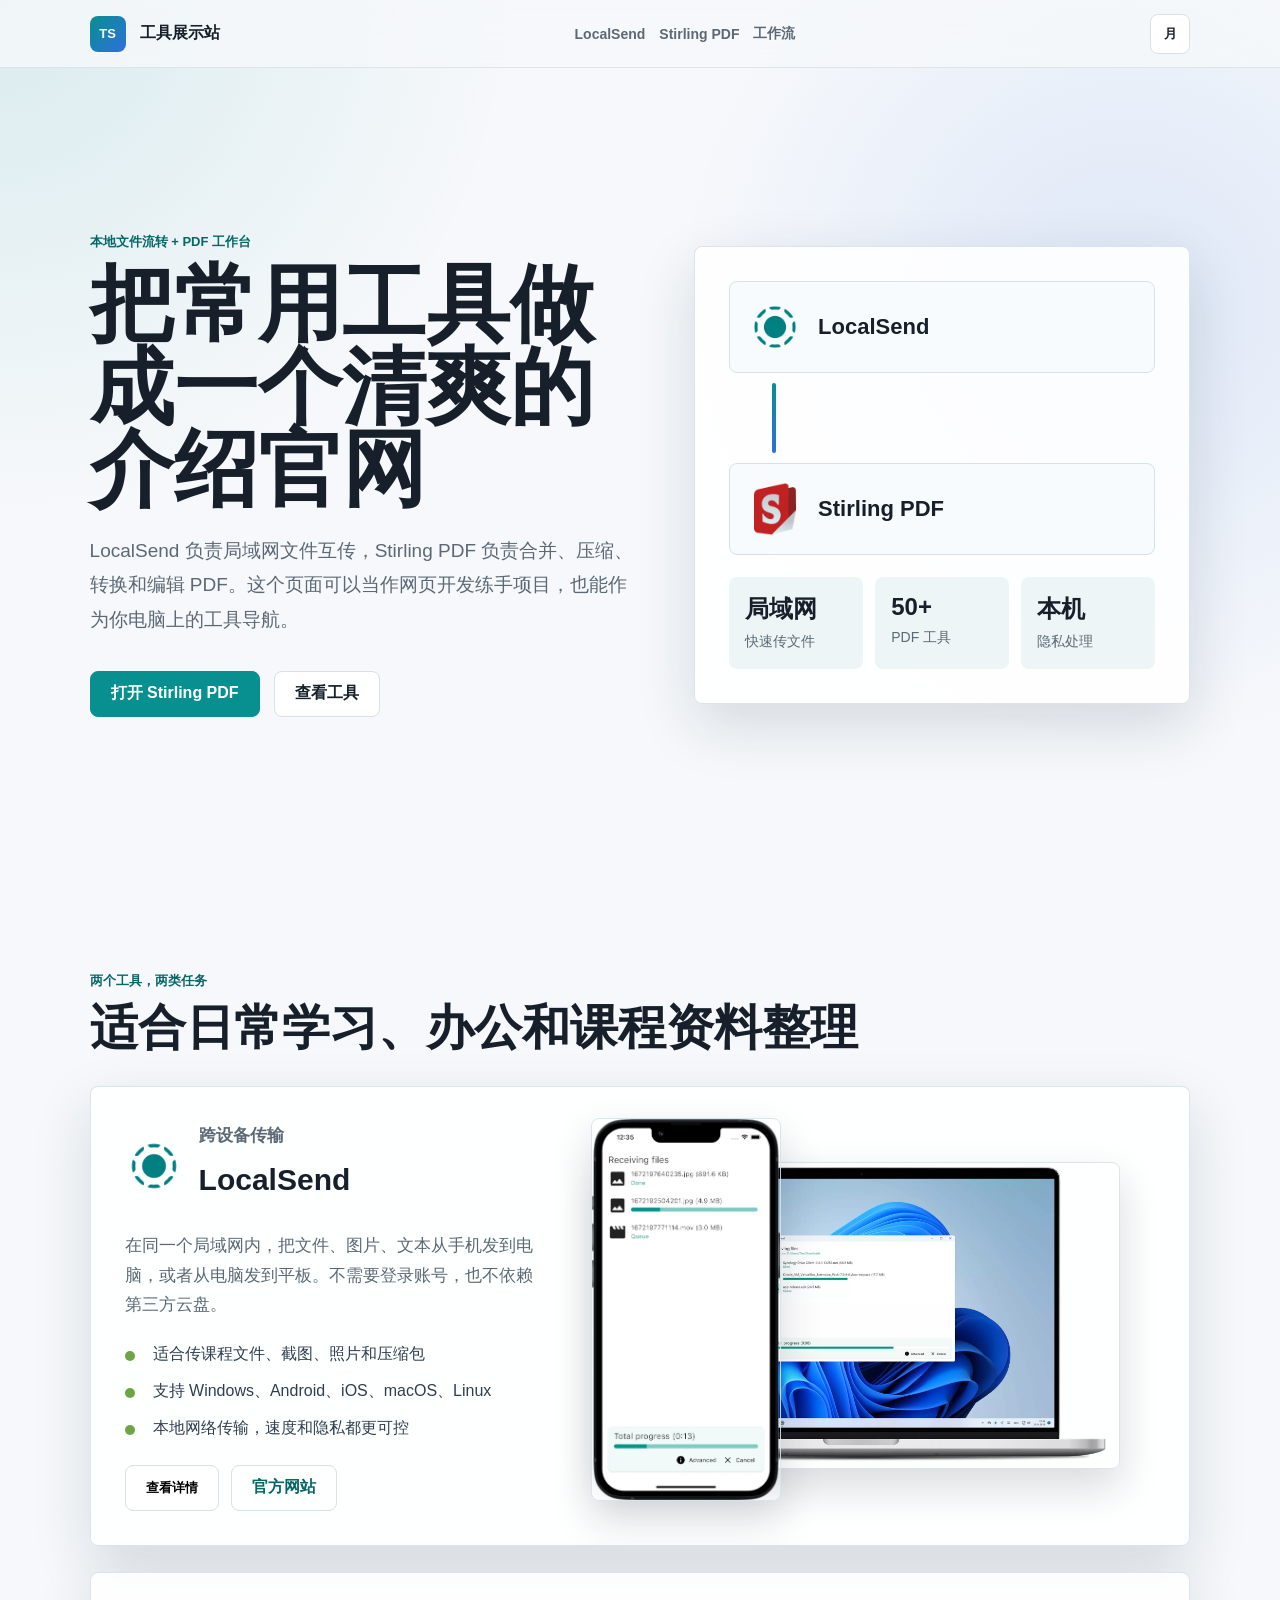
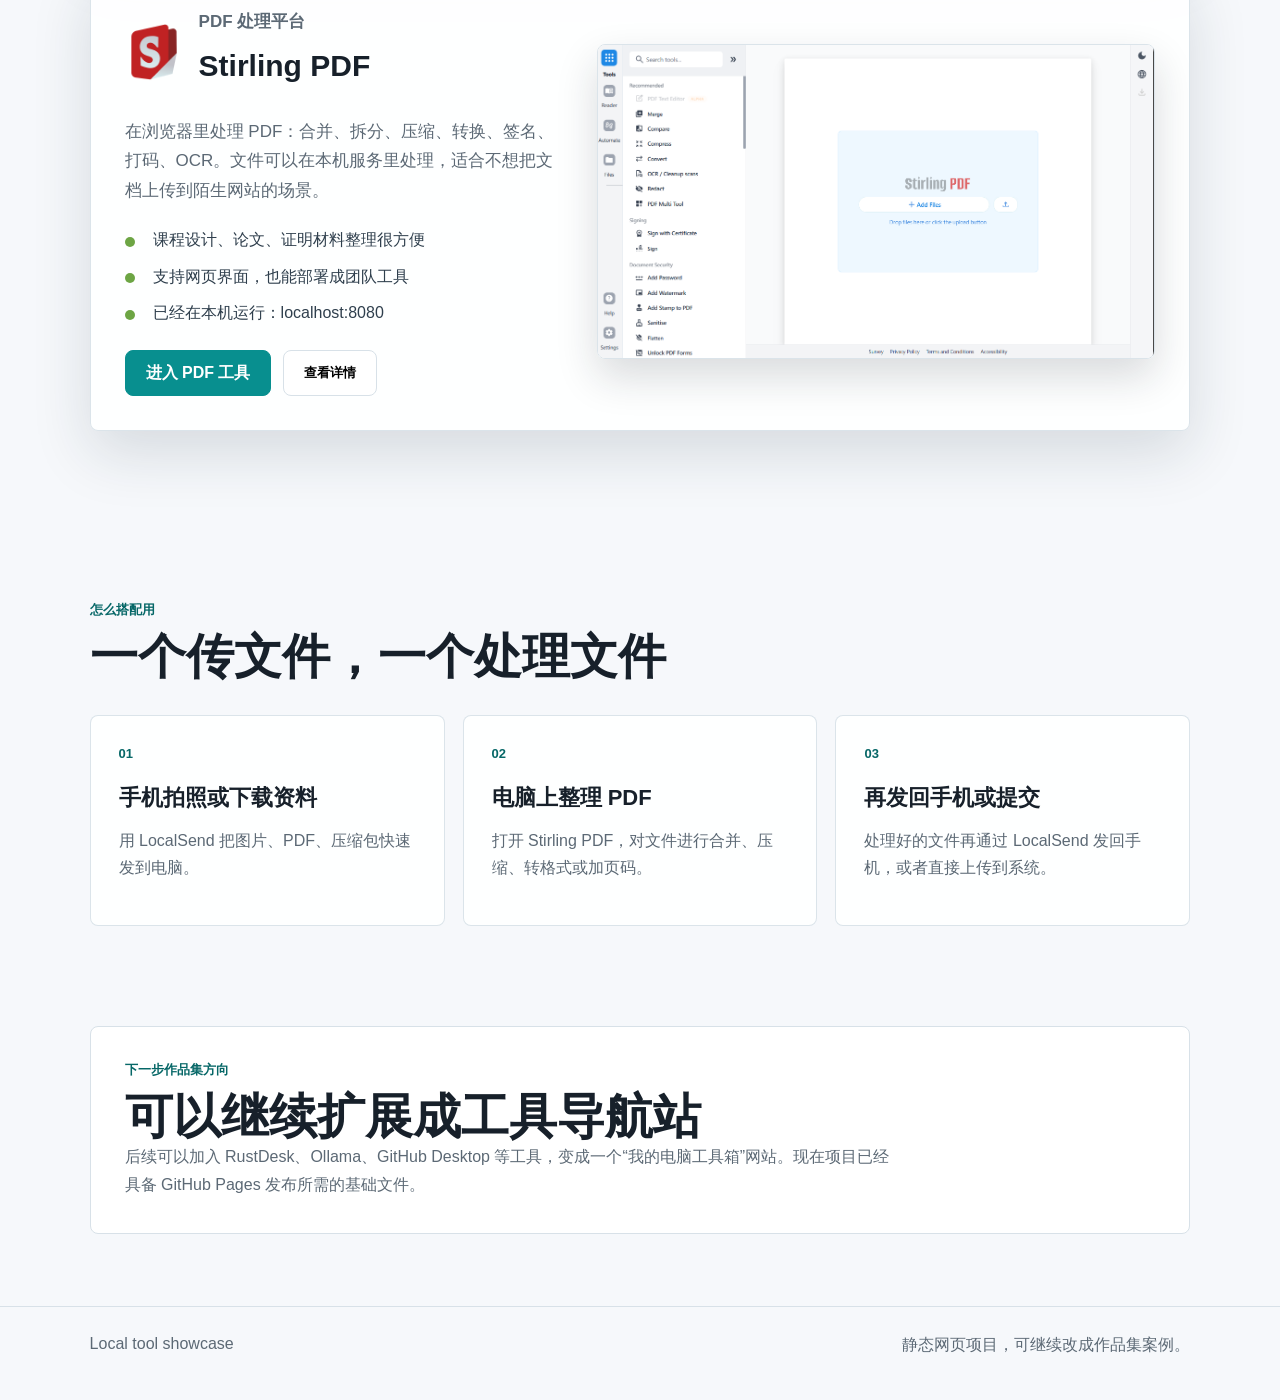
==== index.html @ e96a7c97 "Initial tool showcase website" ====
<!doctype html>
<html lang="zh-CN">
  <head>
    <meta charset="UTF-8" />
    <meta name="viewport" content="width=device-width, initial-scale=1.0" />
    <title>LocalSend & Stirling PDF 工具站</title>
    <link rel="stylesheet" href="./styles.css" />
  </head>
  <body>
    <header class="topbar">
      <a class="brand" href="#top" aria-label="回到首页">
        <span class="brand-mark">TS</span>
        <span>工具展示站</span>
      </a>
      <nav class="nav" aria-label="主导航">
        <a href="#localsend">LocalSend</a>
        <a href="#stirling">Stirling PDF</a>
        <a href="#compare">工作流</a>
      </nav>
      <button class="theme-toggle" type="button" aria-label="切换深色模式" data-theme-toggle>
        <span data-theme-icon>月</span>
      </button>
    </header>

    <main id="top">
      <section class="hero">
        <div class="hero-copy">
          <p class="eyebrow">本地文件流转 + PDF 工作台</p>
          <h1>把常用工具做成一个清爽的介绍官网</h1>
          <p class="lede">
            LocalSend 负责局域网文件互传，Stirling PDF 负责合并、压缩、转换和编辑 PDF。这个页面可以当作网页开发练手项目，也能作为你电脑上的工具导航。
          </p>
          <div class="hero-actions">
            <a class="button primary" href="http://localhost:8080" target="_blank" rel="noreferrer">打开 Stirling PDF</a>
            <a class="button secondary" href="#products">查看工具</a>
          </div>
        </div>
        <div class="hero-panel" aria-label="工具预览">
          <div class="tool-chip">
            <img src="./assets/localsend-logo.png" alt="LocalSend logo" />
            <span>LocalSend</span>
          </div>
          <div class="flow-line"></div>
          <div class="tool-chip">
            <img src="./assets/stirling-logo.png" alt="Stirling PDF logo" />
            <span>Stirling PDF</span>
          </div>
          <div class="metric-grid">
            <div><strong>局域网</strong><span>快速传文件</span></div>
            <div><strong>50+</strong><span>PDF 工具</span></div>
            <div><strong>本机</strong><span>隐私处理</span></div>
          </div>
        </div>
      </section>

      <section class="section" id="products">
        <div class="section-heading">
          <p class="eyebrow">两个工具，两类任务</p>
          <h2>适合日常学习、办公和课程资料整理</h2>
        </div>

        <article class="product product-local" id="localsend">
          <div class="product-copy">
            <div class="product-title">
              <img src="./assets/localsend-logo.png" alt="" />
              <div>
                <p class="eyebrow">跨设备传输</p>
                <h3>LocalSend</h3>
              </div>
            </div>
            <p>
              在同一个局域网内，把文件、图片、文本从手机发到电脑，或者从电脑发到平板。不需要登录账号，也不依赖第三方云盘。
            </p>
            <ul class="feature-list">
              <li>适合传课程文件、截图、照片和压缩包</li>
              <li>支持 Windows、Android、iOS、macOS、Linux</li>
              <li>本地网络传输，速度和隐私都更可控</li>
            </ul>
            <div class="inline-actions">
              <button class="button secondary" type="button" data-modal="localsend">查看详情</button>
              <a class="button ghost" href="https://localsend.org" target="_blank" rel="noreferrer">官方网站</a>
            </div>
          </div>
          <div class="product-media localsend-media">
            <img class="phone-shot" src="./assets/localsend-phone.webp" alt="LocalSend 手机界面截图" />
            <img class="desktop-shot" src="./assets/localsend-pc.webp" alt="LocalSend 电脑界面截图" />
          </div>
        </article>

        <article class="product product-stirling" id="stirling">
          <div class="product-copy">
            <div class="product-title">
              <img src="./assets/stirling-logo.png" alt="" />
              <div>
                <p class="eyebrow">PDF 处理平台</p>
                <h3>Stirling PDF</h3>
              </div>
            </div>
            <p>
              在浏览器里处理 PDF：合并、拆分、压缩、转换、签名、打码、OCR。文件可以在本机服务里处理，适合不想把文档上传到陌生网站的场景。
            </p>
            <ul class="feature-list">
              <li>课程设计、论文、证明材料整理很方便</li>
              <li>支持网页界面，也能部署成团队工具</li>
              <li>已经在本机运行：localhost:8080</li>
            </ul>
            <div class="inline-actions">
              <a class="button primary" href="http://localhost:8080" target="_blank" rel="noreferrer">进入 PDF 工具</a>
              <button class="button secondary" type="button" data-modal="stirling">查看详情</button>
            </div>
          </div>
          <div class="product-media">
            <img class="dashboard-shot" src="./assets/stirling-dashboard.png" alt="Stirling PDF 首页截图" />
          </div>
        </article>
      </section>

      <section class="section compare" id="compare">
        <div class="section-heading">
          <p class="eyebrow">怎么搭配用</p>
          <h2>一个传文件，一个处理文件</h2>
        </div>
        <div class="compare-grid">
          <div class="compare-item">
            <span class="step">01</span>
            <h3>手机拍照或下载资料</h3>
            <p>用 LocalSend 把图片、PDF、压缩包快速发到电脑。</p>
          </div>
          <div class="compare-item">
            <span class="step">02</span>
            <h3>电脑上整理 PDF</h3>
            <p>打开 Stirling PDF，对文件进行合并、压缩、转格式或加页码。</p>
          </div>
          <div class="compare-item">
            <span class="step">03</span>
            <h3>再发回手机或提交</h3>
            <p>处理好的文件再通过 LocalSend 发回手机，或者直接上传到系统。</p>
          </div>
        </div>
      </section>

      <section class="section publish">
        <div class="publish-inner">
          <p class="eyebrow">下一步作品集方向</p>
          <h2>可以继续扩展成工具导航站</h2>
          <p>
            后续可以加入 RustDesk、Ollama、GitHub Desktop 等工具，变成一个“我的电脑工具箱”网站。现在项目已经具备 GitHub Pages 发布所需的基础文件。
          </p>
        </div>
      </section>
    </main>

    <footer class="footer">
      <span>Local tool showcase</span>
      <span>静态网页项目，可继续改成作品集案例。</span>
    </footer>

    <div class="modal" data-modal-root hidden>
      <div class="modal-backdrop" data-modal-close></div>
      <section class="modal-panel" role="dialog" aria-modal="true" aria-labelledby="modal-title">
        <button class="modal-close" type="button" aria-label="关闭弹窗" data-modal-close>×</button>
        <p class="eyebrow" data-modal-kicker>工具详情</p>
        <h2 id="modal-title" data-modal-title></h2>
        <p data-modal-body></p>
        <ul class="modal-list" data-modal-list></ul>
      </section>
    </div>

    <script src="./script.js"></script>
  </body>
</html>
---- styles.css ----
:root {
  color-scheme: light;
  --ink: #17202a;
  --muted: #5c6975;
  --line: #d8e1e8;
  --page: #f6f8fb;
  --paper: #ffffff;
  --teal: #088f8f;
  --teal-dark: #066767;
  --blue: #2f6fdd;
  --green: #6da544;
  --shadow: 0 22px 60px rgba(24, 40, 55, 0.14);
}

:root[data-theme="dark"] {
  color-scheme: dark;
  --ink: #eff6fb;
  --muted: #a7b7c5;
  --line: #263746;
  --page: #101820;
  --paper: #16222c;
  --teal: #25b7b5;
  --teal-dark: #7bdedc;
  --blue: #75a5ff;
  --green: #91c66b;
  --shadow: 0 22px 60px rgba(0, 0, 0, 0.34);
}

* {
  box-sizing: border-box;
}

html {
  scroll-behavior: smooth;
}

body {
  margin: 0;
  font-family:
    Inter, "Segoe UI", "Microsoft YaHei", "PingFang SC", Arial, sans-serif;
  color: var(--ink);
  background:
    radial-gradient(circle at top left, rgba(8, 143, 143, 0.12), transparent 32rem),
    radial-gradient(circle at 88% 10%, rgba(47, 111, 221, 0.12), transparent 28rem),
    var(--page);
}

body.modal-open {
  overflow: hidden;
}

a {
  color: inherit;
  text-decoration: none;
}

.topbar {
  position: sticky;
  top: 0;
  z-index: 10;
  display: flex;
  align-items: center;
  justify-content: space-between;
  min-height: 68px;
  padding: 0 7vw;
  background: rgba(246, 248, 251, 0.82);
  border-bottom: 1px solid rgba(216, 225, 232, 0.8);
  backdrop-filter: blur(18px);
}

:root[data-theme="dark"] .topbar {
  background: rgba(16, 24, 32, 0.84);
}

.brand,
.nav {
  display: flex;
  align-items: center;
  gap: 14px;
}

.brand {
  font-weight: 800;
}

.brand-mark {
  display: grid;
  place-items: center;
  width: 36px;
  height: 36px;
  border-radius: 8px;
  color: white;
  background: linear-gradient(135deg, var(--teal), var(--blue));
  font-size: 13px;
}

.nav a {
  color: var(--muted);
  font-size: 14px;
  font-weight: 650;
}

.nav a:hover {
  color: var(--teal-dark);
}

.theme-toggle {
  display: grid;
  place-items: center;
  width: 40px;
  height: 40px;
  border: 1px solid var(--line);
  border-radius: 8px;
  color: var(--ink);
  background: var(--paper);
  cursor: pointer;
  font-weight: 900;
}

.theme-toggle:hover {
  border-color: var(--teal);
}

.hero {
  display: grid;
  grid-template-columns: minmax(0, 1.05fr) minmax(360px, 0.95fr);
  align-items: center;
  gap: 56px;
  min-height: calc(100vh - 68px);
  padding: 7vh 7vw 9vh;
}

.eyebrow {
  margin: 0 0 12px;
  color: var(--teal-dark);
  font-size: 13px;
  font-weight: 800;
  letter-spacing: 0;
  text-transform: uppercase;
}

h1,
h2,
h3,
p {
  margin-top: 0;
}

h1 {
  max-width: 760px;
  margin-bottom: 24px;
  font-size: clamp(42px, 7vw, 84px);
  line-height: 0.98;
  letter-spacing: 0;
}

h2 {
  margin-bottom: 0;
  font-size: clamp(30px, 4vw, 48px);
  line-height: 1.08;
  letter-spacing: 0;
}

h3 {
  margin-bottom: 14px;
  font-size: 30px;
  letter-spacing: 0;
}

.lede {
  max-width: 680px;
  color: var(--muted);
  font-size: 19px;
  line-height: 1.8;
}

.hero-actions {
  display: flex;
  flex-wrap: wrap;
  gap: 14px;
  margin-top: 34px;
}

.button {
  display: inline-flex;
  align-items: center;
  justify-content: center;
  min-height: 46px;
  padding: 0 20px;
  border-radius: 8px;
  border: 1px solid var(--line);
  font-weight: 800;
}

.button.primary {
  color: white;
  border-color: var(--teal);
  background: var(--teal);
}

.button.primary:hover {
  background: var(--teal-dark);
}

.button.secondary {
  background: var(--paper);
}

.button.ghost {
  color: var(--teal-dark);
  background: transparent;
}

.button:hover,
.theme-toggle:hover {
  transform: translateY(-1px);
}

.button.compact {
  margin-top: 8px;
}

.hero-panel,
.product,
.compare-item {
  border: 1px solid rgba(216, 225, 232, 0.9);
  border-radius: 8px;
  background: rgba(255, 255, 255, 0.88);
  box-shadow: var(--shadow);
}

.hero-panel {
  padding: 34px;
}

.tool-chip {
  display: flex;
  align-items: center;
  gap: 16px;
  padding: 18px;
  border-radius: 8px;
  background: #f8fbfd;
  border: 1px solid var(--line);
  font-size: 22px;
  font-weight: 850;
}

:root[data-theme="dark"] .tool-chip {
  background: #1b2b36;
}

.tool-chip img {
  width: 54px;
  height: 54px;
  object-fit: contain;
}

.flow-line {
  width: 4px;
  height: 70px;
  margin: 10px 0 10px 43px;
  border-radius: 2px;
  background: linear-gradient(var(--teal), var(--blue));
}

.metric-grid {
  display: grid;
  grid-template-columns: repeat(3, 1fr);
  gap: 12px;
  margin-top: 22px;
}

.metric-grid div {
  min-height: 92px;
  padding: 16px;
  border-radius: 8px;
  background: #eef5f6;
}

:root[data-theme="dark"] .metric-grid div {
  background: #1b2d35;
}

.metric-grid strong,
.metric-grid span {
  display: block;
}

.metric-grid strong {
  margin-bottom: 8px;
  font-size: 24px;
}

.metric-grid span {
  color: var(--muted);
  font-size: 14px;
}

.section {
  padding: 72px 7vw;
}

.section-heading {
  max-width: 780px;
  margin-bottom: 32px;
}

.product {
  display: grid;
  grid-template-columns: minmax(0, 0.82fr) minmax(420px, 1.18fr);
  gap: 34px;
  align-items: center;
  margin-bottom: 26px;
  padding: 34px;
  overflow: hidden;
}

.product-stirling {
  grid-template-columns: minmax(0, 0.88fr) minmax(420px, 1.12fr);
}

.product-title {
  display: flex;
  align-items: center;
  gap: 16px;
  margin-bottom: 20px;
}

.product-title img {
  width: 58px;
  height: 58px;
  object-fit: contain;
}

.product-copy p {
  color: var(--muted);
  font-size: 17px;
  line-height: 1.75;
}

.feature-list {
  display: grid;
  gap: 12px;
  padding: 0;
  margin: 22px 0 24px;
  list-style: none;
}

.feature-list li {
  position: relative;
  padding-left: 28px;
  color: #2f3f4d;
  line-height: 1.55;
}

:root[data-theme="dark"] .feature-list li {
  color: #d8e6ef;
}

.inline-actions {
  display: flex;
  flex-wrap: wrap;
  gap: 12px;
  margin-top: 24px;
}

.feature-list li::before {
  position: absolute;
  left: 0;
  top: 0.55em;
  width: 10px;
  height: 10px;
  border-radius: 50%;
  background: var(--green);
  content: "";
}

.product-media {
  position: relative;
  min-height: 330px;
  display: grid;
  place-items: center;
}

.localsend-media {
  min-height: 390px;
}

.phone-shot,
.desktop-shot,
.dashboard-shot {
  border-radius: 8px;
  border: 1px solid rgba(216, 225, 232, 0.9);
  box-shadow: 0 18px 42px rgba(22, 34, 45, 0.16);
}

.phone-shot {
  position: absolute;
  left: 4%;
  bottom: 10px;
  width: min(34%, 190px);
  z-index: 2;
}

.desktop-shot {
  width: min(88%, 620px);
}

.dashboard-shot {
  width: min(100%, 680px);
}

.compare-grid {
  display: grid;
  grid-template-columns: repeat(3, 1fr);
  gap: 18px;
}

.compare-item {
  padding: 28px;
  box-shadow: none;
}

.step {
  display: inline-flex;
  margin-bottom: 22px;
  color: var(--teal-dark);
  font-size: 13px;
  font-weight: 900;
}

.compare-item h3 {
  font-size: 22px;
}

.compare-item p {
  color: var(--muted);
  line-height: 1.7;
}

.footer {
  display: flex;
  justify-content: space-between;
  gap: 20px;
  padding: 28px 7vw 44px;
  color: var(--muted);
  border-top: 1px solid var(--line);
}

.publish {
  padding-top: 28px;
}

.publish-inner {
  padding: 34px;
  border: 1px solid var(--line);
  border-radius: 8px;
  background: var(--paper);
}

.publish-inner p:last-child {
  max-width: 780px;
  margin-bottom: 0;
  color: var(--muted);
  line-height: 1.75;
}

.modal[hidden] {
  display: none;
}

.modal {
  position: fixed;
  inset: 0;
  z-index: 50;
  display: grid;
  place-items: center;
  padding: 22px;
}

.modal-backdrop {
  position: absolute;
  inset: 0;
  background: rgba(5, 12, 18, 0.62);
  backdrop-filter: blur(8px);
}

.modal-panel {
  position: relative;
  z-index: 1;
  width: min(620px, 100%);
  padding: 34px;
  border: 1px solid var(--line);
  border-radius: 8px;
  background: var(--paper);
  box-shadow: var(--shadow);
}

.modal-close {
  position: absolute;
  top: 16px;
  right: 16px;
  display: grid;
  place-items: center;
  width: 36px;
  height: 36px;
  border: 1px solid var(--line);
  border-radius: 8px;
  color: var(--ink);
  background: transparent;
  cursor: pointer;
  font-size: 24px;
  line-height: 1;
}

.modal-panel p {
  color: var(--muted);
  line-height: 1.75;
}

.modal-list {
  display: grid;
  gap: 10px;
  margin: 20px 0 0;
  padding-left: 20px;
}

@media (max-width: 920px) {
  .hero,
  .product,
  .product-stirling,
  .compare-grid {
    grid-template-columns: 1fr;
  }

  .hero {
    min-height: auto;
    padding-top: 56px;
  }

  .nav {
    display: none;
  }

  .product {
    padding: 24px;
  }

  .product-media,
  .localsend-media {
    min-height: 260px;
  }

  .phone-shot {
    width: 128px;
  }
}

@media (max-width: 560px) {
  .topbar,
  .hero,
  .section,
  .footer {
    padding-left: 20px;
    padding-right: 20px;
  }

  .hero-actions,
  .footer {
    flex-direction: column;
  }

  .metric-grid {
    grid-template-columns: 1fr;
  }

  .desktop-shot {
    width: 100%;
  }
}
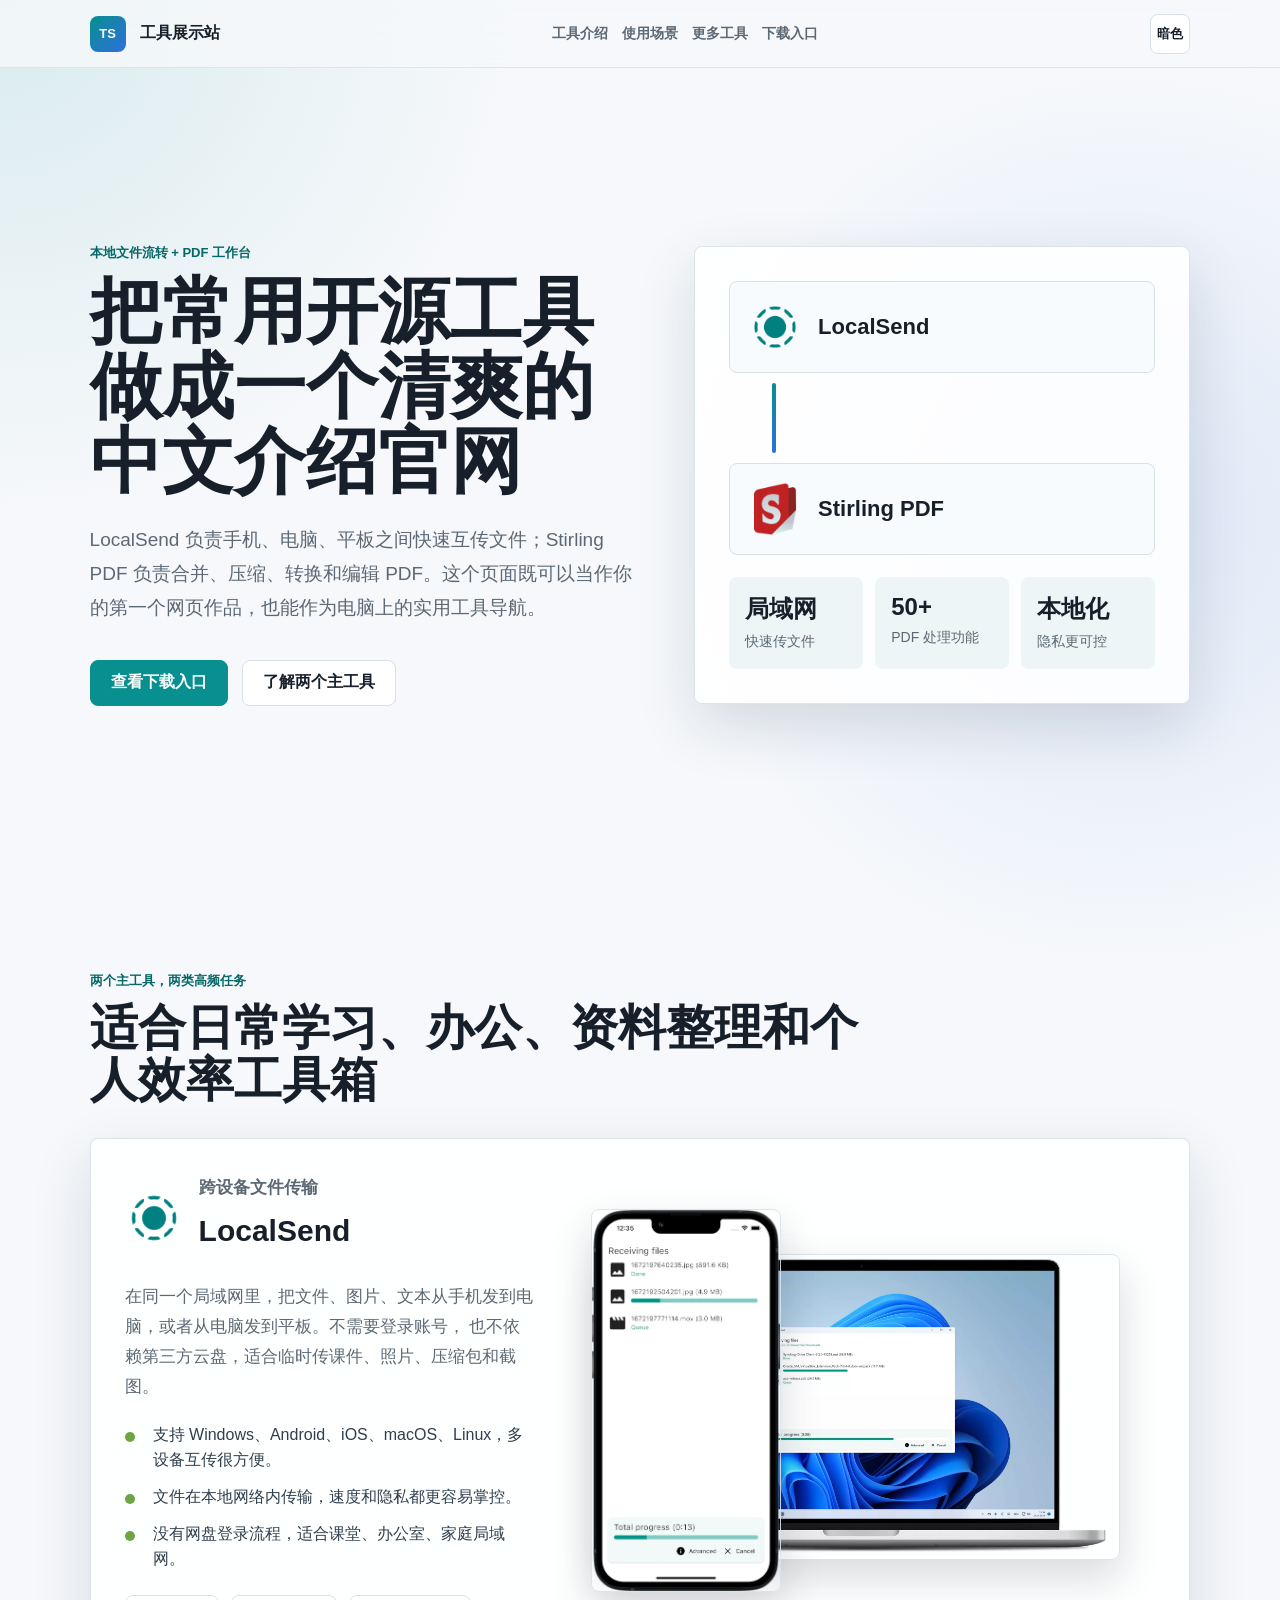
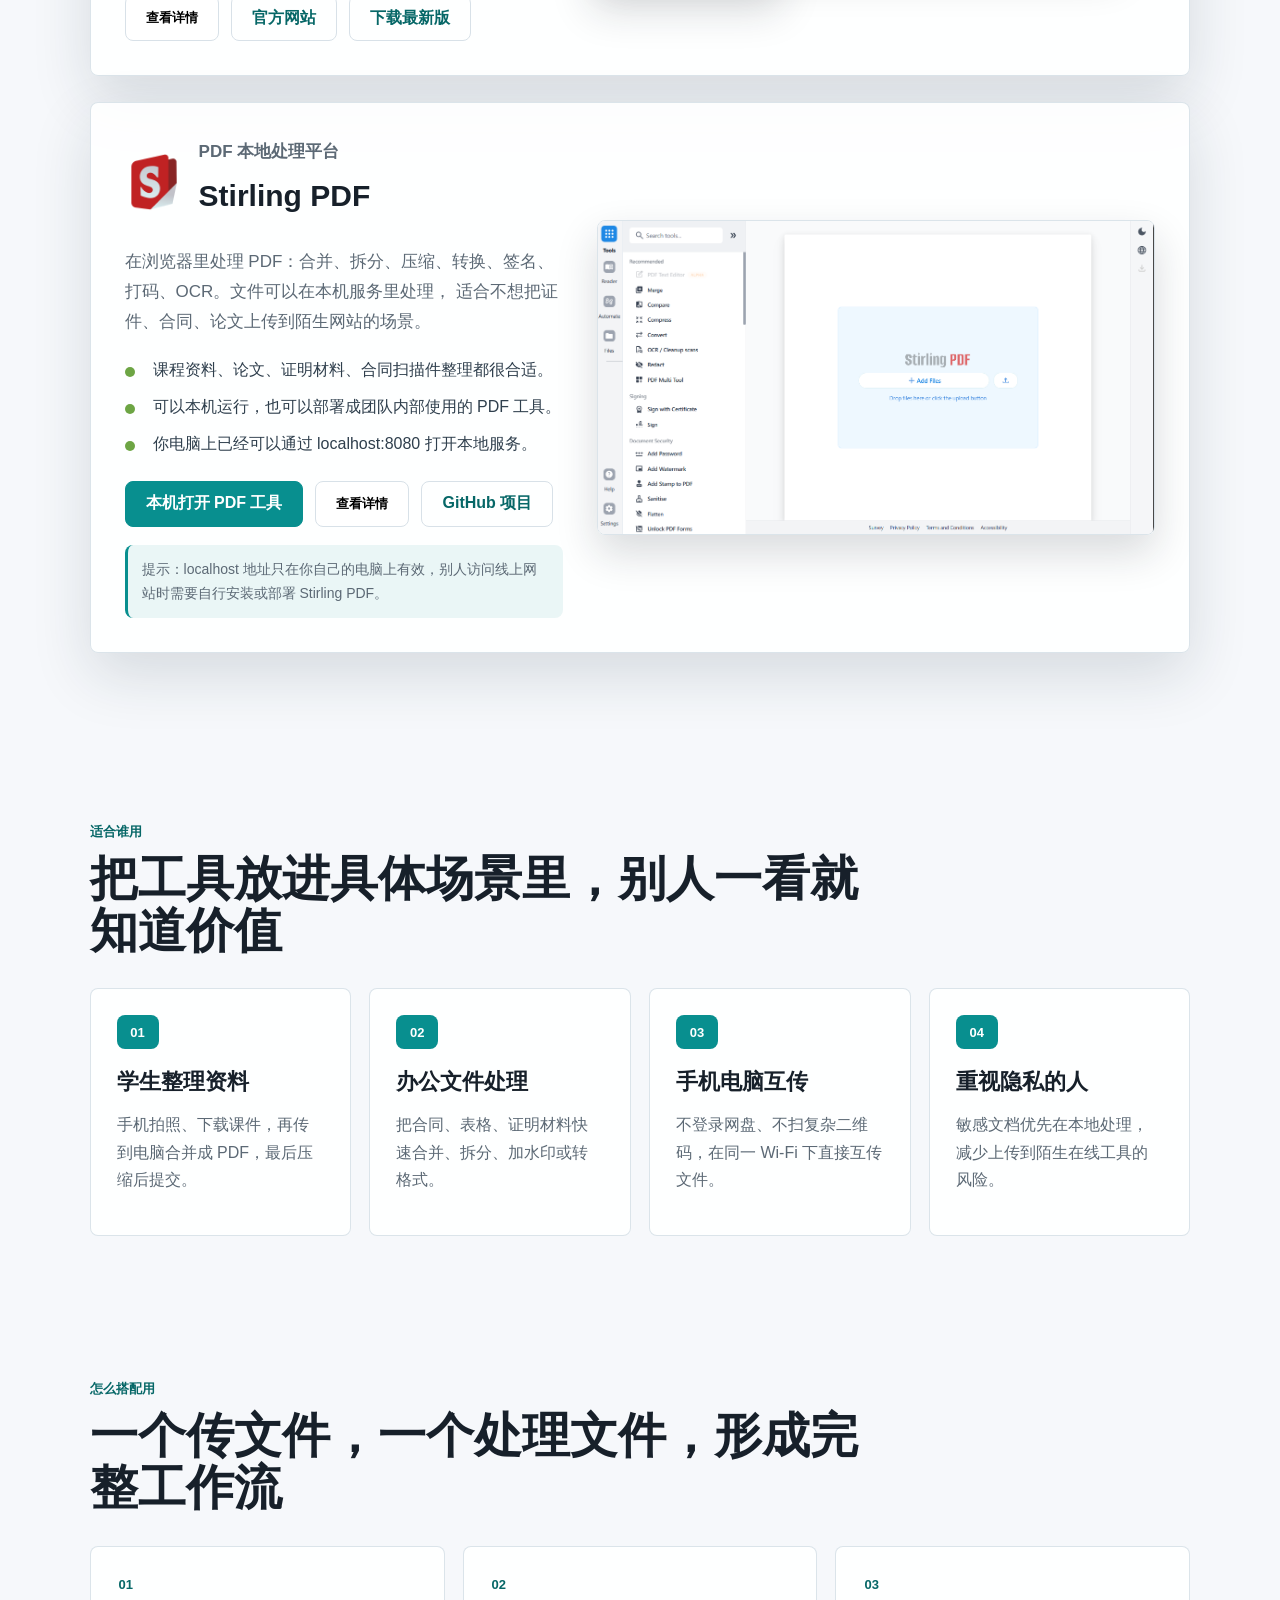
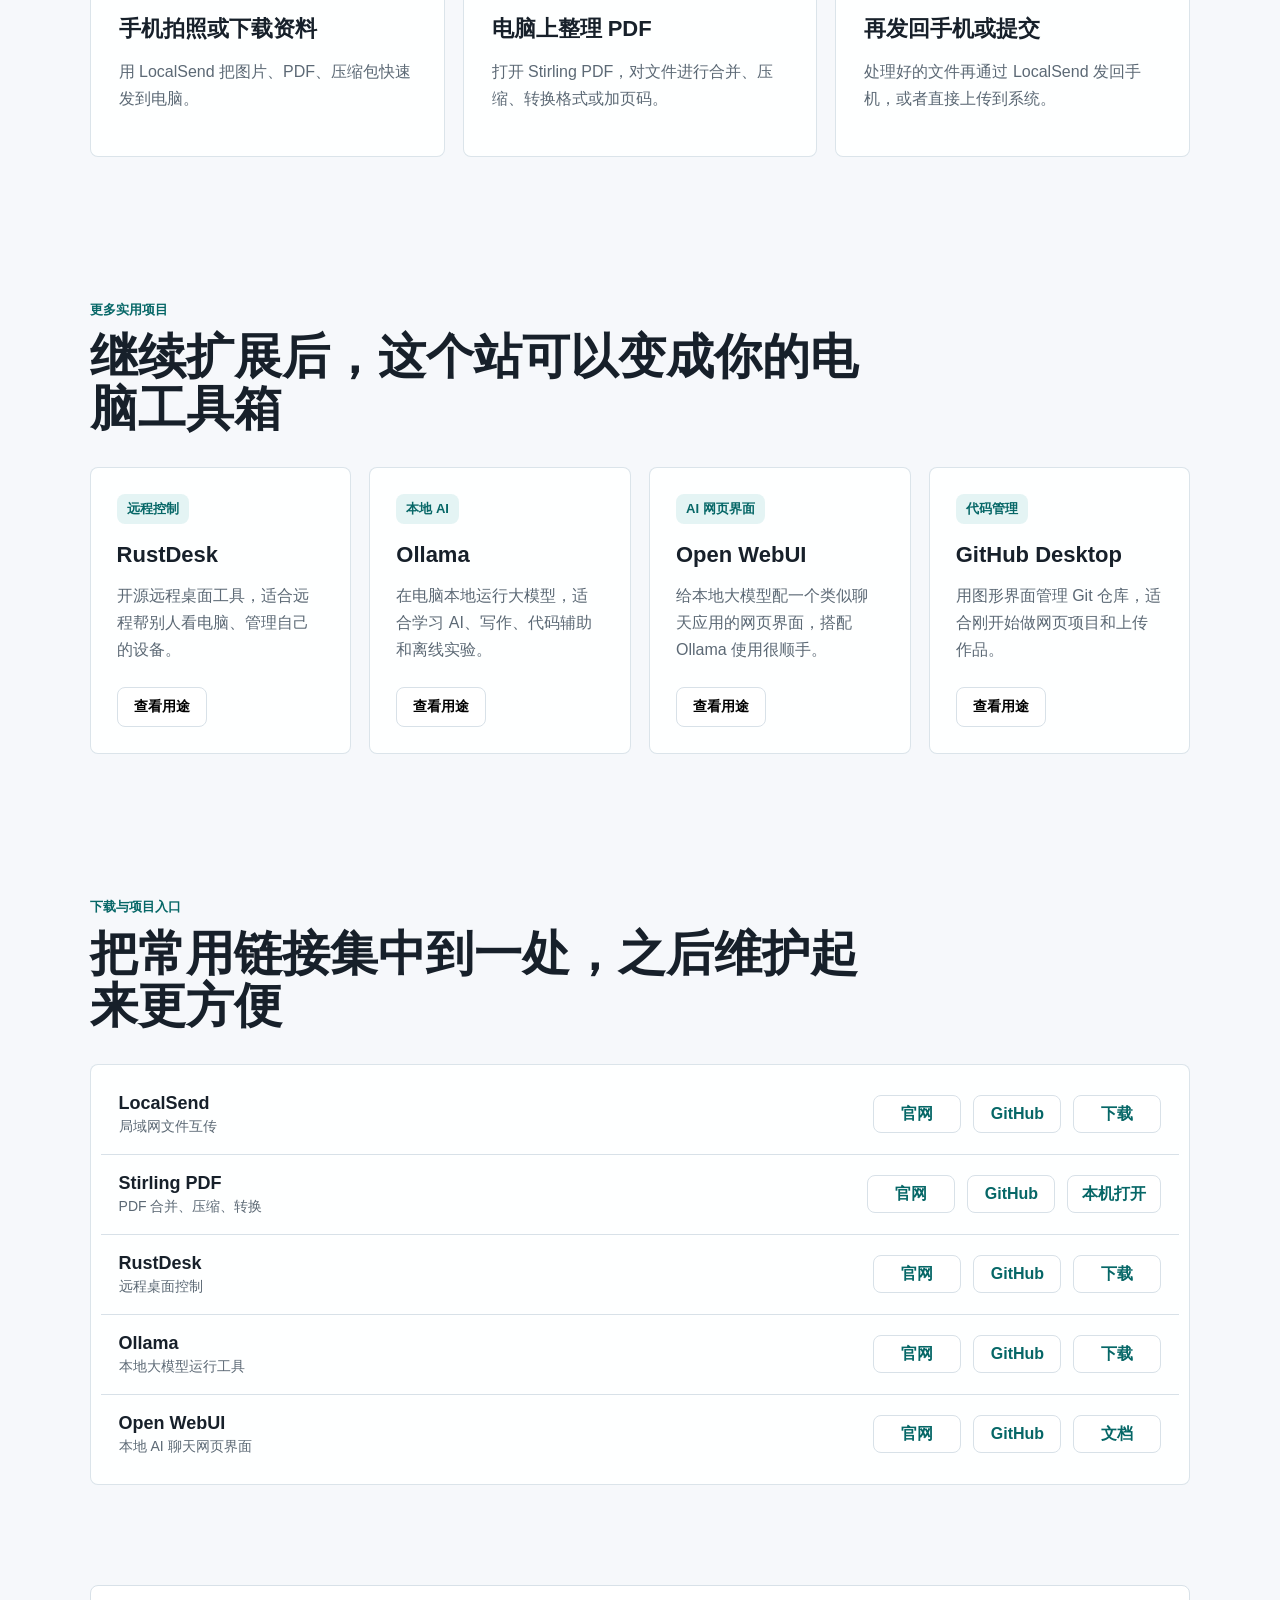
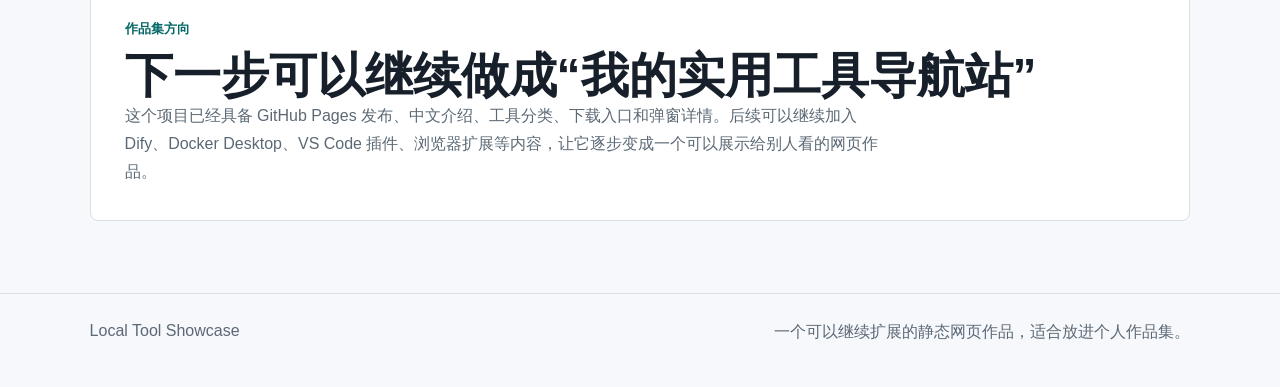
==== commit 41341299: "Improve tool showcase content" ====
--- a/index.html
+++ b/index.html
@@ -3,7 +3,11 @@
   <head>
     <meta charset="UTF-8" />
     <meta name="viewport" content="width=device-width, initial-scale=1.0" />
-    <title>LocalSend & Stirling PDF 工具站</title>
+    <meta
+      name="description"
+      content="一个介绍 LocalSend、Stirling PDF、RustDesk、Ollama 等实用开源工具的中文展示网站。"
+    />
+    <title>LocalSend & Stirling PDF 工具展示站</title>
     <link rel="stylesheet" href="./styles.css" />
   </head>
   <body>
@@ -13,12 +17,13 @@
         <span>工具展示站</span>
       </a>
       <nav class="nav" aria-label="主导航">
-        <a href="#localsend">LocalSend</a>
-        <a href="#stirling">Stirling PDF</a>
-        <a href="#compare">工作流</a>
+        <a href="#products">工具介绍</a>
+        <a href="#scenarios">使用场景</a>
+        <a href="#more-tools">更多工具</a>
+        <a href="#downloads">下载入口</a>
       </nav>
       <button class="theme-toggle" type="button" aria-label="切换深色模式" data-theme-toggle>
-        <span data-theme-icon>月</span>
+        <span data-theme-icon>暗色</span>
       </button>
     </header>
 
@@ -26,15 +31,17 @@
       <section class="hero">
         <div class="hero-copy">
           <p class="eyebrow">本地文件流转 + PDF 工作台</p>
-          <h1>把常用工具做成一个清爽的介绍官网</h1>
+          <h1>把常用开源工具做成一个清爽的中文介绍官网</h1>
           <p class="lede">
-            LocalSend 负责局域网文件互传，Stirling PDF 负责合并、压缩、转换和编辑 PDF。这个页面可以当作网页开发练手项目，也能作为你电脑上的工具导航。
+            LocalSend 负责手机、电脑、平板之间快速互传文件；Stirling PDF 负责合并、压缩、转换和编辑
+            PDF。这个页面既可以当作你的第一个网页作品，也能作为电脑上的实用工具导航。
           </p>
           <div class="hero-actions">
-            <a class="button primary" href="http://localhost:8080" target="_blank" rel="noreferrer">打开 Stirling PDF</a>
-            <a class="button secondary" href="#products">查看工具</a>
-          </div>
-        </div>
+            <a class="button primary" href="#downloads">查看下载入口</a>
+            <a class="button secondary" href="#products">了解两个主工具</a>
+          </div>
+        </div>
+
         <div class="hero-panel" aria-label="工具预览">
           <div class="tool-chip">
             <img src="./assets/localsend-logo.png" alt="LocalSend logo" />
@@ -47,16 +54,16 @@
           </div>
           <div class="metric-grid">
             <div><strong>局域网</strong><span>快速传文件</span></div>
-            <div><strong>50+</strong><span>PDF 工具</span></div>
-            <div><strong>本机</strong><span>隐私处理</span></div>
+            <div><strong>50+</strong><span>PDF 处理功能</span></div>
+            <div><strong>本地化</strong><span>隐私更可控</span></div>
           </div>
         </div>
       </section>
 
       <section class="section" id="products">
         <div class="section-heading">
-          <p class="eyebrow">两个工具，两类任务</p>
-          <h2>适合日常学习、办公和课程资料整理</h2>
+          <p class="eyebrow">两个主工具，两类高频任务</p>
+          <h2>适合日常学习、办公、资料整理和个人效率工具箱</h2>
         </div>
 
         <article class="product product-local" id="localsend">
@@ -64,21 +71,23 @@
             <div class="product-title">
               <img src="./assets/localsend-logo.png" alt="" />
               <div>
-                <p class="eyebrow">跨设备传输</p>
+                <p class="eyebrow">跨设备文件传输</p>
                 <h3>LocalSend</h3>
               </div>
             </div>
             <p>
-              在同一个局域网内，把文件、图片、文本从手机发到电脑，或者从电脑发到平板。不需要登录账号，也不依赖第三方云盘。
+              在同一个局域网里，把文件、图片、文本从手机发到电脑，或者从电脑发到平板。不需要登录账号，
+              也不依赖第三方云盘，适合临时传课件、照片、压缩包和截图。
             </p>
             <ul class="feature-list">
-              <li>适合传课程文件、截图、照片和压缩包</li>
-              <li>支持 Windows、Android、iOS、macOS、Linux</li>
-              <li>本地网络传输，速度和隐私都更可控</li>
+              <li>支持 Windows、Android、iOS、macOS、Linux，多设备互传很方便。</li>
+              <li>文件在本地网络内传输，速度和隐私都更容易掌控。</li>
+              <li>没有网盘登录流程，适合课堂、办公室、家庭局域网。</li>
             </ul>
             <div class="inline-actions">
               <button class="button secondary" type="button" data-modal="localsend">查看详情</button>
               <a class="button ghost" href="https://localsend.org" target="_blank" rel="noreferrer">官方网站</a>
+              <a class="button ghost" href="https://github.com/localsend/localsend/releases/latest" target="_blank" rel="noreferrer">下载最新版</a>
             </div>
           </div>
           <div class="product-media localsend-media">
@@ -92,22 +101,25 @@
             <div class="product-title">
               <img src="./assets/stirling-logo.png" alt="" />
               <div>
-                <p class="eyebrow">PDF 处理平台</p>
+                <p class="eyebrow">PDF 本地处理平台</p>
                 <h3>Stirling PDF</h3>
               </div>
             </div>
             <p>
-              在浏览器里处理 PDF：合并、拆分、压缩、转换、签名、打码、OCR。文件可以在本机服务里处理，适合不想把文档上传到陌生网站的场景。
+              在浏览器里处理 PDF：合并、拆分、压缩、转换、签名、打码、OCR。文件可以在本机服务里处理，
+              适合不想把证件、合同、论文上传到陌生网站的场景。
             </p>
             <ul class="feature-list">
-              <li>课程设计、论文、证明材料整理很方便</li>
-              <li>支持网页界面，也能部署成团队工具</li>
-              <li>已经在本机运行：localhost:8080</li>
+              <li>课程资料、论文、证明材料、合同扫描件整理都很合适。</li>
+              <li>可以本机运行，也可以部署成团队内部使用的 PDF 工具。</li>
+              <li>你电脑上已经可以通过 localhost:8080 打开本地服务。</li>
             </ul>
             <div class="inline-actions">
-              <a class="button primary" href="http://localhost:8080" target="_blank" rel="noreferrer">进入 PDF 工具</a>
+              <a class="button primary" href="http://localhost:8080" target="_blank" rel="noreferrer">本机打开 PDF 工具</a>
               <button class="button secondary" type="button" data-modal="stirling">查看详情</button>
-            </div>
+              <a class="button ghost" href="https://github.com/Stirling-Tools/Stirling-PDF" target="_blank" rel="noreferrer">GitHub 项目</a>
+            </div>
+            <p class="local-note">提示：localhost 地址只在你自己的电脑上有效，别人访问线上网站时需要自行安装或部署 Stirling PDF。</p>
           </div>
           <div class="product-media">
             <img class="dashboard-shot" src="./assets/stirling-dashboard.png" alt="Stirling PDF 首页截图" />
@@ -115,10 +127,39 @@
         </article>
       </section>
 
+      <section class="section scenarios" id="scenarios">
+        <div class="section-heading">
+          <p class="eyebrow">适合谁用</p>
+          <h2>把工具放进具体场景里，别人一看就知道价值</h2>
+        </div>
+        <div class="scenario-grid">
+          <article class="scenario-card">
+            <span class="scenario-icon">01</span>
+            <h3>学生整理资料</h3>
+            <p>手机拍照、下载课件，再传到电脑合并成 PDF，最后压缩后提交。</p>
+          </article>
+          <article class="scenario-card">
+            <span class="scenario-icon">02</span>
+            <h3>办公文件处理</h3>
+            <p>把合同、表格、证明材料快速合并、拆分、加水印或转格式。</p>
+          </article>
+          <article class="scenario-card">
+            <span class="scenario-icon">03</span>
+            <h3>手机电脑互传</h3>
+            <p>不登录网盘、不扫复杂二维码，在同一 Wi-Fi 下直接互传文件。</p>
+          </article>
+          <article class="scenario-card">
+            <span class="scenario-icon">04</span>
+            <h3>重视隐私的人</h3>
+            <p>敏感文档优先在本地处理，减少上传到陌生在线工具的风险。</p>
+          </article>
+        </div>
+      </section>
+
       <section class="section compare" id="compare">
         <div class="section-heading">
           <p class="eyebrow">怎么搭配用</p>
-          <h2>一个传文件，一个处理文件</h2>
+          <h2>一个传文件，一个处理文件，形成完整工作流</h2>
         </div>
         <div class="compare-grid">
           <div class="compare-item">
@@ -129,7 +170,7 @@
           <div class="compare-item">
             <span class="step">02</span>
             <h3>电脑上整理 PDF</h3>
-            <p>打开 Stirling PDF，对文件进行合并、压缩、转格式或加页码。</p>
+            <p>打开 Stirling PDF，对文件进行合并、压缩、转换格式或加页码。</p>
           </div>
           <div class="compare-item">
             <span class="step">03</span>
@@ -139,20 +180,108 @@
         </div>
       </section>
 
+      <section class="section more-tools" id="more-tools">
+        <div class="section-heading">
+          <p class="eyebrow">更多实用项目</p>
+          <h2>继续扩展后，这个站可以变成你的电脑工具箱</h2>
+        </div>
+        <div class="tools-grid">
+          <article class="tool-card">
+            <span class="tool-badge">远程控制</span>
+            <h3>RustDesk</h3>
+            <p>开源远程桌面工具，适合远程帮别人看电脑、管理自己的设备。</p>
+            <button class="button secondary compact" type="button" data-modal="rustdesk">查看用途</button>
+          </article>
+          <article class="tool-card">
+            <span class="tool-badge">本地 AI</span>
+            <h3>Ollama</h3>
+            <p>在电脑本地运行大模型，适合学习 AI、写作、代码辅助和离线实验。</p>
+            <button class="button secondary compact" type="button" data-modal="ollama">查看用途</button>
+          </article>
+          <article class="tool-card">
+            <span class="tool-badge">AI 网页界面</span>
+            <h3>Open WebUI</h3>
+            <p>给本地大模型配一个类似聊天应用的网页界面，搭配 Ollama 使用很顺手。</p>
+            <button class="button secondary compact" type="button" data-modal="openwebui">查看用途</button>
+          </article>
+          <article class="tool-card">
+            <span class="tool-badge">代码管理</span>
+            <h3>GitHub Desktop</h3>
+            <p>用图形界面管理 Git 仓库，适合刚开始做网页项目和上传作品。</p>
+            <button class="button secondary compact" type="button" data-modal="githubDesktop">查看用途</button>
+          </article>
+        </div>
+      </section>
+
+      <section class="section downloads" id="downloads">
+        <div class="section-heading">
+          <p class="eyebrow">下载与项目入口</p>
+          <h2>把常用链接集中到一处，之后维护起来更方便</h2>
+        </div>
+        <div class="download-panel">
+          <div class="download-row">
+            <div>
+              <strong>LocalSend</strong>
+              <span>局域网文件互传</span>
+            </div>
+            <a href="https://localsend.org" target="_blank" rel="noreferrer">官网</a>
+            <a href="https://github.com/localsend/localsend" target="_blank" rel="noreferrer">GitHub</a>
+            <a href="https://github.com/localsend/localsend/releases/latest" target="_blank" rel="noreferrer">下载</a>
+          </div>
+          <div class="download-row">
+            <div>
+              <strong>Stirling PDF</strong>
+              <span>PDF 合并、压缩、转换</span>
+            </div>
+            <a href="https://www.stirlingpdf.com" target="_blank" rel="noreferrer">官网</a>
+            <a href="https://github.com/Stirling-Tools/Stirling-PDF" target="_blank" rel="noreferrer">GitHub</a>
+            <a href="http://localhost:8080" target="_blank" rel="noreferrer">本机打开</a>
+          </div>
+          <div class="download-row">
+            <div>
+              <strong>RustDesk</strong>
+              <span>远程桌面控制</span>
+            </div>
+            <a href="https://rustdesk.com" target="_blank" rel="noreferrer">官网</a>
+            <a href="https://github.com/rustdesk/rustdesk" target="_blank" rel="noreferrer">GitHub</a>
+            <a href="https://github.com/rustdesk/rustdesk/releases/latest" target="_blank" rel="noreferrer">下载</a>
+          </div>
+          <div class="download-row">
+            <div>
+              <strong>Ollama</strong>
+              <span>本地大模型运行工具</span>
+            </div>
+            <a href="https://ollama.com" target="_blank" rel="noreferrer">官网</a>
+            <a href="https://github.com/ollama/ollama" target="_blank" rel="noreferrer">GitHub</a>
+            <a href="https://ollama.com/download" target="_blank" rel="noreferrer">下载</a>
+          </div>
+          <div class="download-row">
+            <div>
+              <strong>Open WebUI</strong>
+              <span>本地 AI 聊天网页界面</span>
+            </div>
+            <a href="https://openwebui.com" target="_blank" rel="noreferrer">官网</a>
+            <a href="https://github.com/open-webui/open-webui" target="_blank" rel="noreferrer">GitHub</a>
+            <a href="https://docs.openwebui.com" target="_blank" rel="noreferrer">文档</a>
+          </div>
+        </div>
+      </section>
+
       <section class="section publish">
         <div class="publish-inner">
-          <p class="eyebrow">下一步作品集方向</p>
-          <h2>可以继续扩展成工具导航站</h2>
+          <p class="eyebrow">作品集方向</p>
+          <h2>下一步可以继续做成“我的实用工具导航站”</h2>
           <p>
-            后续可以加入 RustDesk、Ollama、GitHub Desktop 等工具，变成一个“我的电脑工具箱”网站。现在项目已经具备 GitHub Pages 发布所需的基础文件。
+            这个项目已经具备 GitHub Pages 发布、中文介绍、工具分类、下载入口和弹窗详情。后续可以继续加入
+            Dify、Docker Desktop、VS Code 插件、浏览器扩展等内容，让它逐步变成一个可以展示给别人看的网页作品。
           </p>
         </div>
       </section>
     </main>
 
     <footer class="footer">
-      <span>Local tool showcase</span>
-      <span>静态网页项目，可继续改成作品集案例。</span>
+      <span>Local Tool Showcase</span>
+      <span>一个可以继续扩展的静态网页作品，适合放进个人作品集。</span>
     </footer>
 
     <div class="modal" data-modal-root hidden>
--- a/styles.css
+++ b/styles.css
@@ -43,6 +43,7 @@
     radial-gradient(circle at top left, rgba(8, 143, 143, 0.12), transparent 32rem),
     radial-gradient(circle at 88% 10%, rgba(47, 111, 221, 0.12), transparent 28rem),
     var(--page);
+  overflow-x: hidden;
 }
 
 body.modal-open {
@@ -128,6 +129,16 @@
   gap: 56px;
   min-height: calc(100vh - 68px);
   padding: 7vh 7vw 9vh;
+}
+
+.hero-copy,
+.hero-panel,
+.product-copy,
+.product-media,
+.scenario-card,
+.tool-card,
+.download-panel {
+  min-width: 0;
 }
 
 .eyebrow {
@@ -149,8 +160,8 @@
 h1 {
   max-width: 760px;
   margin-bottom: 24px;
-  font-size: clamp(42px, 7vw, 84px);
-  line-height: 0.98;
+  font-size: clamp(40px, 6vw, 72px);
+  line-height: 1.04;
   letter-spacing: 0;
 }
 
@@ -218,11 +229,17 @@
 
 .button.compact {
   margin-top: 8px;
+  min-height: 40px;
+  padding: 0 16px;
+  font-size: 14px;
 }
 
 .hero-panel,
 .product,
-.compare-item {
+.compare-item,
+.scenario-card,
+.tool-card,
+.download-panel {
   border: 1px solid rgba(216, 225, 232, 0.9);
   border-radius: 8px;
   background: rgba(255, 255, 255, 0.88);
@@ -336,6 +353,15 @@
   color: var(--muted);
   font-size: 17px;
   line-height: 1.75;
+}
+
+.local-note {
+  margin: 18px 0 0;
+  padding: 12px 14px;
+  border-left: 3px solid var(--teal);
+  border-radius: 8px;
+  background: rgba(8, 143, 143, 0.08);
+  font-size: 14px !important;
 }
 
 .feature-list {
@@ -416,6 +442,112 @@
   gap: 18px;
 }
 
+.scenario-grid,
+.tools-grid {
+  display: grid;
+  gap: 18px;
+}
+
+.scenario-grid,
+.tools-grid {
+  grid-template-columns: repeat(4, 1fr);
+}
+
+.scenario-card,
+.tool-card {
+  padding: 26px;
+  box-shadow: none;
+}
+
+.scenario-icon,
+.tool-badge {
+  display: inline-flex;
+  align-items: center;
+  justify-content: center;
+  margin-bottom: 18px;
+  border-radius: 8px;
+  font-size: 13px;
+  font-weight: 900;
+}
+
+.scenario-icon {
+  width: 42px;
+  height: 34px;
+  color: white;
+  background: var(--teal);
+}
+
+.tool-badge {
+  min-height: 30px;
+  padding: 0 10px;
+  color: var(--teal-dark);
+  background: rgba(8, 143, 143, 0.1);
+}
+
+.scenario-card h3,
+.tool-card h3 {
+  font-size: 22px;
+}
+
+.scenario-card p,
+.tool-card p {
+  color: var(--muted);
+  line-height: 1.7;
+}
+
+.download-panel {
+  display: grid;
+  overflow: hidden;
+  padding: 10px;
+  box-shadow: none;
+}
+
+.download-row {
+  display: grid;
+  grid-template-columns: minmax(220px, 1fr) repeat(3, minmax(88px, auto));
+  gap: 12px;
+  align-items: center;
+  padding: 18px;
+  border-bottom: 1px solid var(--line);
+}
+
+.download-row:last-child {
+  border-bottom: 0;
+}
+
+.download-row strong,
+.download-row span {
+  display: block;
+}
+
+.download-row strong {
+  margin-bottom: 4px;
+  font-size: 18px;
+}
+
+.download-row span {
+  color: var(--muted);
+  font-size: 14px;
+}
+
+.download-row a {
+  display: inline-flex;
+  align-items: center;
+  justify-content: center;
+  min-height: 38px;
+  padding: 0 14px;
+  border: 1px solid var(--line);
+  border-radius: 8px;
+  color: var(--teal-dark);
+  background: var(--paper);
+  font-weight: 800;
+}
+
+.download-row a:hover {
+  border-color: var(--teal);
+  transform: translateY(-1px);
+}
+
 .compare-item {
   padding: 28px;
   box-shadow: none;
@@ -529,7 +661,9 @@
   .hero,
   .product,
   .product-stirling,
-  .compare-grid {
+  .compare-grid,
+  .scenario-grid,
+  .tools-grid {
     grid-template-columns: 1fr;
   }
 
@@ -553,6 +687,14 @@
 
   .phone-shot {
     width: 128px;
+  }
+
+  .download-row {
+    grid-template-columns: 1fr;
+  }
+
+  .download-row a {
+    justify-content: flex-start;
   }
 }
 
@@ -570,6 +712,40 @@
     flex-direction: column;
   }
 
+  h1 {
+    font-size: 34px;
+    line-height: 1.12;
+    overflow-wrap: anywhere;
+    word-break: break-word;
+  }
+
+  h2 {
+    font-size: 30px;
+  }
+
+  .lede {
+    font-size: 17px;
+  }
+
+  .button {
+    width: 100%;
+  }
+
+  .hero-panel {
+    padding: 18px;
+  }
+
+  .tool-chip {
+    gap: 12px;
+    padding: 14px;
+    font-size: 20px;
+  }
+
+  .tool-chip img {
+    width: 46px;
+    height: 46px;
+  }
+
   .metric-grid {
     grid-template-columns: 1fr;
   }
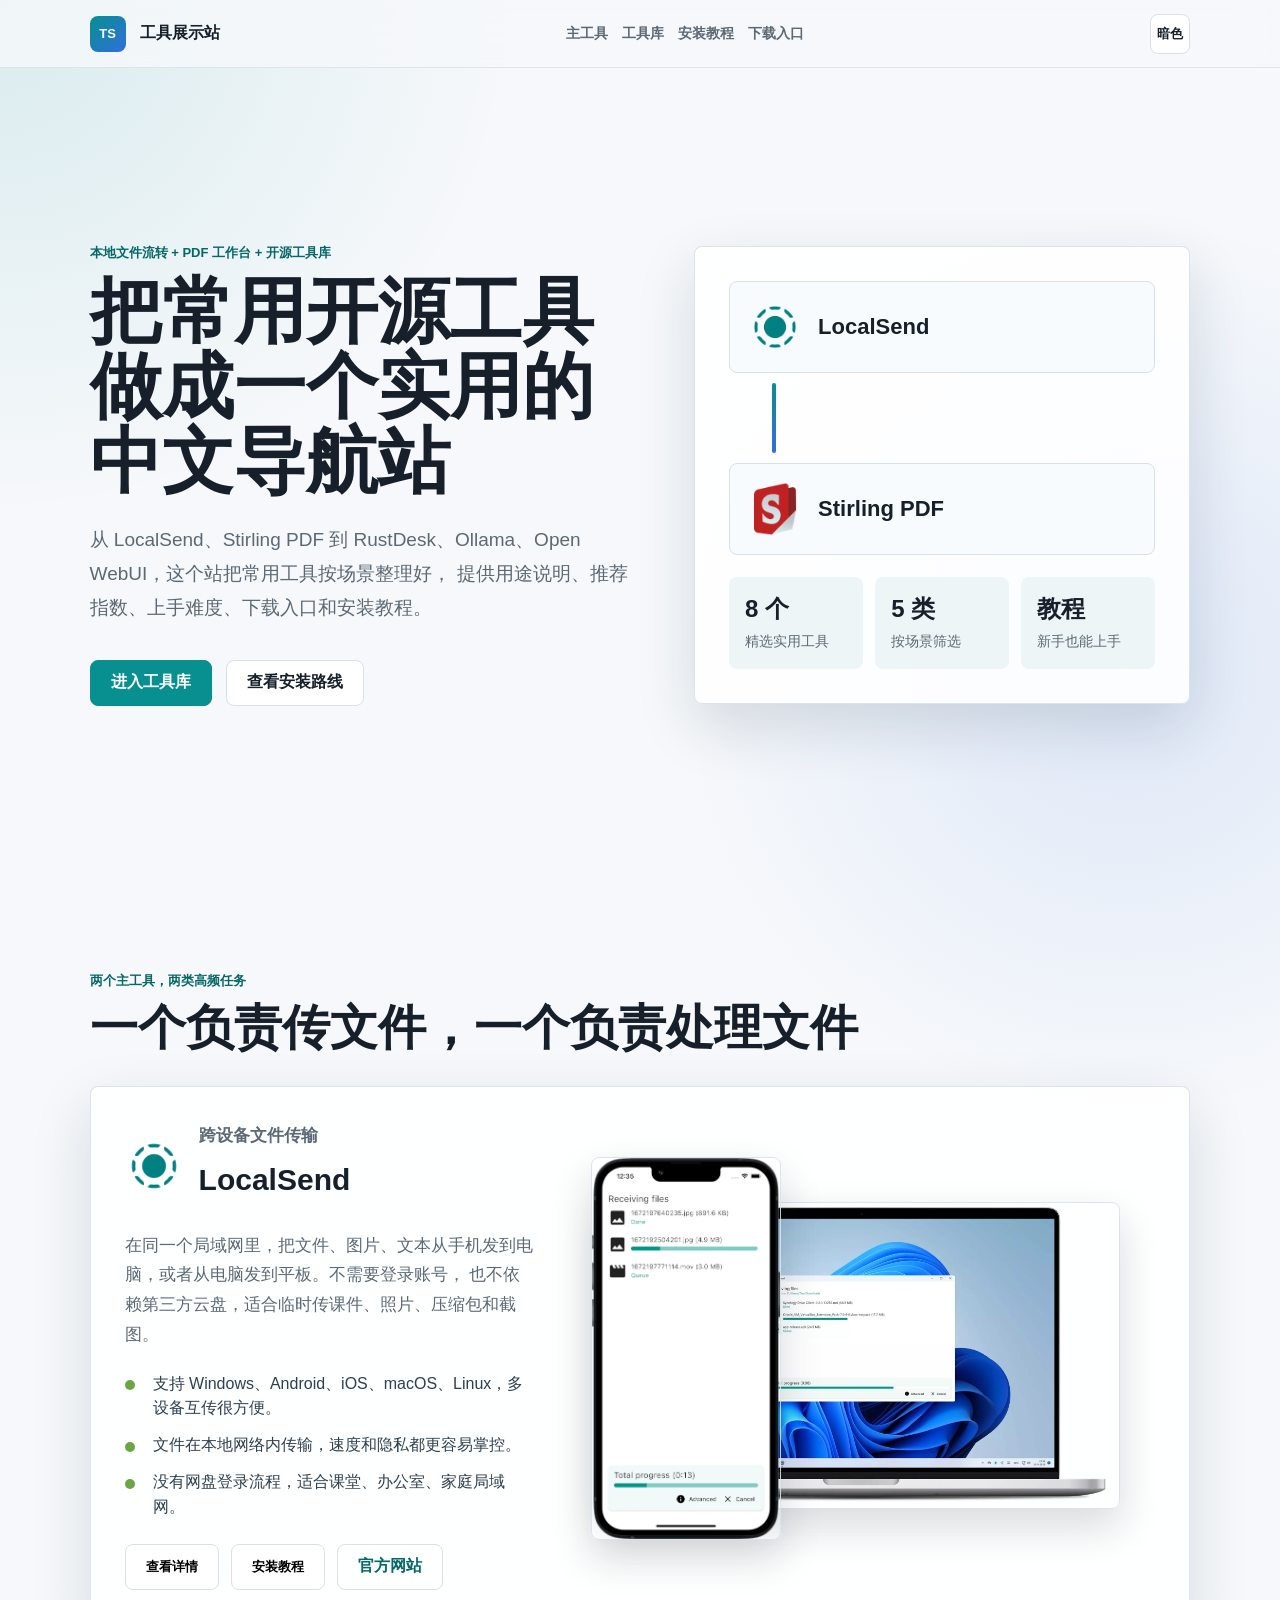
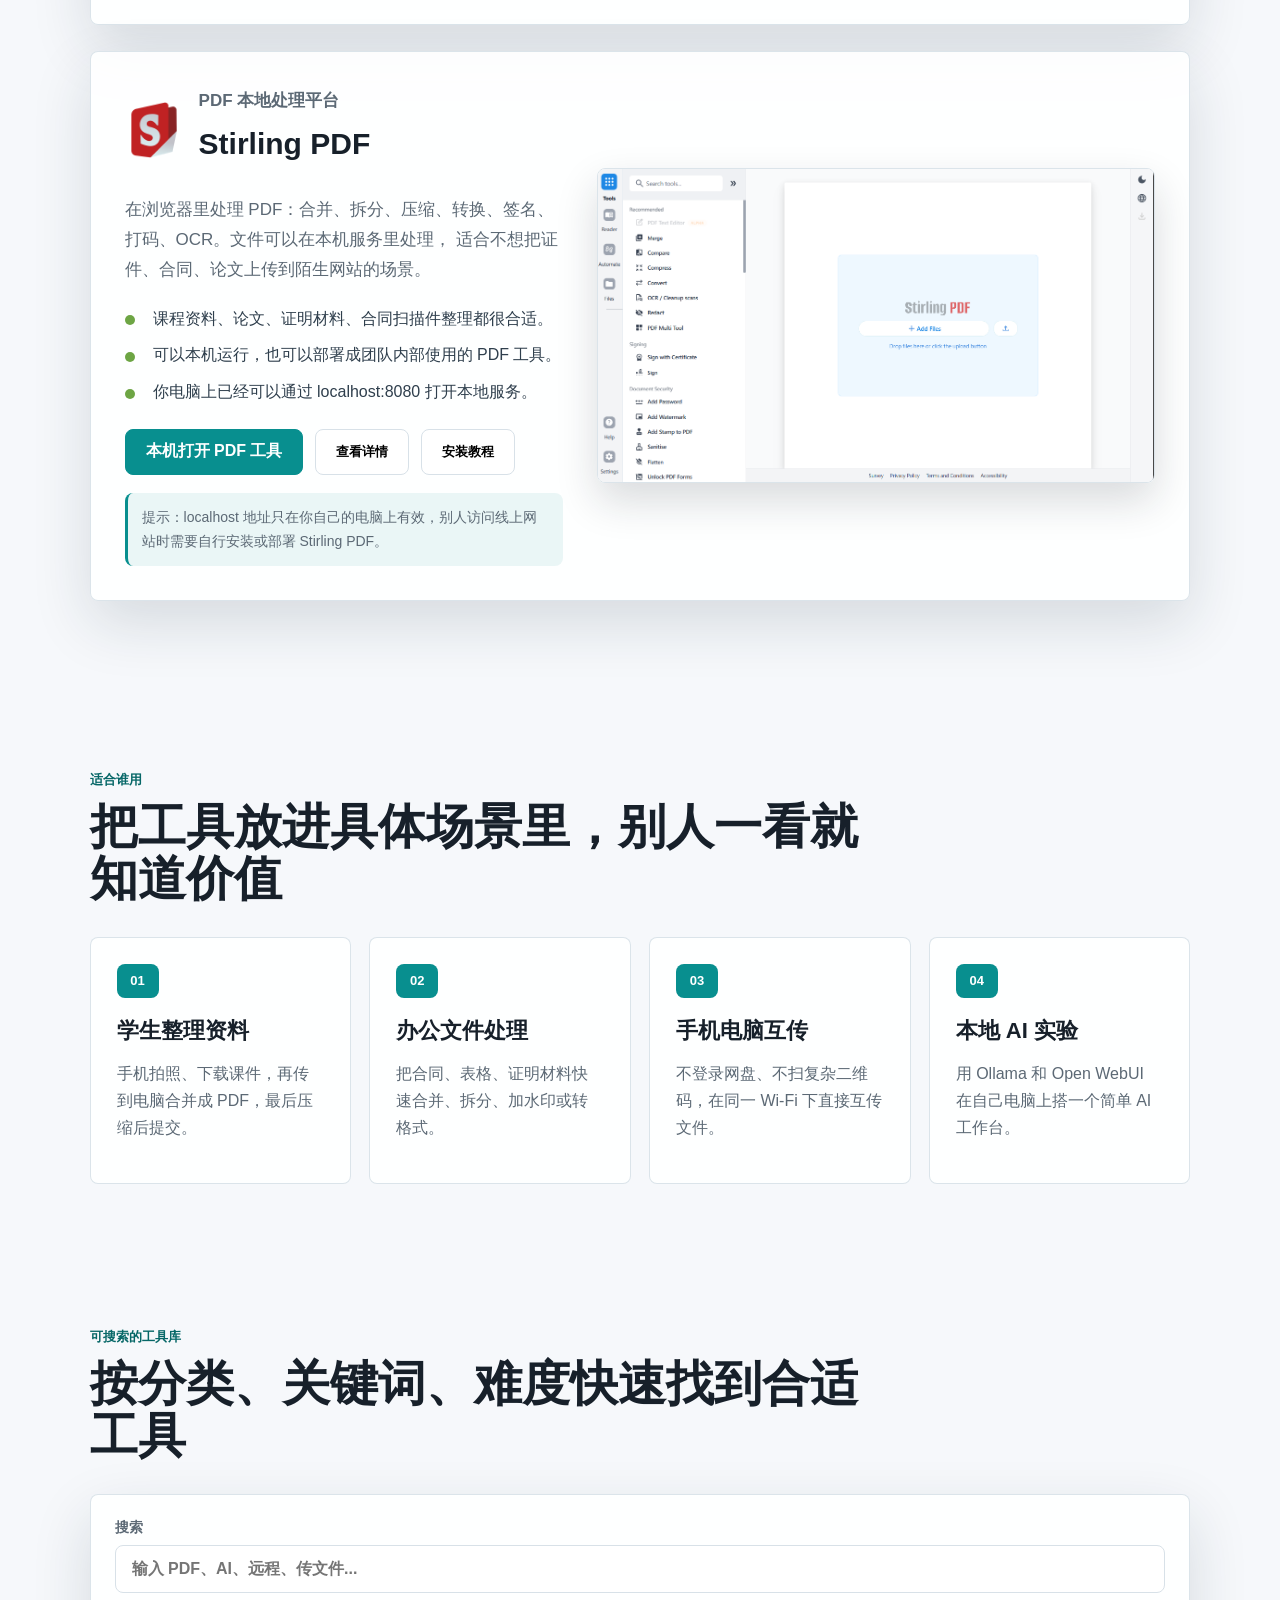
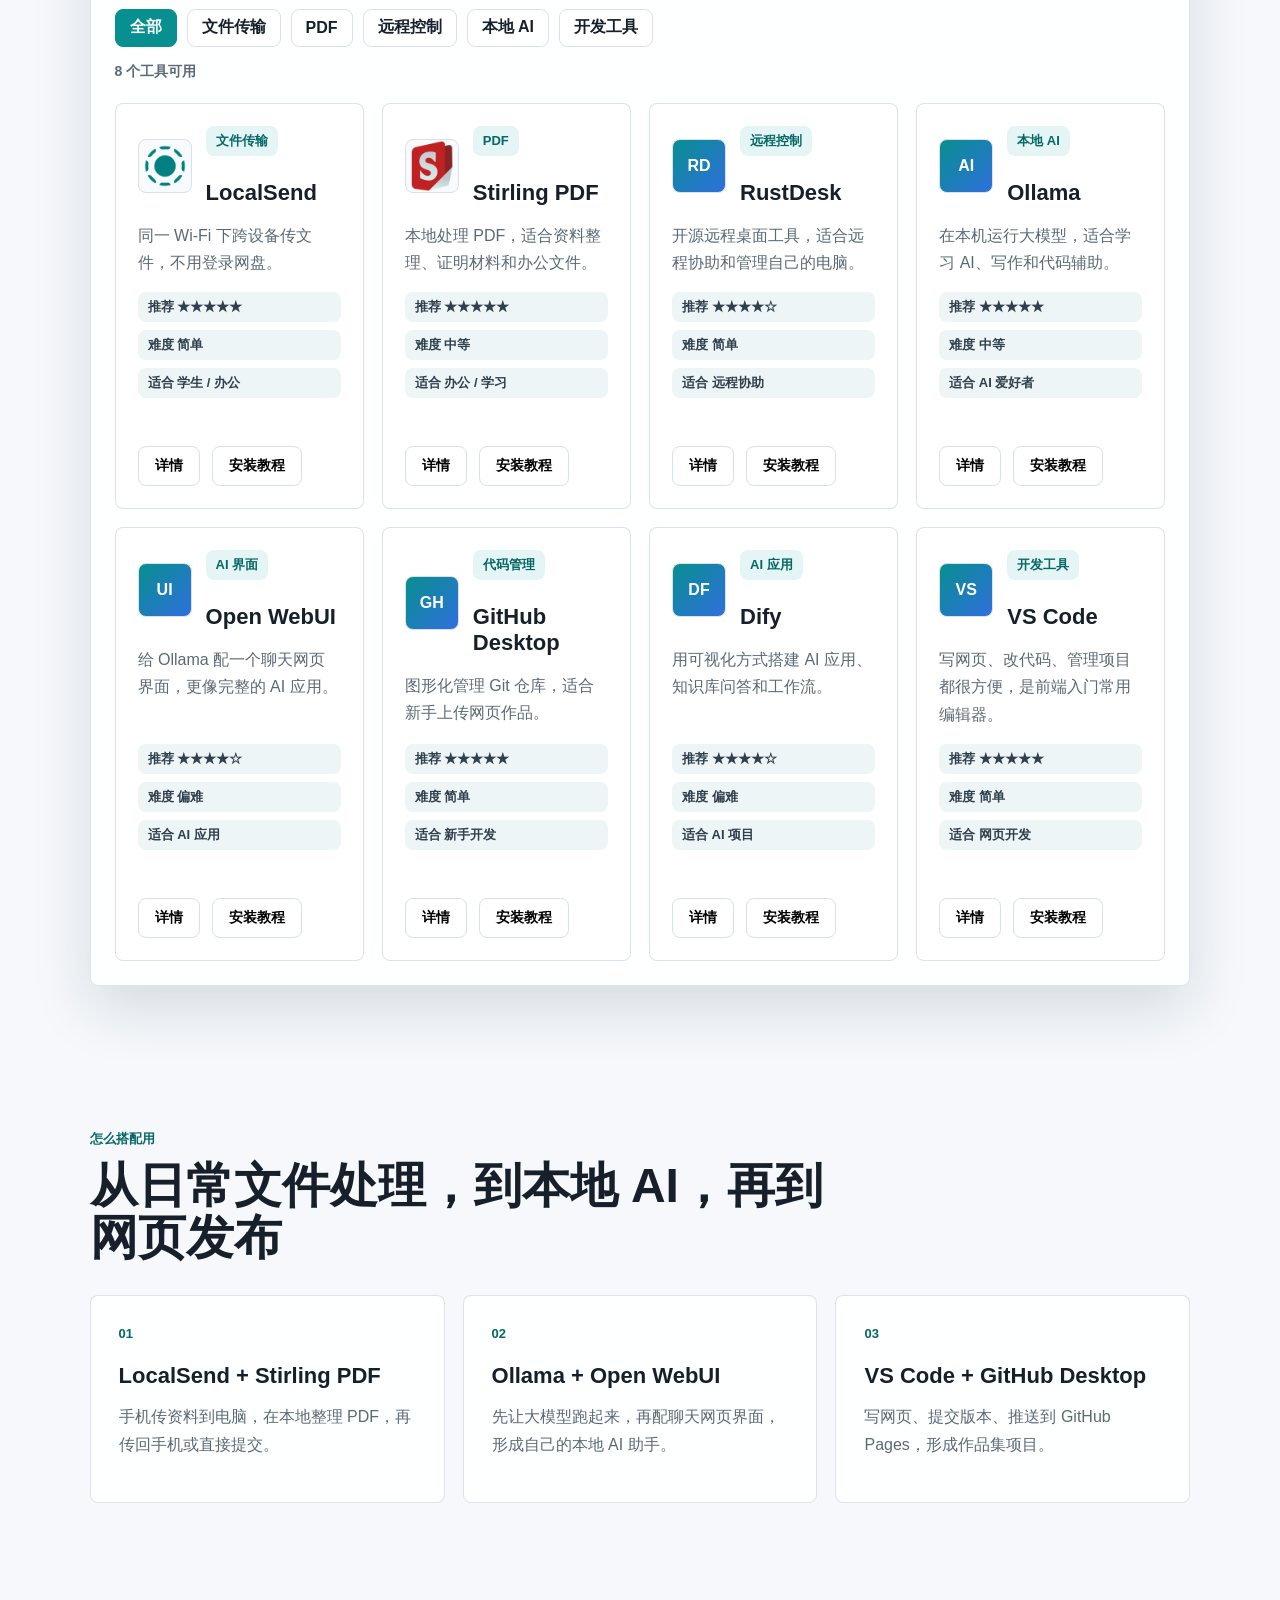
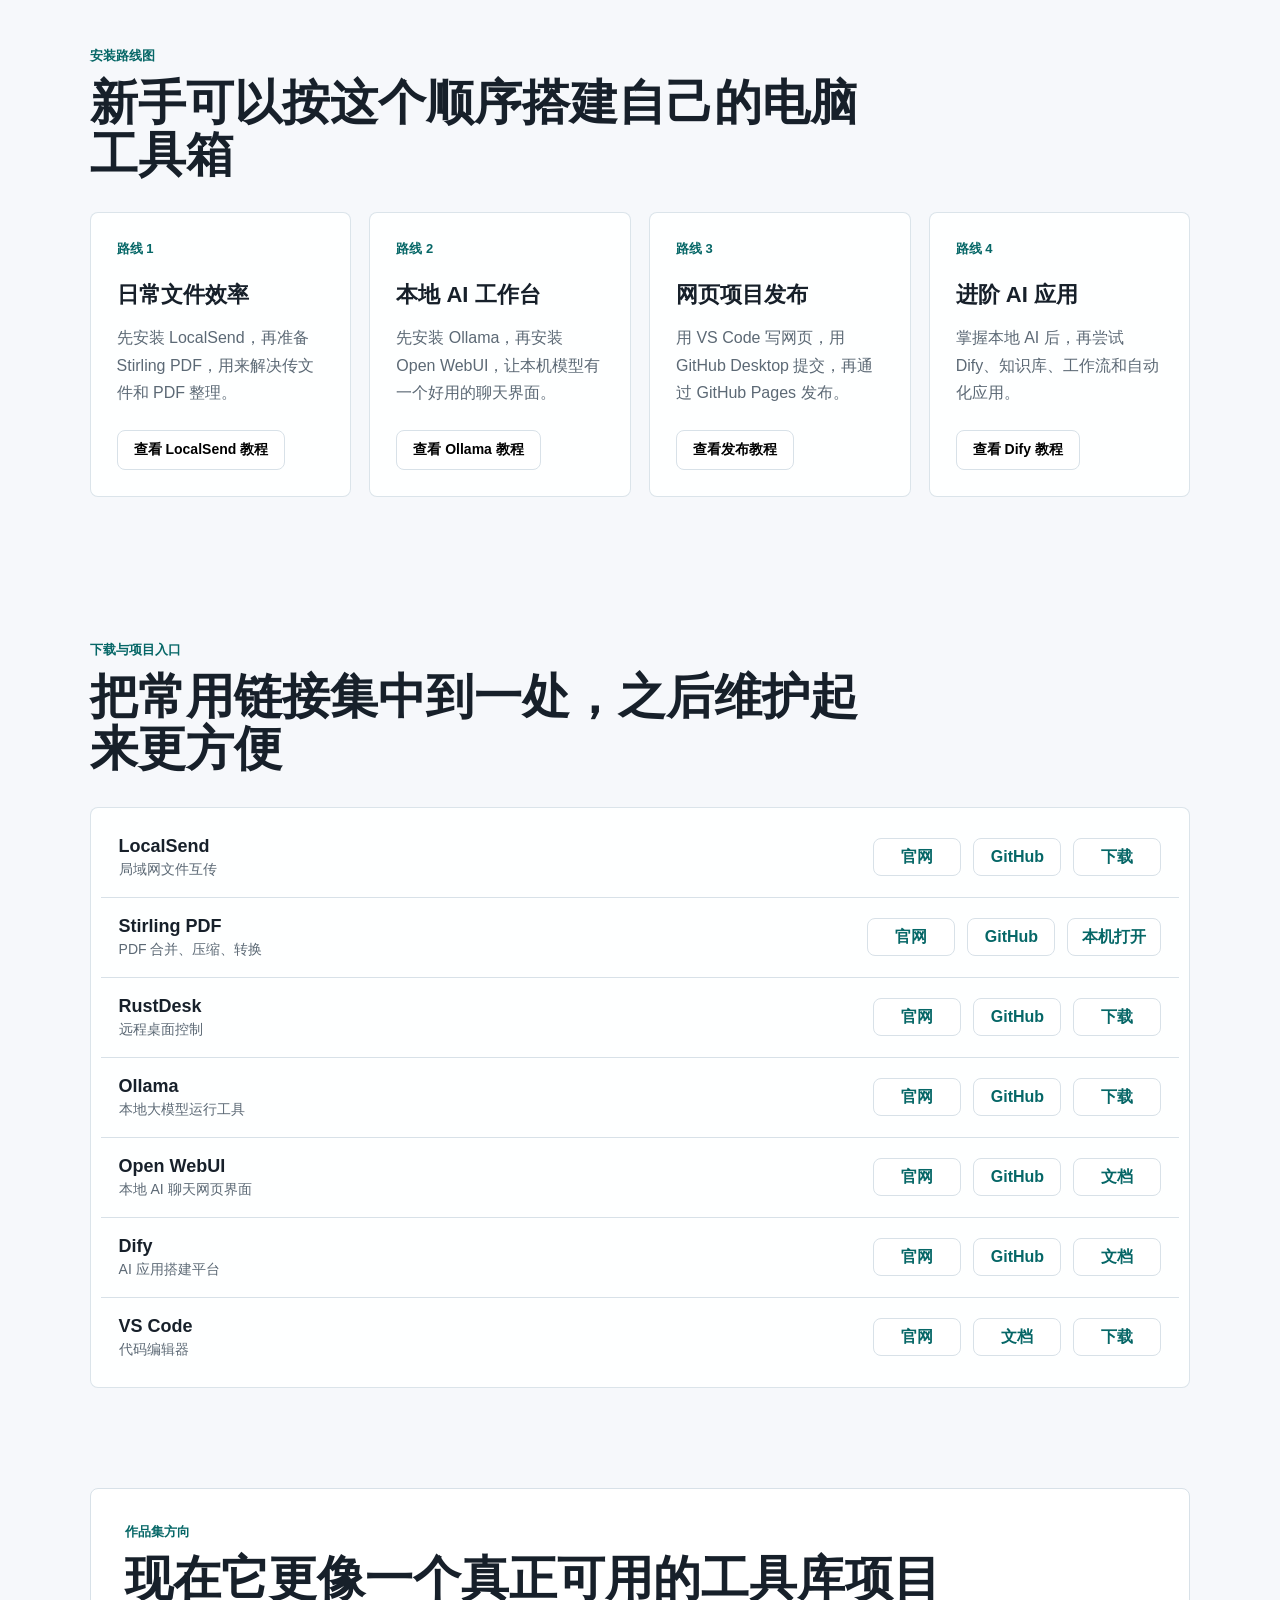
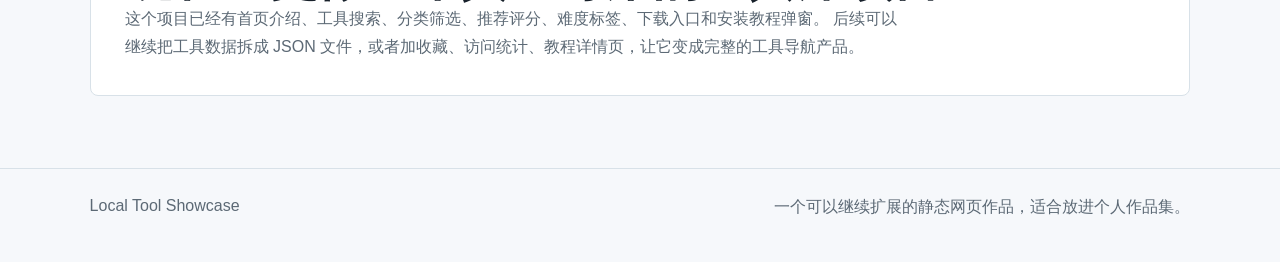
==== commit ef103d9d: "Add searchable tool library" ====
--- a/index.html
+++ b/index.html
@@ -5,7 +5,7 @@
     <meta name="viewport" content="width=device-width, initial-scale=1.0" />
     <meta
       name="description"
-      content="一个介绍 LocalSend、Stirling PDF、RustDesk、Ollama 等实用开源工具的中文展示网站。"
+      content="一个介绍 LocalSend、Stirling PDF、RustDesk、Ollama、Open WebUI 等实用开源工具的中文工具导航站。"
     />
     <title>LocalSend & Stirling PDF 工具展示站</title>
     <link rel="stylesheet" href="./styles.css" />
@@ -17,9 +17,9 @@
         <span>工具展示站</span>
       </a>
       <nav class="nav" aria-label="主导航">
-        <a href="#products">工具介绍</a>
-        <a href="#scenarios">使用场景</a>
-        <a href="#more-tools">更多工具</a>
+        <a href="#products">主工具</a>
+        <a href="#tool-library">工具库</a>
+        <a href="#guide">安装教程</a>
         <a href="#downloads">下载入口</a>
       </nav>
       <button class="theme-toggle" type="button" aria-label="切换深色模式" data-theme-toggle>
@@ -30,15 +30,15 @@
     <main id="top">
       <section class="hero">
         <div class="hero-copy">
-          <p class="eyebrow">本地文件流转 + PDF 工作台</p>
-          <h1>把常用开源工具做成一个清爽的中文介绍官网</h1>
+          <p class="eyebrow">本地文件流转 + PDF 工作台 + 开源工具库</p>
+          <h1>把常用开源工具做成一个实用的中文导航站</h1>
           <p class="lede">
-            LocalSend 负责手机、电脑、平板之间快速互传文件；Stirling PDF 负责合并、压缩、转换和编辑
-            PDF。这个页面既可以当作你的第一个网页作品，也能作为电脑上的实用工具导航。
+            从 LocalSend、Stirling PDF 到 RustDesk、Ollama、Open WebUI，这个站把常用工具按场景整理好，
+            提供用途说明、推荐指数、上手难度、下载入口和安装教程。
           </p>
           <div class="hero-actions">
-            <a class="button primary" href="#downloads">查看下载入口</a>
-            <a class="button secondary" href="#products">了解两个主工具</a>
+            <a class="button primary" href="#tool-library">进入工具库</a>
+            <a class="button secondary" href="#guide">查看安装路线</a>
           </div>
         </div>
 
@@ -53,9 +53,9 @@
             <span>Stirling PDF</span>
           </div>
           <div class="metric-grid">
-            <div><strong>局域网</strong><span>快速传文件</span></div>
-            <div><strong>50+</strong><span>PDF 处理功能</span></div>
-            <div><strong>本地化</strong><span>隐私更可控</span></div>
+            <div><strong>8 个</strong><span>精选实用工具</span></div>
+            <div><strong>5 类</strong><span>按场景筛选</span></div>
+            <div><strong>教程</strong><span>新手也能上手</span></div>
           </div>
         </div>
       </section>
@@ -63,7 +63,7 @@
       <section class="section" id="products">
         <div class="section-heading">
           <p class="eyebrow">两个主工具，两类高频任务</p>
-          <h2>适合日常学习、办公、资料整理和个人效率工具箱</h2>
+          <h2>一个负责传文件，一个负责处理文件</h2>
         </div>
 
         <article class="product product-local" id="localsend">
@@ -86,8 +86,8 @@
             </ul>
             <div class="inline-actions">
               <button class="button secondary" type="button" data-modal="localsend">查看详情</button>
+              <button class="button secondary" type="button" data-modal="localsendGuide">安装教程</button>
               <a class="button ghost" href="https://localsend.org" target="_blank" rel="noreferrer">官方网站</a>
-              <a class="button ghost" href="https://github.com/localsend/localsend/releases/latest" target="_blank" rel="noreferrer">下载最新版</a>
             </div>
           </div>
           <div class="product-media localsend-media">
@@ -117,7 +117,7 @@
             <div class="inline-actions">
               <a class="button primary" href="http://localhost:8080" target="_blank" rel="noreferrer">本机打开 PDF 工具</a>
               <button class="button secondary" type="button" data-modal="stirling">查看详情</button>
-              <a class="button ghost" href="https://github.com/Stirling-Tools/Stirling-PDF" target="_blank" rel="noreferrer">GitHub 项目</a>
+              <button class="button secondary" type="button" data-modal="stirlingGuide">安装教程</button>
             </div>
             <p class="local-note">提示：localhost 地址只在你自己的电脑上有效，别人访问线上网站时需要自行安装或部署 Stirling PDF。</p>
           </div>
@@ -150,65 +150,254 @@
           </article>
           <article class="scenario-card">
             <span class="scenario-icon">04</span>
-            <h3>重视隐私的人</h3>
-            <p>敏感文档优先在本地处理，减少上传到陌生在线工具的风险。</p>
-          </article>
+            <h3>本地 AI 实验</h3>
+            <p>用 Ollama 和 Open WebUI 在自己电脑上搭一个简单 AI 工作台。</p>
+          </article>
+        </div>
+      </section>
+
+      <section class="section tool-library" id="tool-library">
+        <div class="section-heading">
+          <p class="eyebrow">可搜索的工具库</p>
+          <h2>按分类、关键词、难度快速找到合适工具</h2>
+        </div>
+
+        <div class="library-shell">
+          <div class="library-controls">
+            <label class="search-box" for="tool-search">
+              <span>搜索</span>
+              <input id="tool-search" type="search" placeholder="输入 PDF、AI、远程、传文件..." data-tool-search />
+            </label>
+            <div class="filter-row" aria-label="工具分类筛选">
+              <button class="filter-chip is-active" type="button" data-filter="all" aria-pressed="true">全部</button>
+              <button class="filter-chip" type="button" data-filter="transfer" aria-pressed="false">文件传输</button>
+              <button class="filter-chip" type="button" data-filter="pdf" aria-pressed="false">PDF</button>
+              <button class="filter-chip" type="button" data-filter="remote" aria-pressed="false">远程控制</button>
+              <button class="filter-chip" type="button" data-filter="ai" aria-pressed="false">本地 AI</button>
+              <button class="filter-chip" type="button" data-filter="dev" aria-pressed="false">开发工具</button>
+            </div>
+            <p class="library-meta"><span data-tool-count>8</span> 个工具可用</p>
+          </div>
+
+          <div class="library-grid">
+            <article class="library-card" data-tool-card data-category="transfer" data-name="LocalSend" data-tags="文件传输 手机电脑互传 局域网 安卓 苹果 Windows">
+              <div class="library-card-top">
+                <img class="tool-logo" src="./assets/localsend-logo.png" alt="" />
+                <div>
+                  <span class="tool-badge">文件传输</span>
+                  <h3>LocalSend</h3>
+                </div>
+              </div>
+              <p>同一 Wi-Fi 下跨设备传文件，不用登录网盘。</p>
+              <div class="tool-meta">
+                <span>推荐 ★★★★★</span>
+                <span>难度 简单</span>
+                <span>适合 学生 / 办公</span>
+              </div>
+              <div class="inline-actions">
+                <button class="button secondary compact" type="button" data-modal="localsend">详情</button>
+                <button class="button secondary compact" type="button" data-modal="localsendGuide">安装教程</button>
+              </div>
+            </article>
+
+            <article class="library-card" data-tool-card data-category="pdf" data-name="Stirling PDF" data-tags="PDF 合并 压缩 转换 OCR 本地处理">
+              <div class="library-card-top">
+                <img class="tool-logo" src="./assets/stirling-logo.png" alt="" />
+                <div>
+                  <span class="tool-badge">PDF</span>
+                  <h3>Stirling PDF</h3>
+                </div>
+              </div>
+              <p>本地处理 PDF，适合资料整理、证明材料和办公文件。</p>
+              <div class="tool-meta">
+                <span>推荐 ★★★★★</span>
+                <span>难度 中等</span>
+                <span>适合 办公 / 学习</span>
+              </div>
+              <div class="inline-actions">
+                <button class="button secondary compact" type="button" data-modal="stirling">详情</button>
+                <button class="button secondary compact" type="button" data-modal="stirlingGuide">安装教程</button>
+              </div>
+            </article>
+
+            <article class="library-card" data-tool-card data-category="remote" data-name="RustDesk" data-tags="远程控制 远程桌面 帮别人看电脑">
+              <div class="library-card-top">
+                <span class="tool-logo text-logo">RD</span>
+                <div>
+                  <span class="tool-badge">远程控制</span>
+                  <h3>RustDesk</h3>
+                </div>
+              </div>
+              <p>开源远程桌面工具，适合远程协助和管理自己的电脑。</p>
+              <div class="tool-meta">
+                <span>推荐 ★★★★☆</span>
+                <span>难度 简单</span>
+                <span>适合 远程协助</span>
+              </div>
+              <div class="inline-actions">
+                <button class="button secondary compact" type="button" data-modal="rustdesk">详情</button>
+                <button class="button secondary compact" type="button" data-modal="rustdeskGuide">安装教程</button>
+              </div>
+            </article>
+
+            <article class="library-card" data-tool-card data-category="ai" data-name="Ollama" data-tags="本地AI 大模型 Llama Qwen 离线">
+              <div class="library-card-top">
+                <span class="tool-logo text-logo">AI</span>
+                <div>
+                  <span class="tool-badge">本地 AI</span>
+                  <h3>Ollama</h3>
+                </div>
+              </div>
+              <p>在本机运行大模型，适合学习 AI、写作和代码辅助。</p>
+              <div class="tool-meta">
+                <span>推荐 ★★★★★</span>
+                <span>难度 中等</span>
+                <span>适合 AI 爱好者</span>
+              </div>
+              <div class="inline-actions">
+                <button class="button secondary compact" type="button" data-modal="ollama">详情</button>
+                <button class="button secondary compact" type="button" data-modal="ollamaGuide">安装教程</button>
+              </div>
+            </article>
+
+            <article class="library-card" data-tool-card data-category="ai" data-name="Open WebUI" data-tags="AI 聊天网页界面 Ollama 本地模型">
+              <div class="library-card-top">
+                <span class="tool-logo text-logo">UI</span>
+                <div>
+                  <span class="tool-badge">AI 界面</span>
+                  <h3>Open WebUI</h3>
+                </div>
+              </div>
+              <p>给 Ollama 配一个聊天网页界面，更像完整的 AI 应用。</p>
+              <div class="tool-meta">
+                <span>推荐 ★★★★☆</span>
+                <span>难度 偏难</span>
+                <span>适合 AI 应用</span>
+              </div>
+              <div class="inline-actions">
+                <button class="button secondary compact" type="button" data-modal="openwebui">详情</button>
+                <button class="button secondary compact" type="button" data-modal="openwebuiGuide">安装教程</button>
+              </div>
+            </article>
+
+            <article class="library-card" data-tool-card data-category="dev" data-name="GitHub Desktop" data-tags="Git GitHub 代码管理 上传网页 发布">
+              <div class="library-card-top">
+                <span class="tool-logo text-logo">GH</span>
+                <div>
+                  <span class="tool-badge">代码管理</span>
+                  <h3>GitHub Desktop</h3>
+                </div>
+              </div>
+              <p>图形化管理 Git 仓库，适合新手上传网页作品。</p>
+              <div class="tool-meta">
+                <span>推荐 ★★★★★</span>
+                <span>难度 简单</span>
+                <span>适合 新手开发</span>
+              </div>
+              <div class="inline-actions">
+                <button class="button secondary compact" type="button" data-modal="githubDesktop">详情</button>
+                <button class="button secondary compact" type="button" data-modal="githubDesktopGuide">安装教程</button>
+              </div>
+            </article>
+
+            <article class="library-card" data-tool-card data-category="ai" data-name="Dify" data-tags="AI 应用 工作流 知识库 聊天机器人">
+              <div class="library-card-top">
+                <span class="tool-logo text-logo">DF</span>
+                <div>
+                  <span class="tool-badge">AI 应用</span>
+                  <h3>Dify</h3>
+                </div>
+              </div>
+              <p>用可视化方式搭建 AI 应用、知识库问答和工作流。</p>
+              <div class="tool-meta">
+                <span>推荐 ★★★★☆</span>
+                <span>难度 偏难</span>
+                <span>适合 AI 项目</span>
+              </div>
+              <div class="inline-actions">
+                <button class="button secondary compact" type="button" data-modal="dify">详情</button>
+                <button class="button secondary compact" type="button" data-modal="difyGuide">安装教程</button>
+              </div>
+            </article>
+
+            <article class="library-card" data-tool-card data-category="dev" data-name="VS Code" data-tags="编辑器 前端开发 网页开发 插件">
+              <div class="library-card-top">
+                <span class="tool-logo text-logo">VS</span>
+                <div>
+                  <span class="tool-badge">开发工具</span>
+                  <h3>VS Code</h3>
+                </div>
+              </div>
+              <p>写网页、改代码、管理项目都很方便，是前端入门常用编辑器。</p>
+              <div class="tool-meta">
+                <span>推荐 ★★★★★</span>
+                <span>难度 简单</span>
+                <span>适合 网页开发</span>
+              </div>
+              <div class="inline-actions">
+                <button class="button secondary compact" type="button" data-modal="vscode">详情</button>
+                <button class="button secondary compact" type="button" data-modal="vscodeGuide">安装教程</button>
+              </div>
+            </article>
+          </div>
+
+          <p class="empty-state" data-empty-state hidden>没有找到匹配的工具，换个关键词试试。</p>
         </div>
       </section>
 
       <section class="section compare" id="compare">
         <div class="section-heading">
           <p class="eyebrow">怎么搭配用</p>
-          <h2>一个传文件，一个处理文件，形成完整工作流</h2>
+          <h2>从日常文件处理，到本地 AI，再到网页发布</h2>
         </div>
         <div class="compare-grid">
           <div class="compare-item">
             <span class="step">01</span>
-            <h3>手机拍照或下载资料</h3>
-            <p>用 LocalSend 把图片、PDF、压缩包快速发到电脑。</p>
+            <h3>LocalSend + Stirling PDF</h3>
+            <p>手机传资料到电脑，在本地整理 PDF，再传回手机或直接提交。</p>
           </div>
           <div class="compare-item">
             <span class="step">02</span>
-            <h3>电脑上整理 PDF</h3>
-            <p>打开 Stirling PDF，对文件进行合并、压缩、转换格式或加页码。</p>
+            <h3>Ollama + Open WebUI</h3>
+            <p>先让大模型跑起来，再配聊天网页界面，形成自己的本地 AI 助手。</p>
           </div>
           <div class="compare-item">
             <span class="step">03</span>
-            <h3>再发回手机或提交</h3>
-            <p>处理好的文件再通过 LocalSend 发回手机，或者直接上传到系统。</p>
-          </div>
-        </div>
-      </section>
-
-      <section class="section more-tools" id="more-tools">
+            <h3>VS Code + GitHub Desktop</h3>
+            <p>写网页、提交版本、推送到 GitHub Pages，形成作品集项目。</p>
+          </div>
+        </div>
+      </section>
+
+      <section class="section install-guide" id="guide">
         <div class="section-heading">
-          <p class="eyebrow">更多实用项目</p>
-          <h2>继续扩展后，这个站可以变成你的电脑工具箱</h2>
-        </div>
-        <div class="tools-grid">
-          <article class="tool-card">
-            <span class="tool-badge">远程控制</span>
-            <h3>RustDesk</h3>
-            <p>开源远程桌面工具，适合远程帮别人看电脑、管理自己的设备。</p>
-            <button class="button secondary compact" type="button" data-modal="rustdesk">查看用途</button>
-          </article>
-          <article class="tool-card">
-            <span class="tool-badge">本地 AI</span>
-            <h3>Ollama</h3>
-            <p>在电脑本地运行大模型，适合学习 AI、写作、代码辅助和离线实验。</p>
-            <button class="button secondary compact" type="button" data-modal="ollama">查看用途</button>
-          </article>
-          <article class="tool-card">
-            <span class="tool-badge">AI 网页界面</span>
-            <h3>Open WebUI</h3>
-            <p>给本地大模型配一个类似聊天应用的网页界面，搭配 Ollama 使用很顺手。</p>
-            <button class="button secondary compact" type="button" data-modal="openwebui">查看用途</button>
-          </article>
-          <article class="tool-card">
-            <span class="tool-badge">代码管理</span>
-            <h3>GitHub Desktop</h3>
-            <p>用图形界面管理 Git 仓库，适合刚开始做网页项目和上传作品。</p>
-            <button class="button secondary compact" type="button" data-modal="githubDesktop">查看用途</button>
+          <p class="eyebrow">安装路线图</p>
+          <h2>新手可以按这个顺序搭建自己的电脑工具箱</h2>
+        </div>
+        <div class="guide-track">
+          <article class="guide-card">
+            <span class="step">路线 1</span>
+            <h3>日常文件效率</h3>
+            <p>先安装 LocalSend，再准备 Stirling PDF，用来解决传文件和 PDF 整理。</p>
+            <button class="button secondary compact" type="button" data-modal="localsendGuide">查看 LocalSend 教程</button>
+          </article>
+          <article class="guide-card">
+            <span class="step">路线 2</span>
+            <h3>本地 AI 工作台</h3>
+            <p>先安装 Ollama，再安装 Open WebUI，让本机模型有一个好用的聊天界面。</p>
+            <button class="button secondary compact" type="button" data-modal="ollamaGuide">查看 Ollama 教程</button>
+          </article>
+          <article class="guide-card">
+            <span class="step">路线 3</span>
+            <h3>网页项目发布</h3>
+            <p>用 VS Code 写网页，用 GitHub Desktop 提交，再通过 GitHub Pages 发布。</p>
+            <button class="button secondary compact" type="button" data-modal="githubDesktopGuide">查看发布教程</button>
+          </article>
+          <article class="guide-card">
+            <span class="step">路线 4</span>
+            <h3>进阶 AI 应用</h3>
+            <p>掌握本地 AI 后，再尝试 Dify、知识库、工作流和自动化应用。</p>
+            <button class="button secondary compact" type="button" data-modal="difyGuide">查看 Dify 教程</button>
           </article>
         </div>
       </section>
@@ -264,16 +453,34 @@
             <a href="https://github.com/open-webui/open-webui" target="_blank" rel="noreferrer">GitHub</a>
             <a href="https://docs.openwebui.com" target="_blank" rel="noreferrer">文档</a>
           </div>
+          <div class="download-row">
+            <div>
+              <strong>Dify</strong>
+              <span>AI 应用搭建平台</span>
+            </div>
+            <a href="https://dify.ai" target="_blank" rel="noreferrer">官网</a>
+            <a href="https://github.com/langgenius/dify" target="_blank" rel="noreferrer">GitHub</a>
+            <a href="https://docs.dify.ai" target="_blank" rel="noreferrer">文档</a>
+          </div>
+          <div class="download-row">
+            <div>
+              <strong>VS Code</strong>
+              <span>代码编辑器</span>
+            </div>
+            <a href="https://code.visualstudio.com" target="_blank" rel="noreferrer">官网</a>
+            <a href="https://code.visualstudio.com/docs" target="_blank" rel="noreferrer">文档</a>
+            <a href="https://code.visualstudio.com/Download" target="_blank" rel="noreferrer">下载</a>
+          </div>
         </div>
       </section>
 
       <section class="section publish">
         <div class="publish-inner">
           <p class="eyebrow">作品集方向</p>
-          <h2>下一步可以继续做成“我的实用工具导航站”</h2>
+          <h2>现在它更像一个真正可用的工具库项目</h2>
           <p>
-            这个项目已经具备 GitHub Pages 发布、中文介绍、工具分类、下载入口和弹窗详情。后续可以继续加入
-            Dify、Docker Desktop、VS Code 插件、浏览器扩展等内容，让它逐步变成一个可以展示给别人看的网页作品。
+            这个项目已经有首页介绍、工具搜索、分类筛选、推荐评分、难度标签、下载入口和安装教程弹窗。
+            后续可以继续把工具数据拆成 JSON 文件，或者加收藏、访问统计、教程详情页，让它变成完整的工具导航产品。
           </p>
         </div>
       </section>
--- a/styles.css
+++ b/styles.css
@@ -137,7 +137,10 @@
 .product-media,
 .scenario-card,
 .tool-card,
-.download-panel {
+.download-panel,
+.library-shell,
+.library-card,
+.guide-card {
   min-width: 0;
 }
 
@@ -239,7 +242,10 @@
 .compare-item,
 .scenario-card,
 .tool-card,
-.download-panel {
+.download-panel,
+.library-shell,
+.library-card,
+.guide-card {
   border: 1px solid rgba(216, 225, 232, 0.9);
   border-radius: 8px;
   background: rgba(255, 255, 255, 0.88);
@@ -548,6 +554,180 @@
   transform: translateY(-1px);
 }
 
+.library-shell {
+  padding: 24px;
+}
+
+.library-controls {
+  display: grid;
+  gap: 16px;
+  margin-bottom: 22px;
+}
+
+.search-box {
+  display: grid;
+  gap: 8px;
+}
+
+.search-box span,
+.library-meta {
+  color: var(--muted);
+  font-size: 14px;
+  font-weight: 800;
+}
+
+.search-box input {
+  width: 100%;
+  min-height: 48px;
+  padding: 0 16px;
+  border: 1px solid var(--line);
+  border-radius: 8px;
+  color: var(--ink);
+  background: var(--paper);
+  font: inherit;
+  font-weight: 650;
+}
+
+.search-box input:focus {
+  outline: 3px solid rgba(8, 143, 143, 0.16);
+  border-color: var(--teal);
+}
+
+.filter-row {
+  display: flex;
+  flex-wrap: wrap;
+  gap: 10px;
+}
+
+.filter-chip {
+  min-height: 38px;
+  padding: 0 14px;
+  border: 1px solid var(--line);
+  border-radius: 8px;
+  color: var(--ink);
+  background: var(--paper);
+  cursor: pointer;
+  font: inherit;
+  font-weight: 800;
+}
+
+.filter-chip.is-active {
+  color: white;
+  border-color: var(--teal);
+  background: var(--teal);
+}
+
+.library-meta {
+  margin: 0;
+}
+
+.library-grid {
+  display: grid;
+  grid-template-columns: repeat(4, 1fr);
+  gap: 18px;
+}
+
+.library-card {
+  display: flex;
+  flex-direction: column;
+  gap: 16px;
+  padding: 22px;
+  box-shadow: none;
+}
+
+.library-card[hidden] {
+  display: none;
+}
+
+.library-card-top {
+  display: flex;
+  align-items: center;
+  gap: 14px;
+}
+
+.tool-logo {
+  display: grid;
+  place-items: center;
+  width: 54px;
+  height: 54px;
+  flex: 0 0 auto;
+  border: 1px solid var(--line);
+  border-radius: 8px;
+  object-fit: contain;
+  background: #f8fbfd;
+}
+
+.text-logo {
+  color: white;
+  background: linear-gradient(135deg, var(--teal), var(--blue));
+  font-weight: 900;
+}
+
+.library-card h3 {
+  margin: 6px 0 0;
+  font-size: 22px;
+}
+
+.library-card p {
+  margin: 0;
+  color: var(--muted);
+  line-height: 1.7;
+}
+
+.tool-meta {
+  display: grid;
+  gap: 8px;
+  margin-top: auto;
+}
+
+.tool-meta span {
+  display: inline-flex;
+  min-height: 30px;
+  align-items: center;
+  padding: 0 10px;
+  border-radius: 8px;
+  color: #2f3f4d;
+  background: #eef5f6;
+  font-size: 13px;
+  font-weight: 800;
+}
+
+:root[data-theme="dark"] .tool-meta span,
+:root[data-theme="dark"] .tool-logo {
+  color: #d8e6ef;
+  background: #1b2d35;
+}
+
+.empty-state {
+  margin: 22px 0 0;
+  padding: 18px;
+  border: 1px dashed var(--line);
+  border-radius: 8px;
+  color: var(--muted);
+  text-align: center;
+  font-weight: 800;
+}
+
+.guide-track {
+  display: grid;
+  grid-template-columns: repeat(4, 1fr);
+  gap: 18px;
+}
+
+.guide-card {
+  padding: 26px;
+  box-shadow: none;
+}
+
+.guide-card h3 {
+  font-size: 22px;
+}
+
+.guide-card p {
+  color: var(--muted);
+  line-height: 1.7;
+}
+
 .compare-item {
   padding: 28px;
   box-shadow: none;
@@ -663,7 +843,9 @@
   .product-stirling,
   .compare-grid,
   .scenario-grid,
-  .tools-grid {
+  .tools-grid,
+  .library-grid,
+  .guide-track {
     grid-template-columns: 1fr;
   }
 
@@ -695,6 +877,10 @@
 
   .download-row a {
     justify-content: flex-start;
+  }
+
+  .library-shell {
+    padding: 18px;
   }
 }
 
@@ -731,6 +917,10 @@
     width: 100%;
   }
 
+  .filter-chip {
+    flex: 1 1 auto;
+  }
+
   .hero-panel {
     padding: 18px;
   }
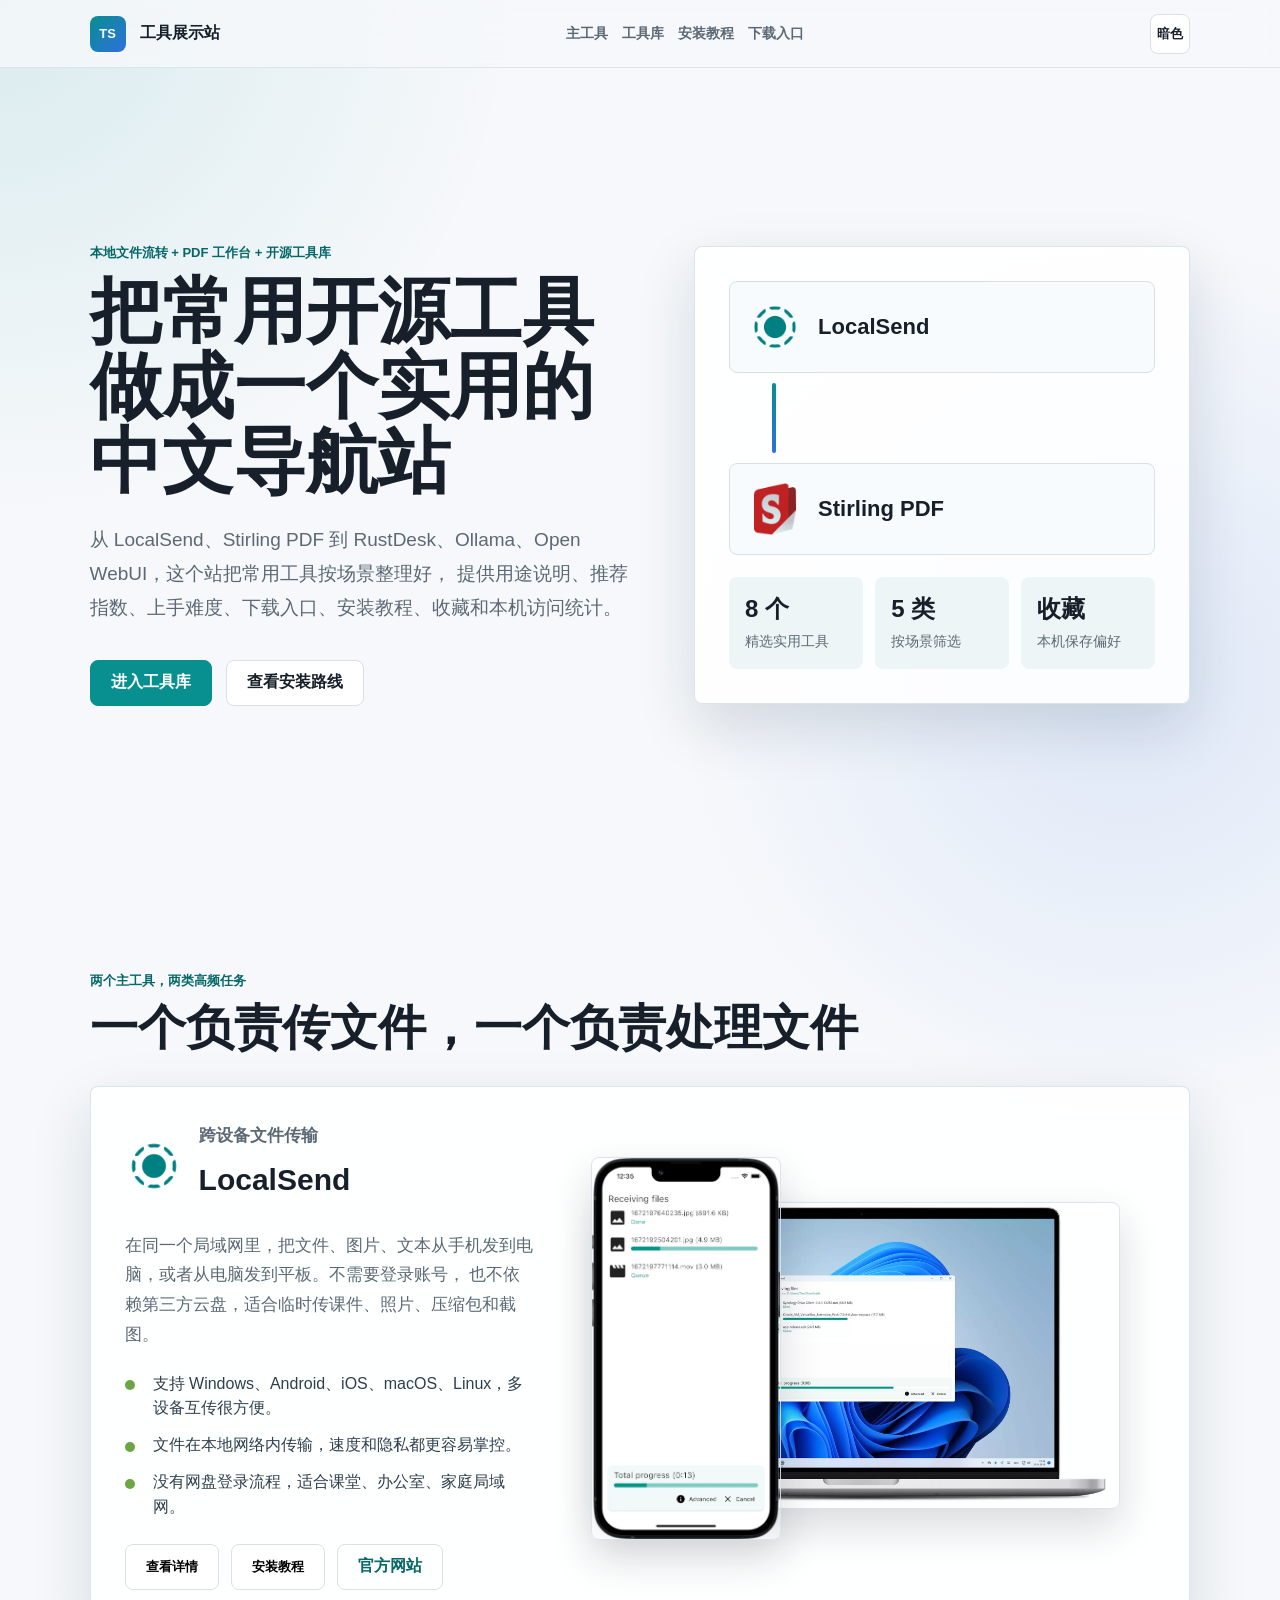
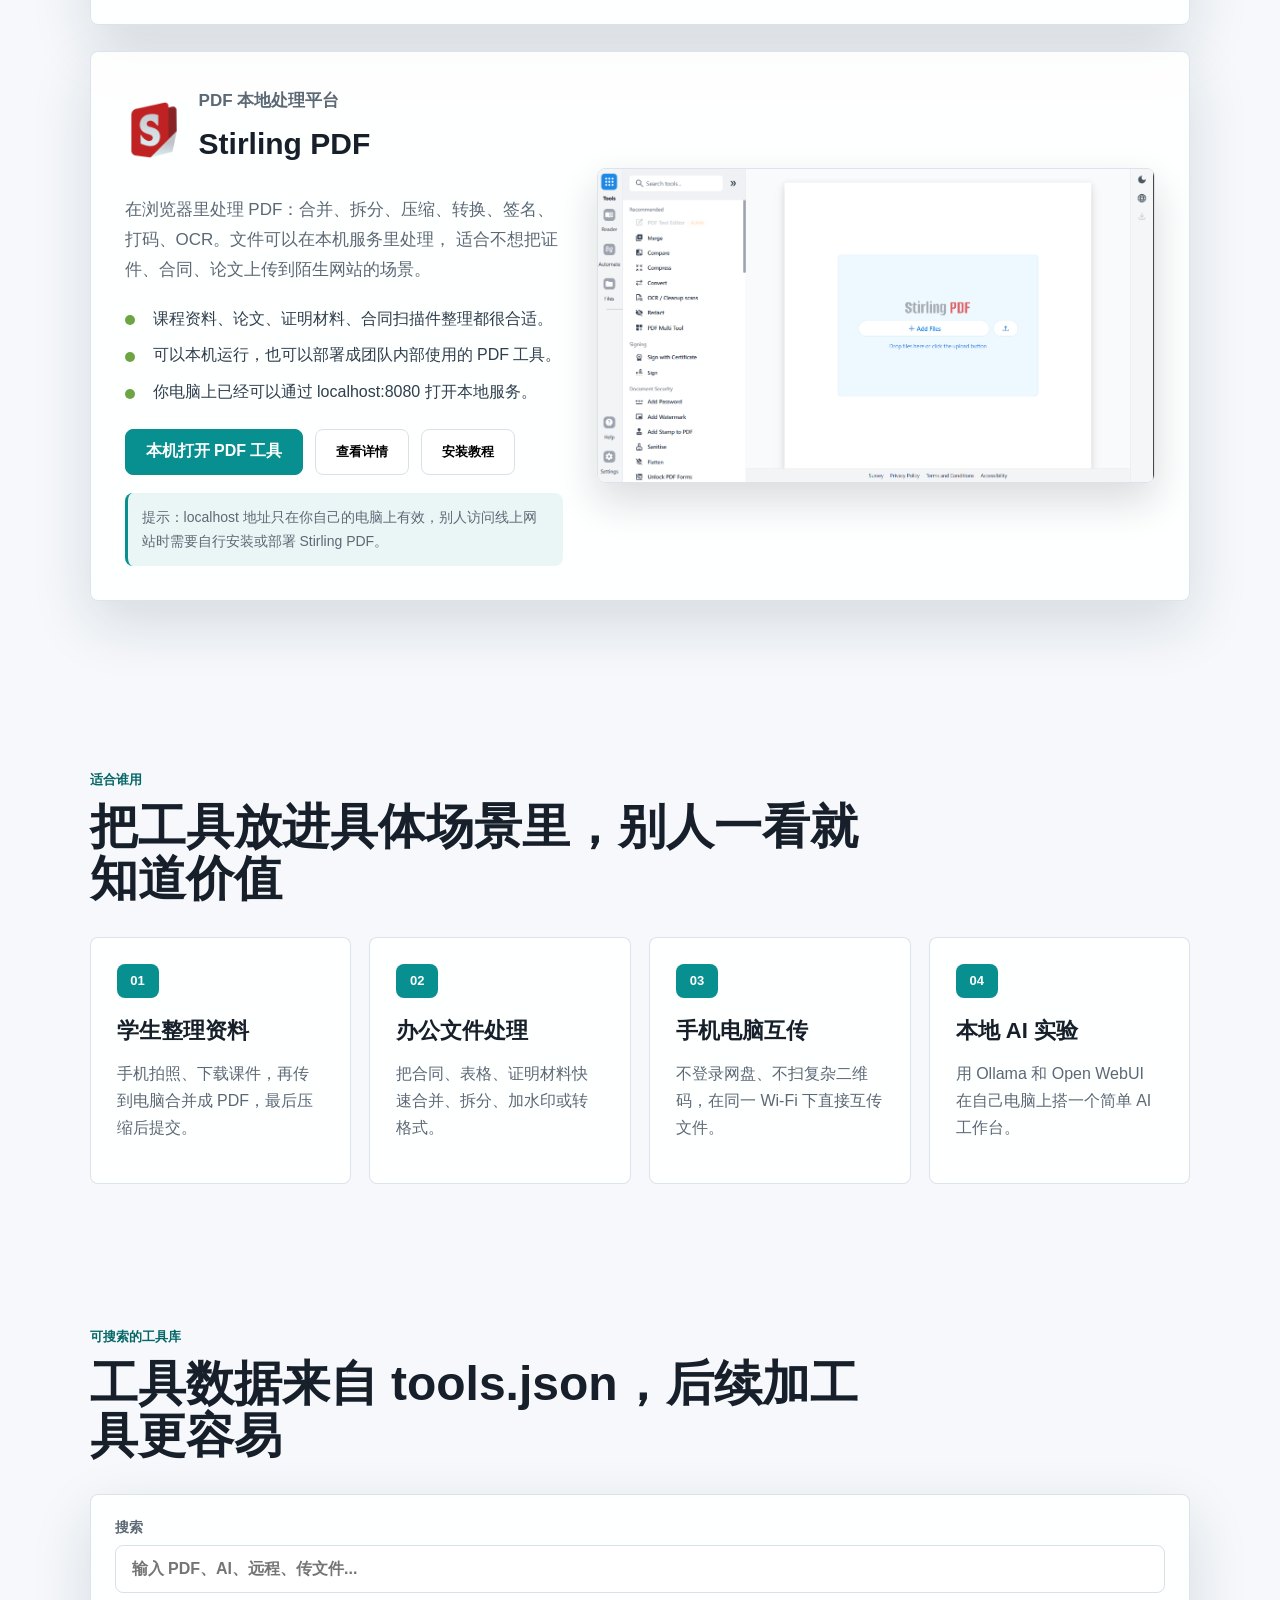
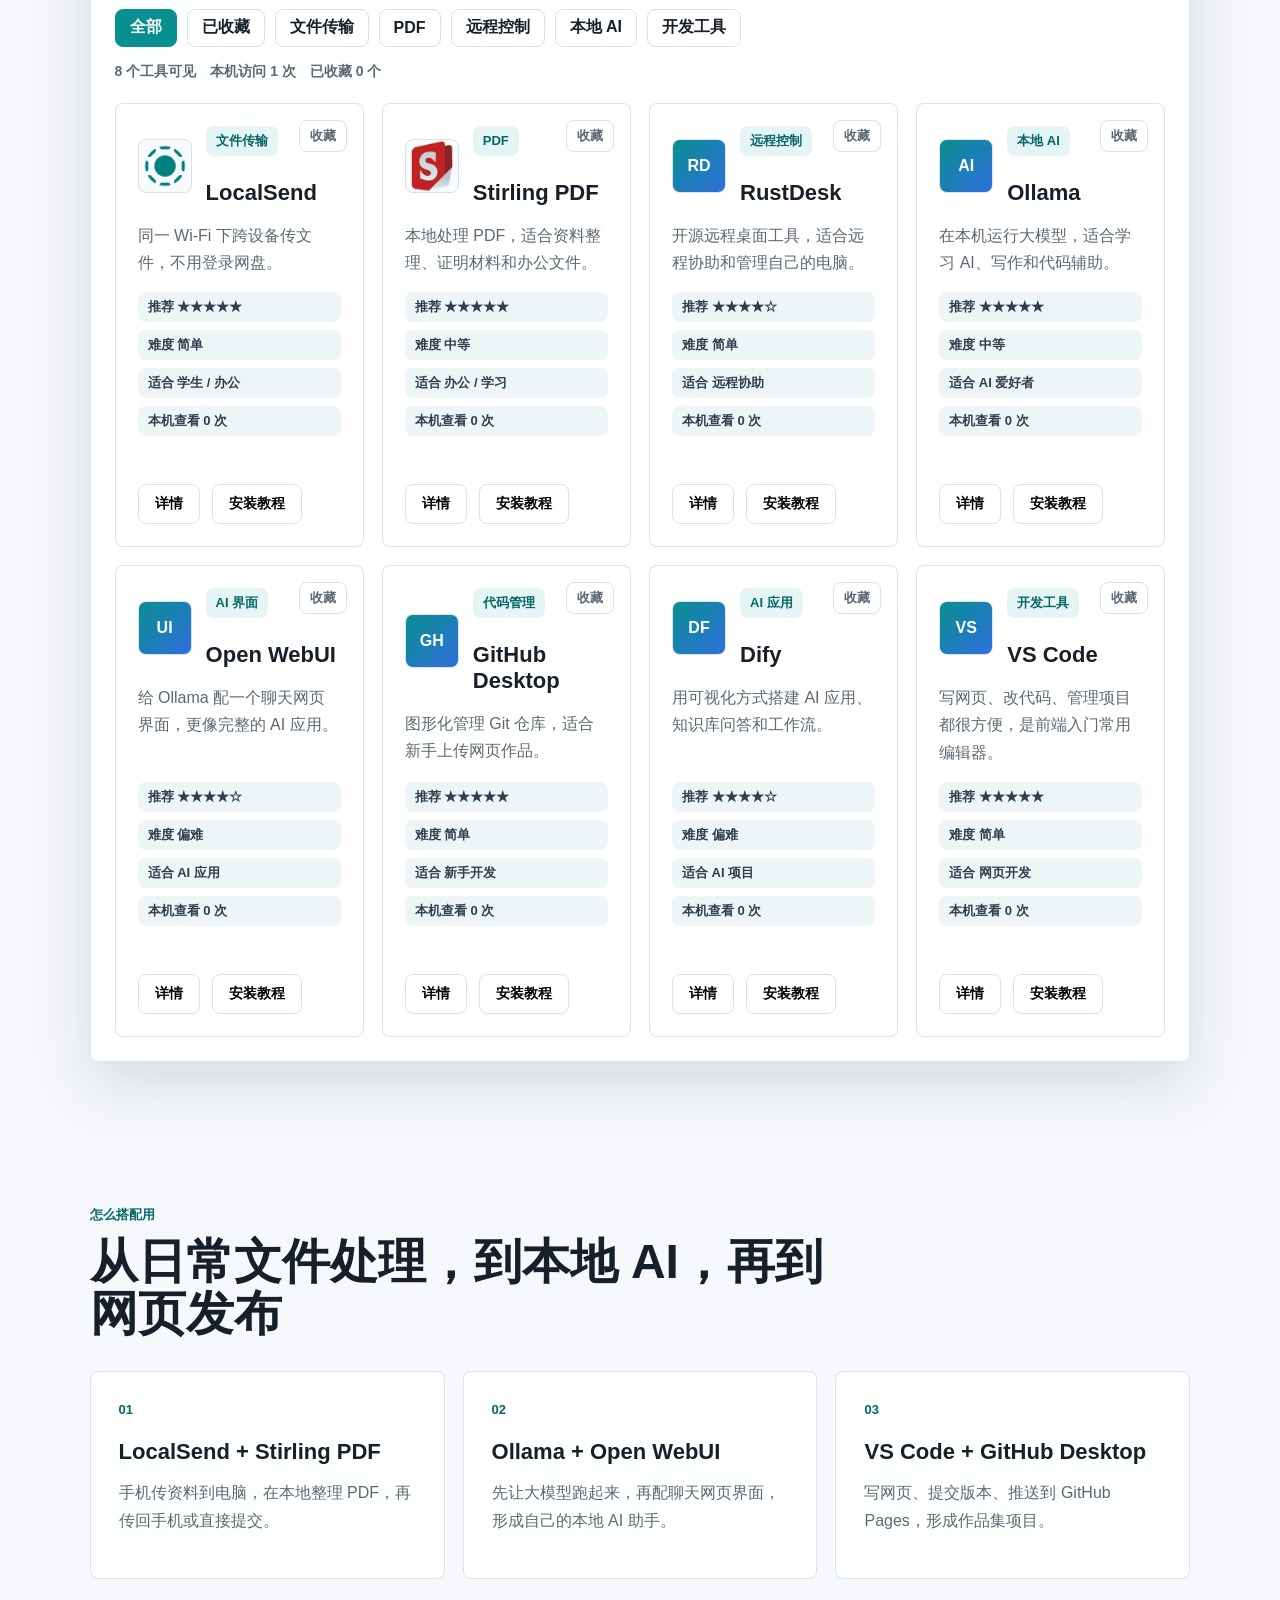
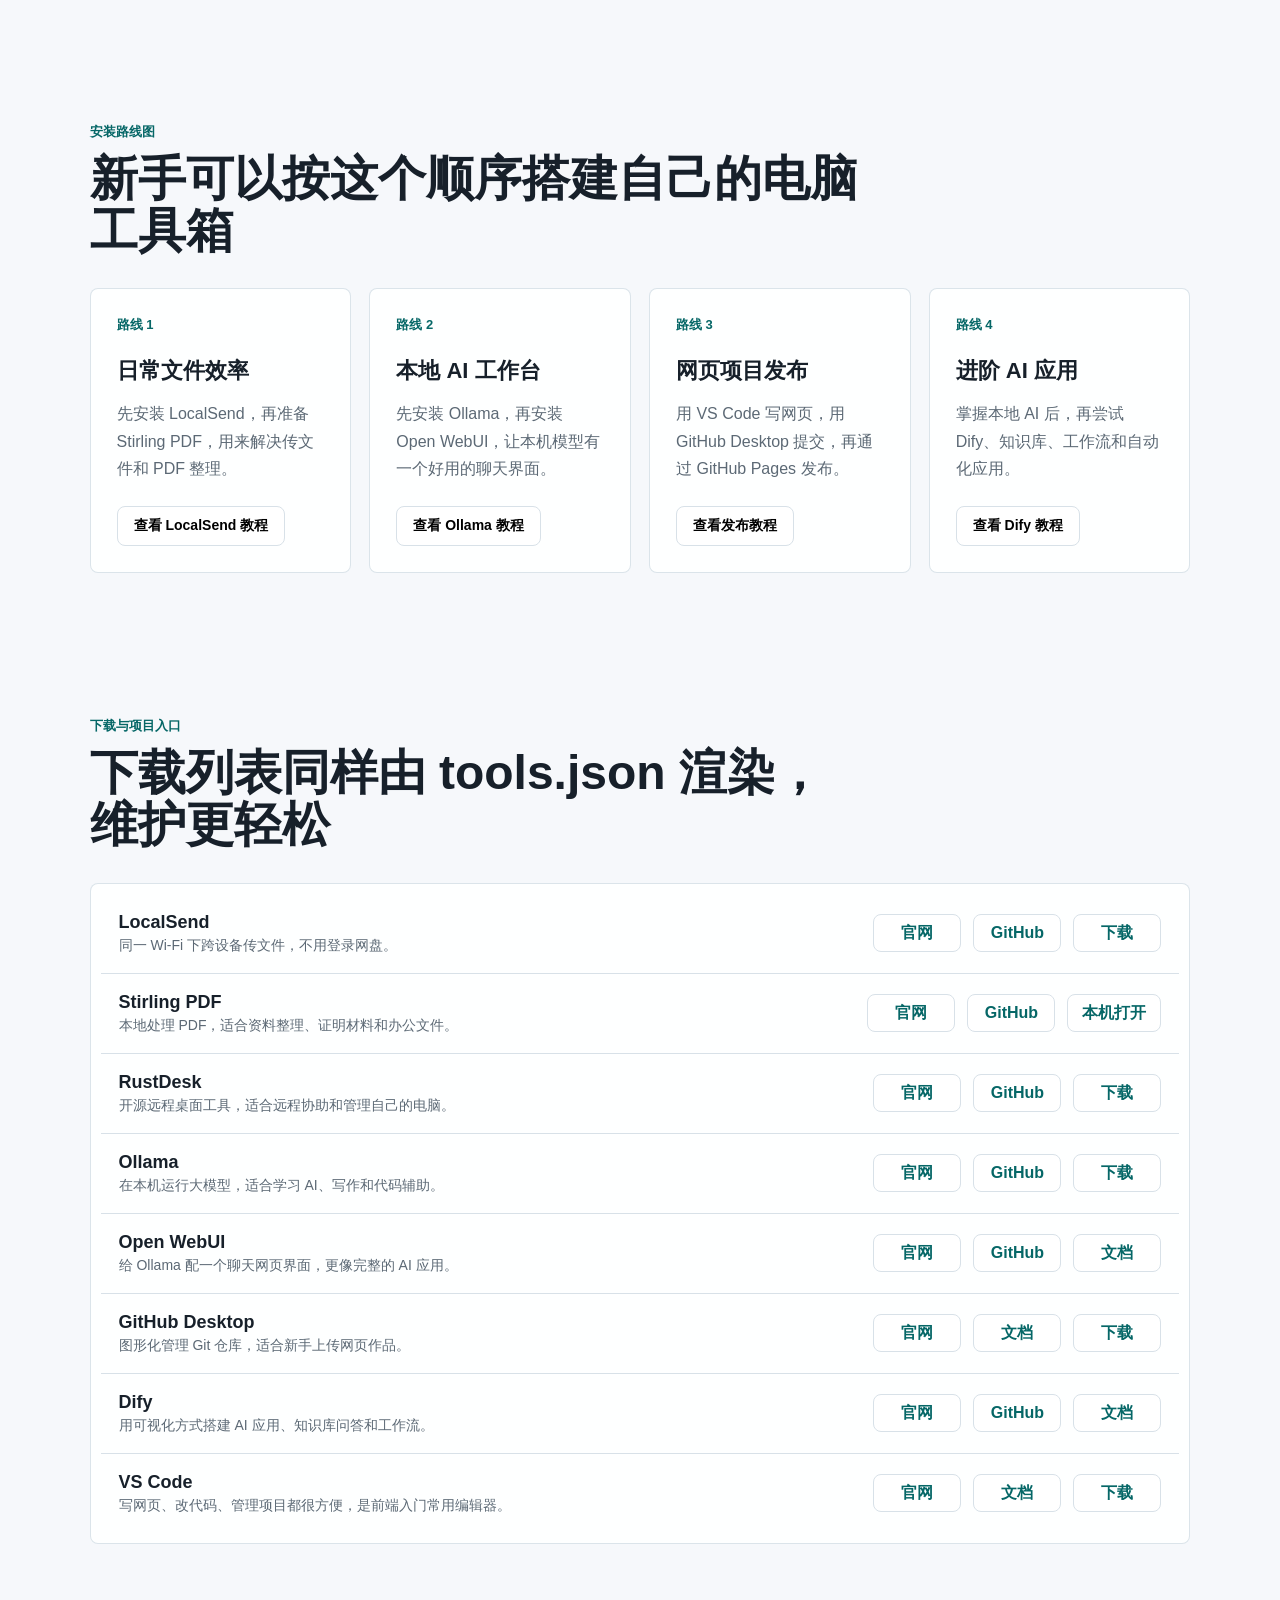
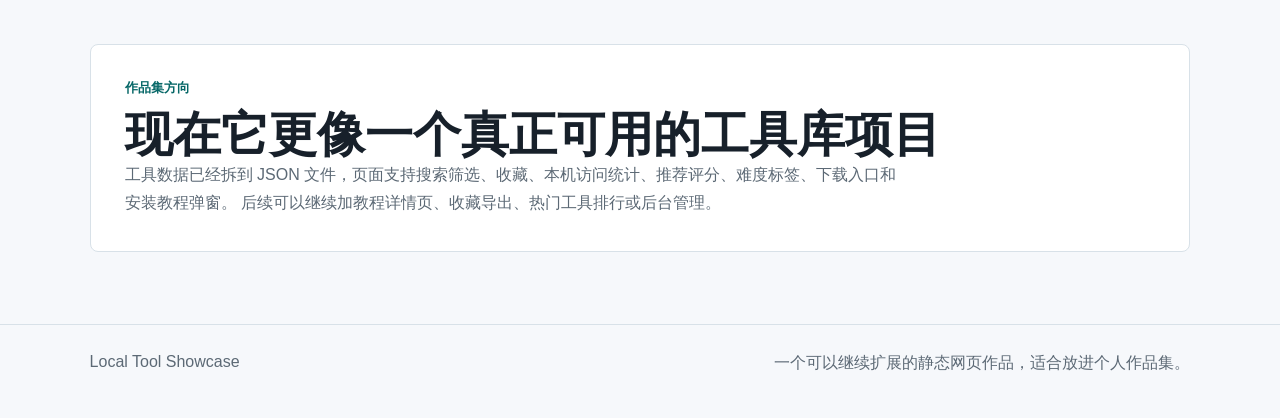
==== commit 3c95558f: "Make tool library data driven" ====
--- a/index.html
+++ b/index.html
@@ -34,7 +34,7 @@
           <h1>把常用开源工具做成一个实用的中文导航站</h1>
           <p class="lede">
             从 LocalSend、Stirling PDF 到 RustDesk、Ollama、Open WebUI，这个站把常用工具按场景整理好，
-            提供用途说明、推荐指数、上手难度、下载入口和安装教程。
+            提供用途说明、推荐指数、上手难度、下载入口、安装教程、收藏和本机访问统计。
           </p>
           <div class="hero-actions">
             <a class="button primary" href="#tool-library">进入工具库</a>
@@ -53,9 +53,9 @@
             <span>Stirling PDF</span>
           </div>
           <div class="metric-grid">
-            <div><strong>8 个</strong><span>精选实用工具</span></div>
+            <div><strong data-total-tools>8 个</strong><span>精选实用工具</span></div>
             <div><strong>5 类</strong><span>按场景筛选</span></div>
-            <div><strong>教程</strong><span>新手也能上手</span></div>
+            <div><strong>收藏</strong><span>本机保存偏好</span></div>
           </div>
         </div>
       </section>
@@ -85,8 +85,8 @@
               <li>没有网盘登录流程，适合课堂、办公室、家庭局域网。</li>
             </ul>
             <div class="inline-actions">
-              <button class="button secondary" type="button" data-modal="localsend">查看详情</button>
-              <button class="button secondary" type="button" data-modal="localsendGuide">安装教程</button>
+              <button class="button secondary" type="button" data-modal="localsend" data-track-tool="localsend">查看详情</button>
+              <button class="button secondary" type="button" data-modal="localsendGuide" data-track-tool="localsend">安装教程</button>
               <a class="button ghost" href="https://localsend.org" target="_blank" rel="noreferrer">官方网站</a>
             </div>
           </div>
@@ -116,8 +116,8 @@
             </ul>
             <div class="inline-actions">
               <a class="button primary" href="http://localhost:8080" target="_blank" rel="noreferrer">本机打开 PDF 工具</a>
-              <button class="button secondary" type="button" data-modal="stirling">查看详情</button>
-              <button class="button secondary" type="button" data-modal="stirlingGuide">安装教程</button>
+              <button class="button secondary" type="button" data-modal="stirling" data-track-tool="stirling">查看详情</button>
+              <button class="button secondary" type="button" data-modal="stirlingGuide" data-track-tool="stirling">安装教程</button>
             </div>
             <p class="local-note">提示：localhost 地址只在你自己的电脑上有效，别人访问线上网站时需要自行安装或部署 Stirling PDF。</p>
           </div>
@@ -159,7 +159,7 @@
       <section class="section tool-library" id="tool-library">
         <div class="section-heading">
           <p class="eyebrow">可搜索的工具库</p>
-          <h2>按分类、关键词、难度快速找到合适工具</h2>
+          <h2>工具数据来自 tools.json，后续加工具更容易</h2>
         </div>
 
         <div class="library-shell">
@@ -170,177 +170,21 @@
             </label>
             <div class="filter-row" aria-label="工具分类筛选">
               <button class="filter-chip is-active" type="button" data-filter="all" aria-pressed="true">全部</button>
+              <button class="filter-chip" type="button" data-filter="favorites" aria-pressed="false">已收藏</button>
               <button class="filter-chip" type="button" data-filter="transfer" aria-pressed="false">文件传输</button>
               <button class="filter-chip" type="button" data-filter="pdf" aria-pressed="false">PDF</button>
               <button class="filter-chip" type="button" data-filter="remote" aria-pressed="false">远程控制</button>
               <button class="filter-chip" type="button" data-filter="ai" aria-pressed="false">本地 AI</button>
               <button class="filter-chip" type="button" data-filter="dev" aria-pressed="false">开发工具</button>
             </div>
-            <p class="library-meta"><span data-tool-count>8</span> 个工具可用</p>
-          </div>
-
-          <div class="library-grid">
-            <article class="library-card" data-tool-card data-category="transfer" data-name="LocalSend" data-tags="文件传输 手机电脑互传 局域网 安卓 苹果 Windows">
-              <div class="library-card-top">
-                <img class="tool-logo" src="./assets/localsend-logo.png" alt="" />
-                <div>
-                  <span class="tool-badge">文件传输</span>
-                  <h3>LocalSend</h3>
-                </div>
-              </div>
-              <p>同一 Wi-Fi 下跨设备传文件，不用登录网盘。</p>
-              <div class="tool-meta">
-                <span>推荐 ★★★★★</span>
-                <span>难度 简单</span>
-                <span>适合 学生 / 办公</span>
-              </div>
-              <div class="inline-actions">
-                <button class="button secondary compact" type="button" data-modal="localsend">详情</button>
-                <button class="button secondary compact" type="button" data-modal="localsendGuide">安装教程</button>
-              </div>
-            </article>
-
-            <article class="library-card" data-tool-card data-category="pdf" data-name="Stirling PDF" data-tags="PDF 合并 压缩 转换 OCR 本地处理">
-              <div class="library-card-top">
-                <img class="tool-logo" src="./assets/stirling-logo.png" alt="" />
-                <div>
-                  <span class="tool-badge">PDF</span>
-                  <h3>Stirling PDF</h3>
-                </div>
-              </div>
-              <p>本地处理 PDF，适合资料整理、证明材料和办公文件。</p>
-              <div class="tool-meta">
-                <span>推荐 ★★★★★</span>
-                <span>难度 中等</span>
-                <span>适合 办公 / 学习</span>
-              </div>
-              <div class="inline-actions">
-                <button class="button secondary compact" type="button" data-modal="stirling">详情</button>
-                <button class="button secondary compact" type="button" data-modal="stirlingGuide">安装教程</button>
-              </div>
-            </article>
-
-            <article class="library-card" data-tool-card data-category="remote" data-name="RustDesk" data-tags="远程控制 远程桌面 帮别人看电脑">
-              <div class="library-card-top">
-                <span class="tool-logo text-logo">RD</span>
-                <div>
-                  <span class="tool-badge">远程控制</span>
-                  <h3>RustDesk</h3>
-                </div>
-              </div>
-              <p>开源远程桌面工具，适合远程协助和管理自己的电脑。</p>
-              <div class="tool-meta">
-                <span>推荐 ★★★★☆</span>
-                <span>难度 简单</span>
-                <span>适合 远程协助</span>
-              </div>
-              <div class="inline-actions">
-                <button class="button secondary compact" type="button" data-modal="rustdesk">详情</button>
-                <button class="button secondary compact" type="button" data-modal="rustdeskGuide">安装教程</button>
-              </div>
-            </article>
-
-            <article class="library-card" data-tool-card data-category="ai" data-name="Ollama" data-tags="本地AI 大模型 Llama Qwen 离线">
-              <div class="library-card-top">
-                <span class="tool-logo text-logo">AI</span>
-                <div>
-                  <span class="tool-badge">本地 AI</span>
-                  <h3>Ollama</h3>
-                </div>
-              </div>
-              <p>在本机运行大模型，适合学习 AI、写作和代码辅助。</p>
-              <div class="tool-meta">
-                <span>推荐 ★★★★★</span>
-                <span>难度 中等</span>
-                <span>适合 AI 爱好者</span>
-              </div>
-              <div class="inline-actions">
-                <button class="button secondary compact" type="button" data-modal="ollama">详情</button>
-                <button class="button secondary compact" type="button" data-modal="ollamaGuide">安装教程</button>
-              </div>
-            </article>
-
-            <article class="library-card" data-tool-card data-category="ai" data-name="Open WebUI" data-tags="AI 聊天网页界面 Ollama 本地模型">
-              <div class="library-card-top">
-                <span class="tool-logo text-logo">UI</span>
-                <div>
-                  <span class="tool-badge">AI 界面</span>
-                  <h3>Open WebUI</h3>
-                </div>
-              </div>
-              <p>给 Ollama 配一个聊天网页界面，更像完整的 AI 应用。</p>
-              <div class="tool-meta">
-                <span>推荐 ★★★★☆</span>
-                <span>难度 偏难</span>
-                <span>适合 AI 应用</span>
-              </div>
-              <div class="inline-actions">
-                <button class="button secondary compact" type="button" data-modal="openwebui">详情</button>
-                <button class="button secondary compact" type="button" data-modal="openwebuiGuide">安装教程</button>
-              </div>
-            </article>
-
-            <article class="library-card" data-tool-card data-category="dev" data-name="GitHub Desktop" data-tags="Git GitHub 代码管理 上传网页 发布">
-              <div class="library-card-top">
-                <span class="tool-logo text-logo">GH</span>
-                <div>
-                  <span class="tool-badge">代码管理</span>
-                  <h3>GitHub Desktop</h3>
-                </div>
-              </div>
-              <p>图形化管理 Git 仓库，适合新手上传网页作品。</p>
-              <div class="tool-meta">
-                <span>推荐 ★★★★★</span>
-                <span>难度 简单</span>
-                <span>适合 新手开发</span>
-              </div>
-              <div class="inline-actions">
-                <button class="button secondary compact" type="button" data-modal="githubDesktop">详情</button>
-                <button class="button secondary compact" type="button" data-modal="githubDesktopGuide">安装教程</button>
-              </div>
-            </article>
-
-            <article class="library-card" data-tool-card data-category="ai" data-name="Dify" data-tags="AI 应用 工作流 知识库 聊天机器人">
-              <div class="library-card-top">
-                <span class="tool-logo text-logo">DF</span>
-                <div>
-                  <span class="tool-badge">AI 应用</span>
-                  <h3>Dify</h3>
-                </div>
-              </div>
-              <p>用可视化方式搭建 AI 应用、知识库问答和工作流。</p>
-              <div class="tool-meta">
-                <span>推荐 ★★★★☆</span>
-                <span>难度 偏难</span>
-                <span>适合 AI 项目</span>
-              </div>
-              <div class="inline-actions">
-                <button class="button secondary compact" type="button" data-modal="dify">详情</button>
-                <button class="button secondary compact" type="button" data-modal="difyGuide">安装教程</button>
-              </div>
-            </article>
-
-            <article class="library-card" data-tool-card data-category="dev" data-name="VS Code" data-tags="编辑器 前端开发 网页开发 插件">
-              <div class="library-card-top">
-                <span class="tool-logo text-logo">VS</span>
-                <div>
-                  <span class="tool-badge">开发工具</span>
-                  <h3>VS Code</h3>
-                </div>
-              </div>
-              <p>写网页、改代码、管理项目都很方便，是前端入门常用编辑器。</p>
-              <div class="tool-meta">
-                <span>推荐 ★★★★★</span>
-                <span>难度 简单</span>
-                <span>适合 网页开发</span>
-              </div>
-              <div class="inline-actions">
-                <button class="button secondary compact" type="button" data-modal="vscode">详情</button>
-                <button class="button secondary compact" type="button" data-modal="vscodeGuide">安装教程</button>
-              </div>
-            </article>
-          </div>
-
+            <div class="stats-row" aria-label="本机统计">
+              <p class="library-meta"><span data-tool-count>0</span> 个工具可见</p>
+              <p class="library-meta">本机访问 <span data-visit-count>0</span> 次</p>
+              <p class="library-meta">已收藏 <span data-favorite-count>0</span> 个</p>
+            </div>
+          </div>
+
+          <div class="library-grid" data-tool-grid aria-live="polite"></div>
           <p class="empty-state" data-empty-state hidden>没有找到匹配的工具，换个关键词试试。</p>
         </div>
       </section>
@@ -379,25 +223,25 @@
             <span class="step">路线 1</span>
             <h3>日常文件效率</h3>
             <p>先安装 LocalSend，再准备 Stirling PDF，用来解决传文件和 PDF 整理。</p>
-            <button class="button secondary compact" type="button" data-modal="localsendGuide">查看 LocalSend 教程</button>
+            <button class="button secondary compact" type="button" data-modal="localsendGuide" data-track-tool="localsend">查看 LocalSend 教程</button>
           </article>
           <article class="guide-card">
             <span class="step">路线 2</span>
             <h3>本地 AI 工作台</h3>
             <p>先安装 Ollama，再安装 Open WebUI，让本机模型有一个好用的聊天界面。</p>
-            <button class="button secondary compact" type="button" data-modal="ollamaGuide">查看 Ollama 教程</button>
+            <button class="button secondary compact" type="button" data-modal="ollamaGuide" data-track-tool="ollama">查看 Ollama 教程</button>
           </article>
           <article class="guide-card">
             <span class="step">路线 3</span>
             <h3>网页项目发布</h3>
             <p>用 VS Code 写网页，用 GitHub Desktop 提交，再通过 GitHub Pages 发布。</p>
-            <button class="button secondary compact" type="button" data-modal="githubDesktopGuide">查看发布教程</button>
+            <button class="button secondary compact" type="button" data-modal="githubDesktopGuide" data-track-tool="github-desktop">查看发布教程</button>
           </article>
           <article class="guide-card">
             <span class="step">路线 4</span>
             <h3>进阶 AI 应用</h3>
             <p>掌握本地 AI 后，再尝试 Dify、知识库、工作流和自动化应用。</p>
-            <button class="button secondary compact" type="button" data-modal="difyGuide">查看 Dify 教程</button>
+            <button class="button secondary compact" type="button" data-modal="difyGuide" data-track-tool="dify">查看 Dify 教程</button>
           </article>
         </div>
       </section>
@@ -405,73 +249,9 @@
       <section class="section downloads" id="downloads">
         <div class="section-heading">
           <p class="eyebrow">下载与项目入口</p>
-          <h2>把常用链接集中到一处，之后维护起来更方便</h2>
-        </div>
-        <div class="download-panel">
-          <div class="download-row">
-            <div>
-              <strong>LocalSend</strong>
-              <span>局域网文件互传</span>
-            </div>
-            <a href="https://localsend.org" target="_blank" rel="noreferrer">官网</a>
-            <a href="https://github.com/localsend/localsend" target="_blank" rel="noreferrer">GitHub</a>
-            <a href="https://github.com/localsend/localsend/releases/latest" target="_blank" rel="noreferrer">下载</a>
-          </div>
-          <div class="download-row">
-            <div>
-              <strong>Stirling PDF</strong>
-              <span>PDF 合并、压缩、转换</span>
-            </div>
-            <a href="https://www.stirlingpdf.com" target="_blank" rel="noreferrer">官网</a>
-            <a href="https://github.com/Stirling-Tools/Stirling-PDF" target="_blank" rel="noreferrer">GitHub</a>
-            <a href="http://localhost:8080" target="_blank" rel="noreferrer">本机打开</a>
-          </div>
-          <div class="download-row">
-            <div>
-              <strong>RustDesk</strong>
-              <span>远程桌面控制</span>
-            </div>
-            <a href="https://rustdesk.com" target="_blank" rel="noreferrer">官网</a>
-            <a href="https://github.com/rustdesk/rustdesk" target="_blank" rel="noreferrer">GitHub</a>
-            <a href="https://github.com/rustdesk/rustdesk/releases/latest" target="_blank" rel="noreferrer">下载</a>
-          </div>
-          <div class="download-row">
-            <div>
-              <strong>Ollama</strong>
-              <span>本地大模型运行工具</span>
-            </div>
-            <a href="https://ollama.com" target="_blank" rel="noreferrer">官网</a>
-            <a href="https://github.com/ollama/ollama" target="_blank" rel="noreferrer">GitHub</a>
-            <a href="https://ollama.com/download" target="_blank" rel="noreferrer">下载</a>
-          </div>
-          <div class="download-row">
-            <div>
-              <strong>Open WebUI</strong>
-              <span>本地 AI 聊天网页界面</span>
-            </div>
-            <a href="https://openwebui.com" target="_blank" rel="noreferrer">官网</a>
-            <a href="https://github.com/open-webui/open-webui" target="_blank" rel="noreferrer">GitHub</a>
-            <a href="https://docs.openwebui.com" target="_blank" rel="noreferrer">文档</a>
-          </div>
-          <div class="download-row">
-            <div>
-              <strong>Dify</strong>
-              <span>AI 应用搭建平台</span>
-            </div>
-            <a href="https://dify.ai" target="_blank" rel="noreferrer">官网</a>
-            <a href="https://github.com/langgenius/dify" target="_blank" rel="noreferrer">GitHub</a>
-            <a href="https://docs.dify.ai" target="_blank" rel="noreferrer">文档</a>
-          </div>
-          <div class="download-row">
-            <div>
-              <strong>VS Code</strong>
-              <span>代码编辑器</span>
-            </div>
-            <a href="https://code.visualstudio.com" target="_blank" rel="noreferrer">官网</a>
-            <a href="https://code.visualstudio.com/docs" target="_blank" rel="noreferrer">文档</a>
-            <a href="https://code.visualstudio.com/Download" target="_blank" rel="noreferrer">下载</a>
-          </div>
-        </div>
+          <h2>下载列表同样由 tools.json 渲染，维护更轻松</h2>
+        </div>
+        <div class="download-panel" data-download-panel></div>
       </section>
 
       <section class="section publish">
@@ -479,8 +259,8 @@
           <p class="eyebrow">作品集方向</p>
           <h2>现在它更像一个真正可用的工具库项目</h2>
           <p>
-            这个项目已经有首页介绍、工具搜索、分类筛选、推荐评分、难度标签、下载入口和安装教程弹窗。
-            后续可以继续把工具数据拆成 JSON 文件，或者加收藏、访问统计、教程详情页，让它变成完整的工具导航产品。
+            工具数据已经拆到 JSON 文件，页面支持搜索筛选、收藏、本机访问统计、推荐评分、难度标签、下载入口和安装教程弹窗。
+            后续可以继续加教程详情页、收藏导出、热门工具排行或后台管理。
           </p>
         </div>
       </section>
--- a/styles.css
+++ b/styles.css
@@ -621,6 +621,12 @@
   margin: 0;
 }
 
+.stats-row {
+  display: flex;
+  flex-wrap: wrap;
+  gap: 14px;
+}
+
 .library-grid {
   display: grid;
   grid-template-columns: repeat(4, 1fr);
@@ -628,6 +634,7 @@
 }
 
 .library-card {
+  position: relative;
   display: flex;
   flex-direction: column;
   gap: 16px;
@@ -666,6 +673,28 @@
 .library-card h3 {
   margin: 6px 0 0;
   font-size: 22px;
+}
+
+.favorite-toggle {
+  position: absolute;
+  top: 16px;
+  right: 16px;
+  min-height: 32px;
+  padding: 0 10px;
+  border: 1px solid var(--line);
+  border-radius: 8px;
+  color: var(--muted);
+  background: var(--paper);
+  cursor: pointer;
+  font: inherit;
+  font-size: 13px;
+  font-weight: 900;
+}
+
+.favorite-toggle.is-favorite {
+  color: white;
+  border-color: var(--teal);
+  background: var(--teal);
 }
 
 .library-card p {
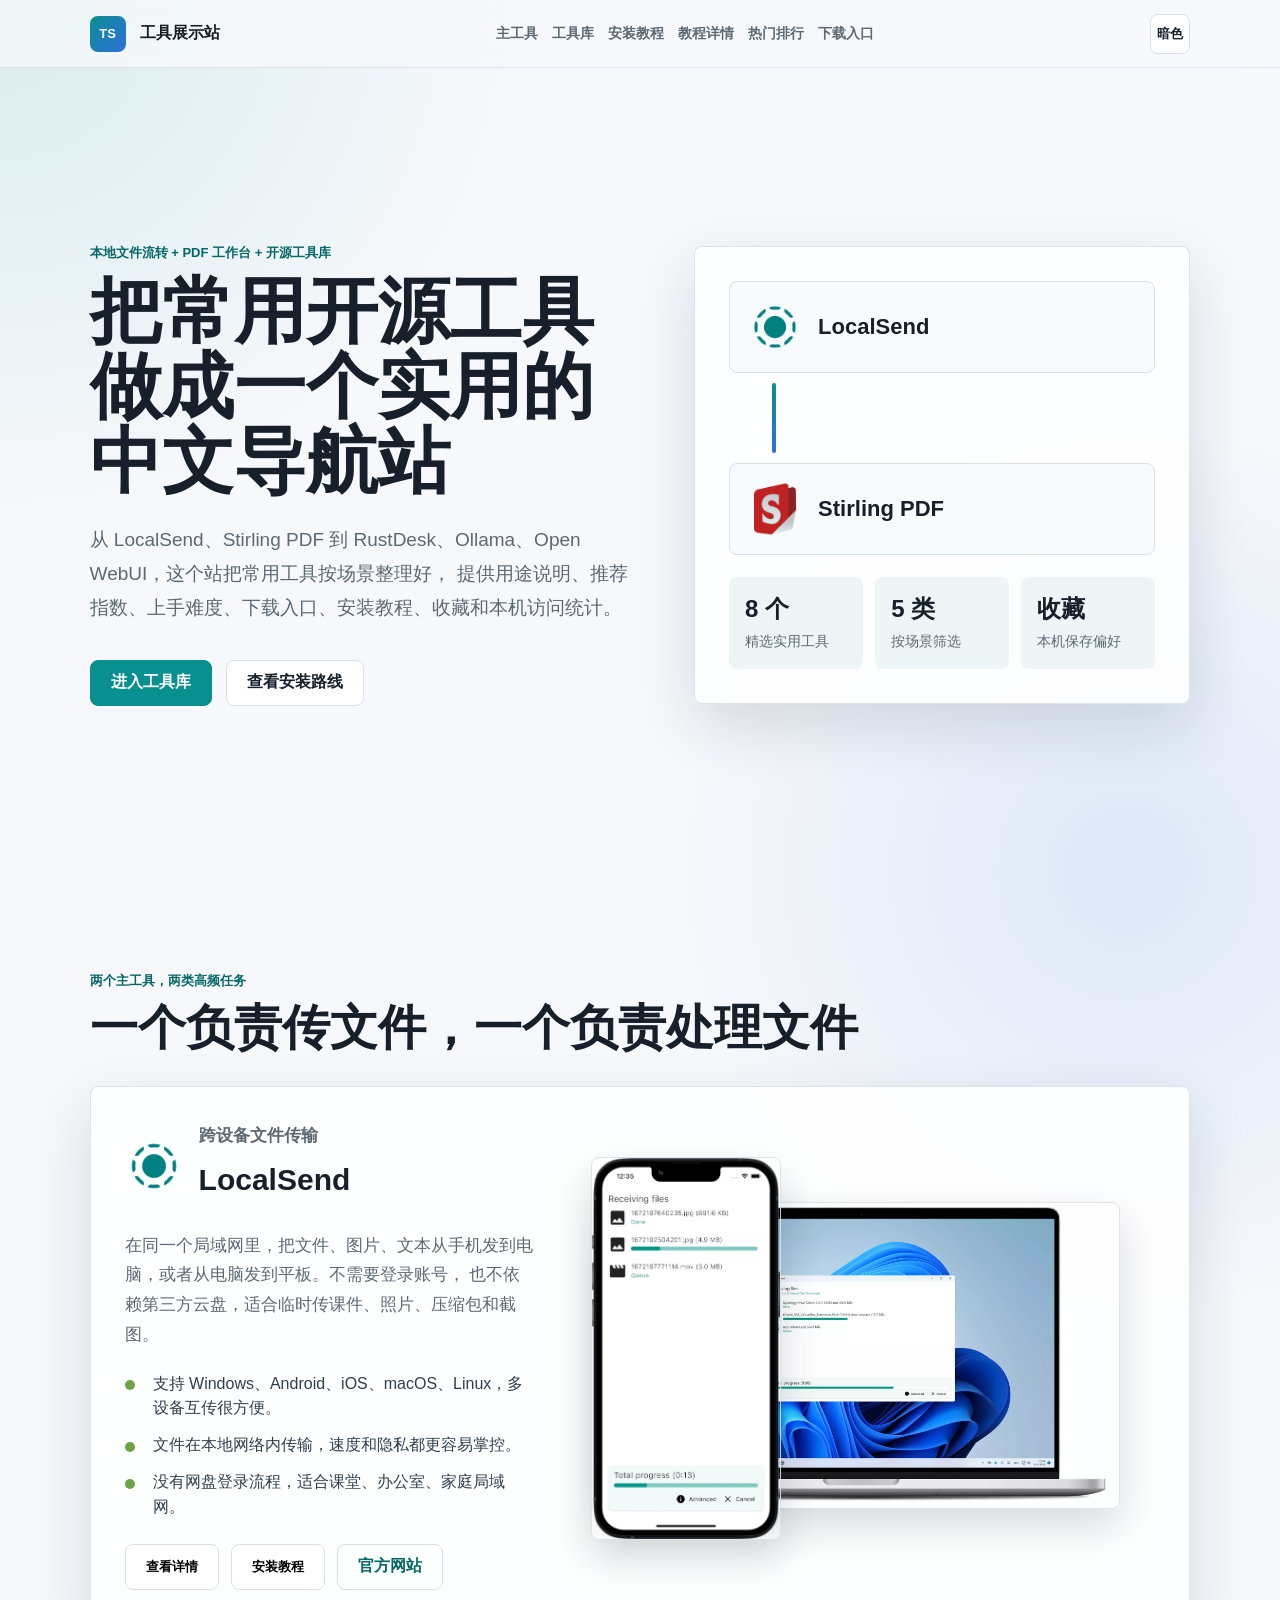
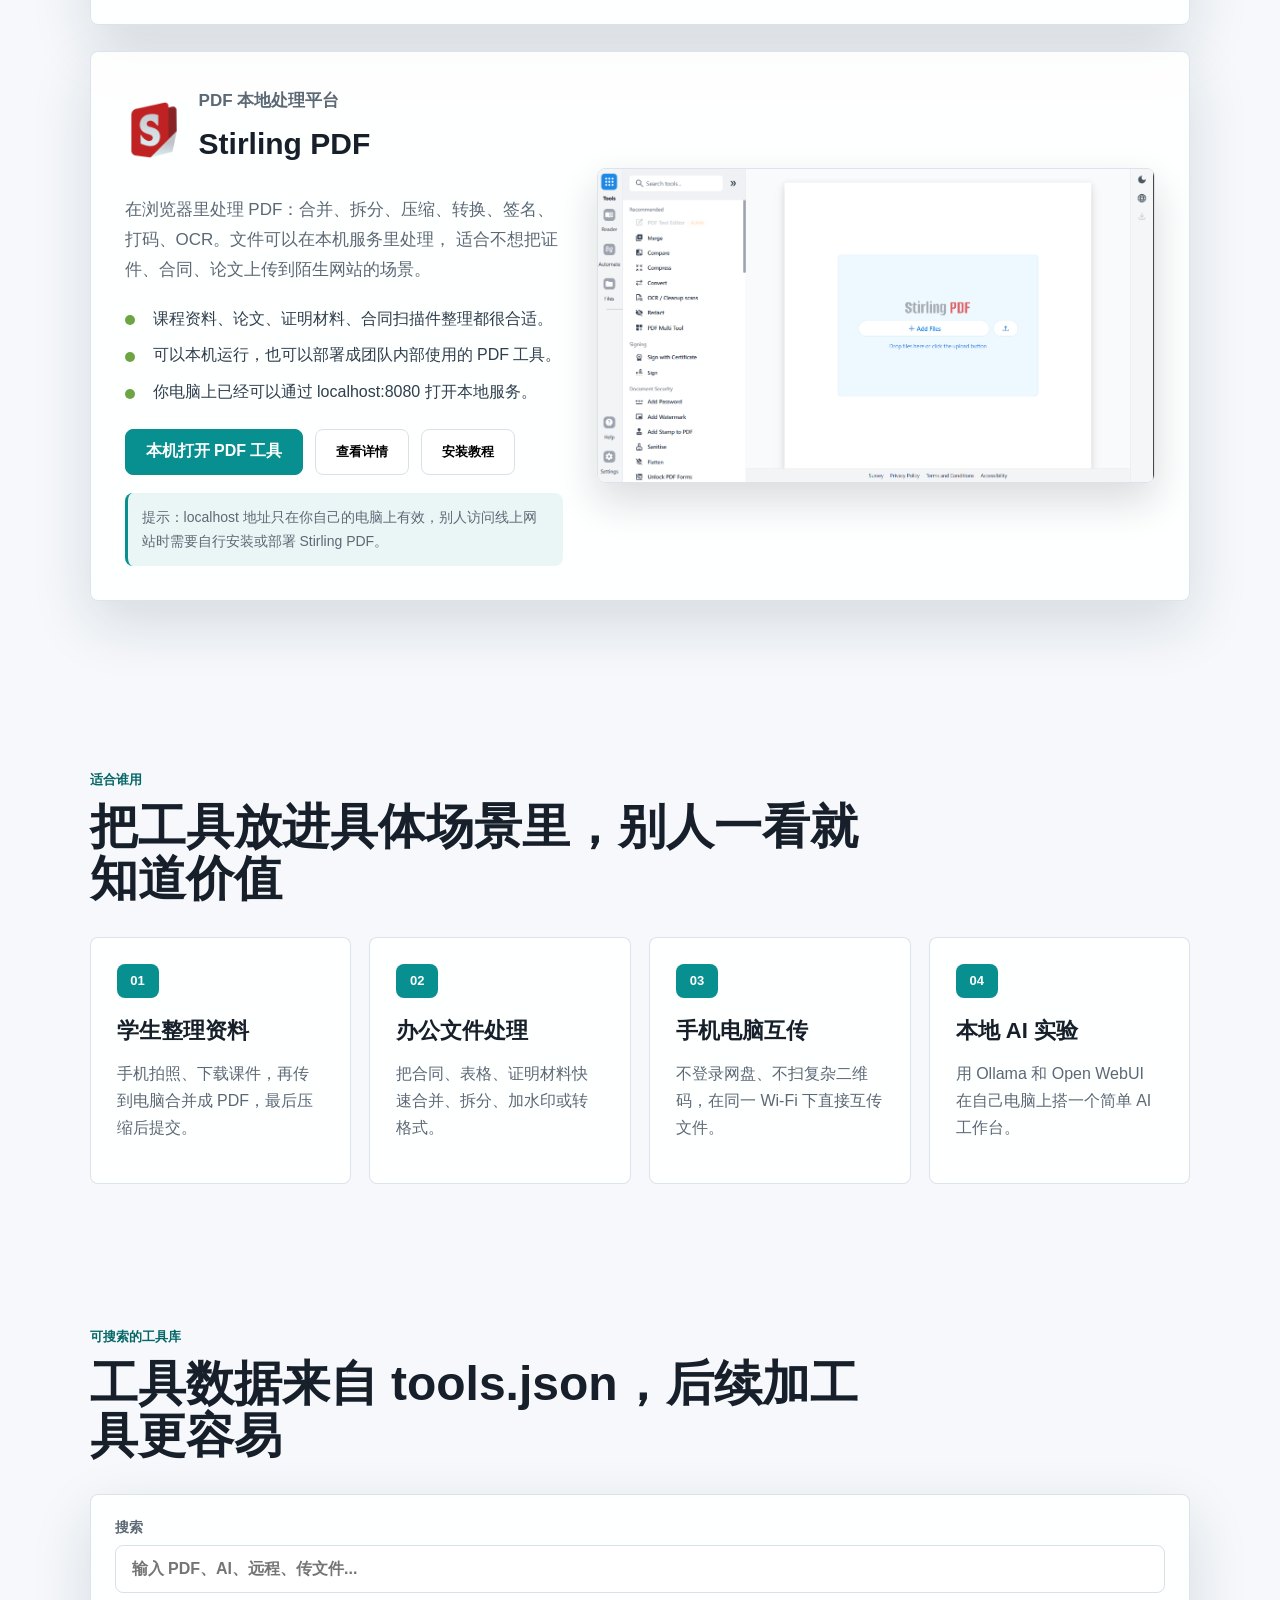
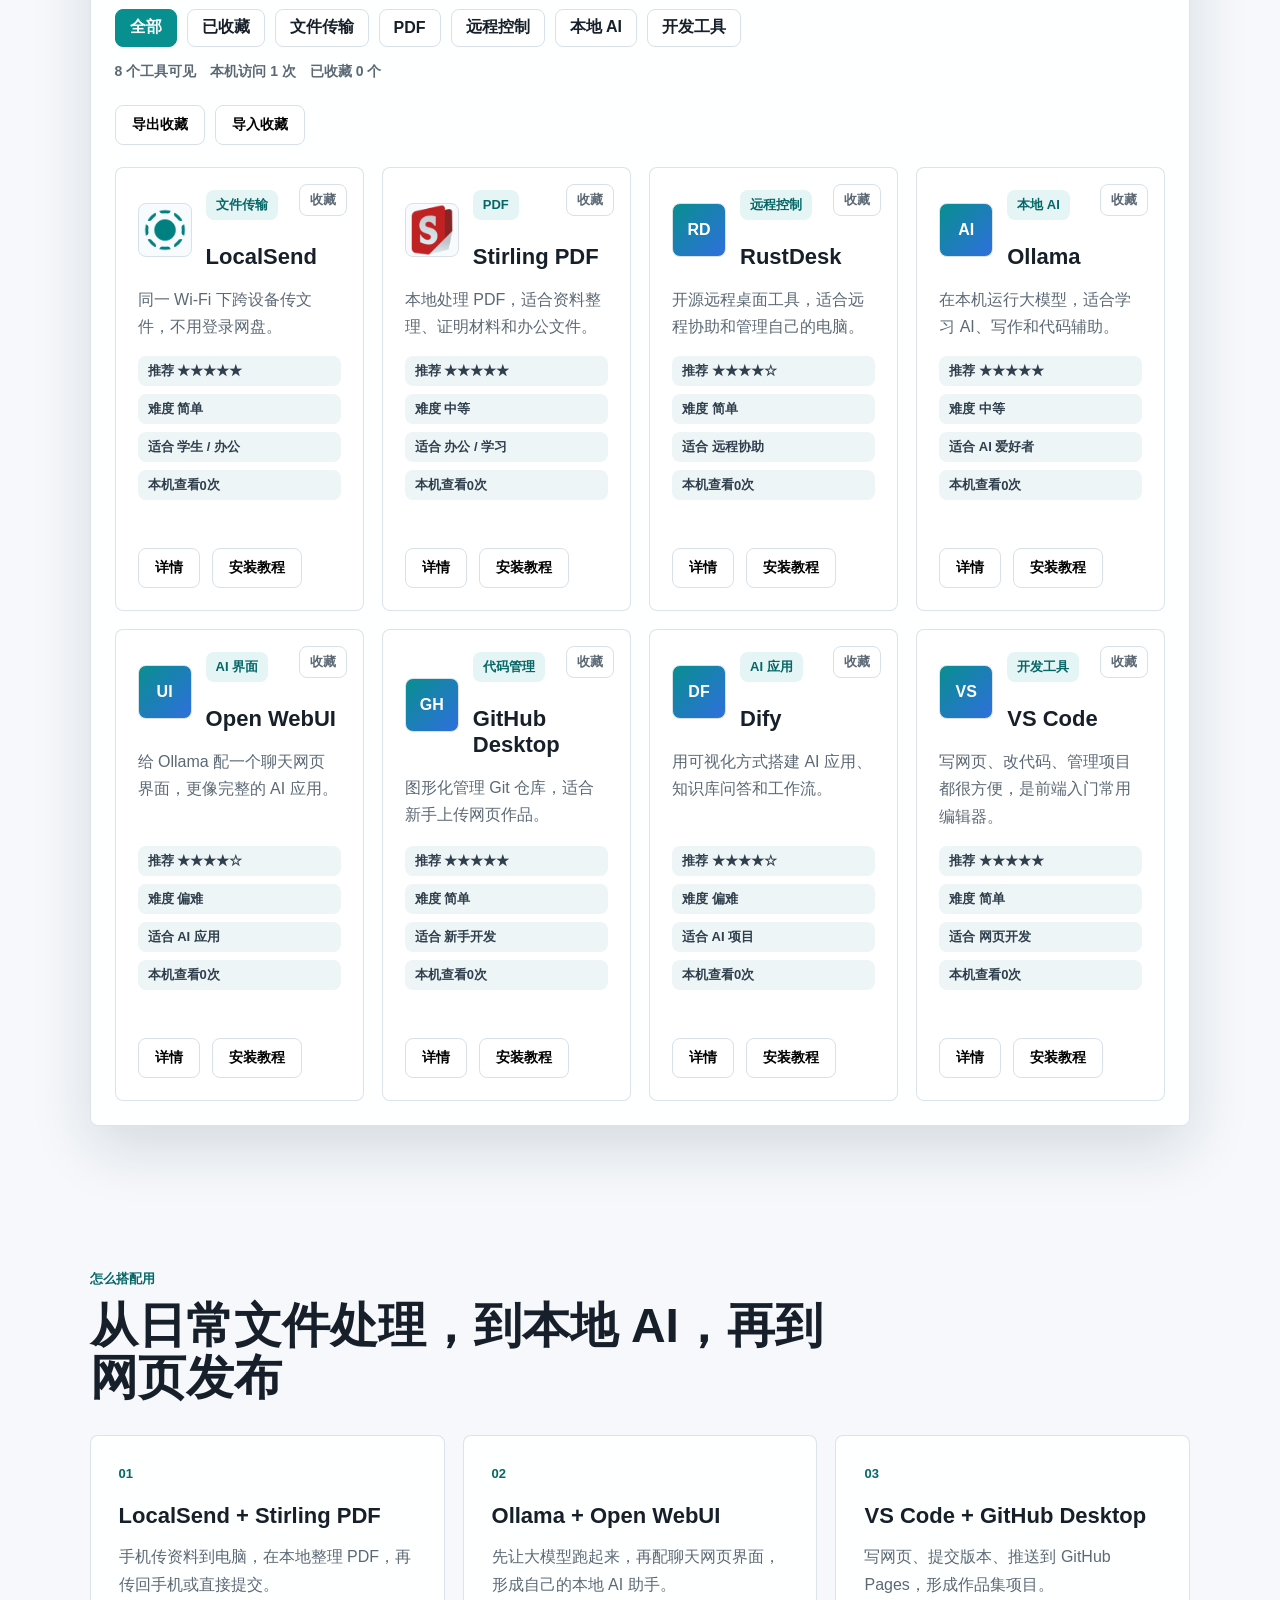
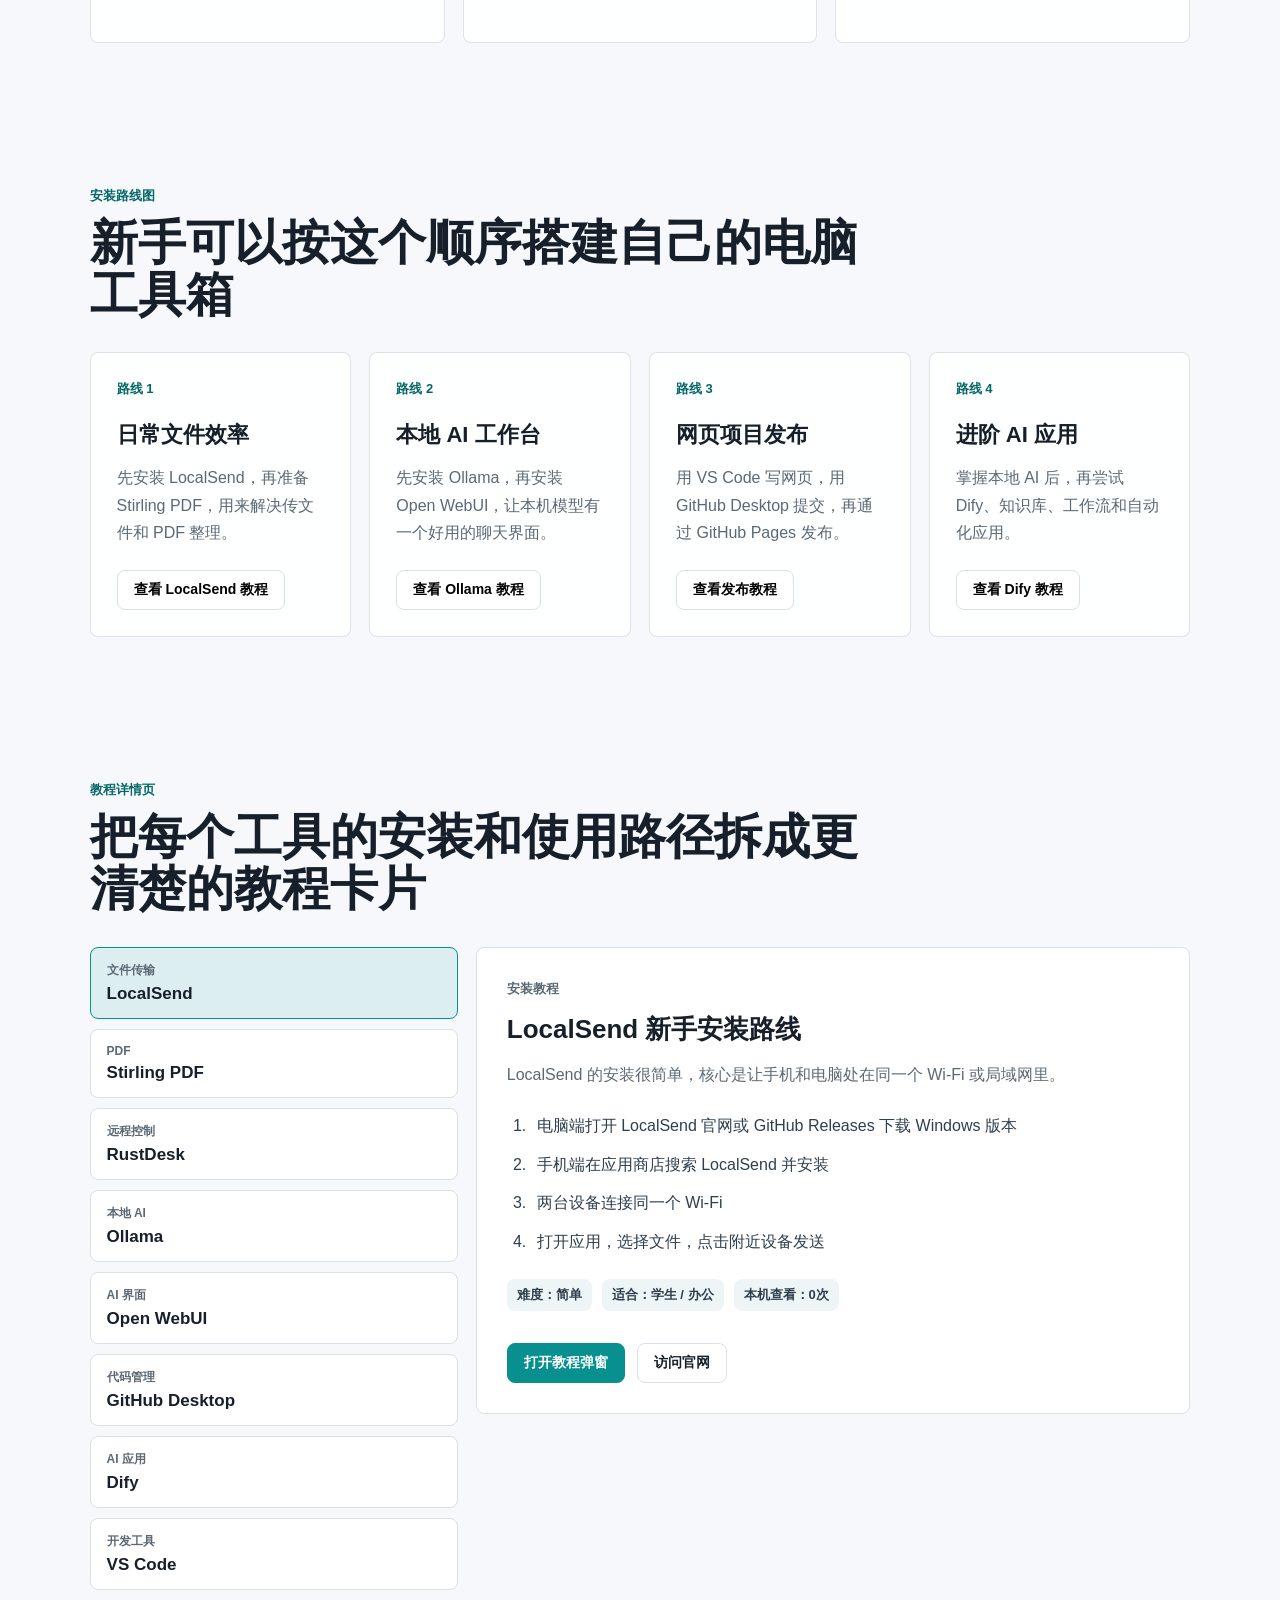
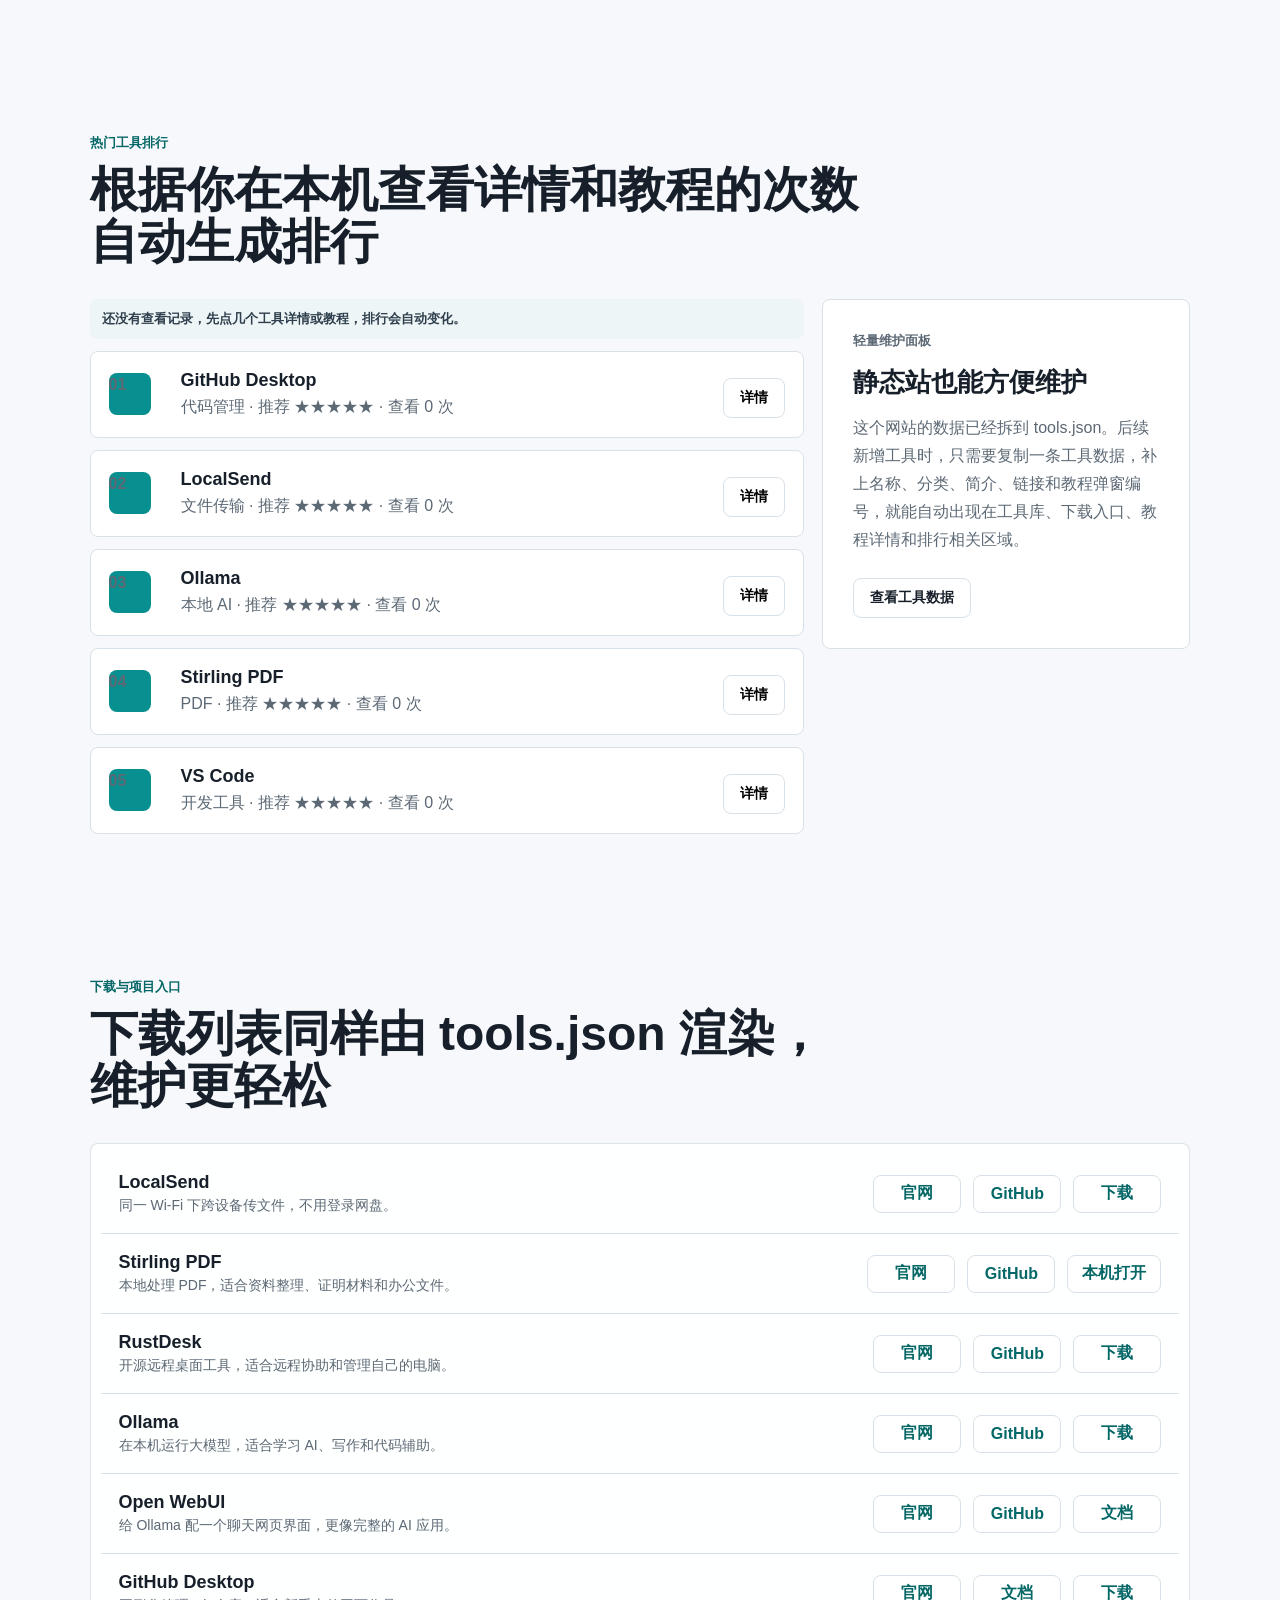
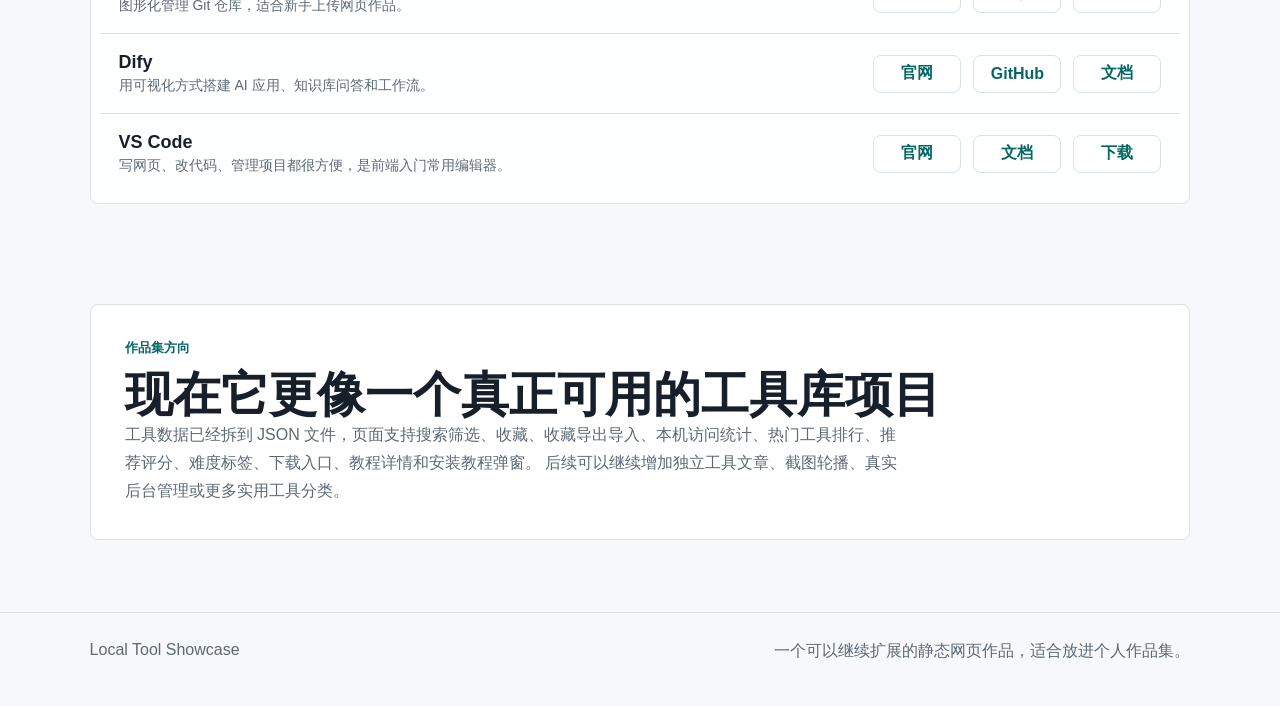
==== commit 4d57673f: "Add tutorials favorites export and rankings" ====
--- a/index.html
+++ b/index.html
@@ -8,6 +8,7 @@
       content="一个介绍 LocalSend、Stirling PDF、RustDesk、Ollama、Open WebUI 等实用开源工具的中文工具导航站。"
     />
     <title>LocalSend & Stirling PDF 工具展示站</title>
+    <link rel="icon" href="./assets/favicon.svg" type="image/svg+xml" />
     <link rel="stylesheet" href="./styles.css" />
   </head>
   <body>
@@ -20,6 +21,8 @@
         <a href="#products">主工具</a>
         <a href="#tool-library">工具库</a>
         <a href="#guide">安装教程</a>
+        <a href="#tutorials">教程详情</a>
+        <a href="#popular">热门排行</a>
         <a href="#downloads">下载入口</a>
       </nav>
       <button class="theme-toggle" type="button" aria-label="切换深色模式" data-theme-toggle>
@@ -182,6 +185,12 @@
               <p class="library-meta">本机访问 <span data-visit-count>0</span> 次</p>
               <p class="library-meta">已收藏 <span data-favorite-count>0</span> 个</p>
             </div>
+            <div class="library-actions" aria-label="收藏数据操作">
+              <button class="button secondary compact" type="button" data-export-favorites>导出收藏</button>
+              <button class="button secondary compact" type="button" data-import-favorites>导入收藏</button>
+              <input type="file" accept="application/json,.json" data-import-favorites-file hidden />
+              <p class="library-message" data-favorite-message role="status" aria-live="polite"></p>
+            </div>
           </div>
 
           <div class="library-grid" data-tool-grid aria-live="polite"></div>
@@ -246,6 +255,35 @@
         </div>
       </section>
 
+      <section class="section tutorials" id="tutorials">
+        <div class="section-heading">
+          <p class="eyebrow">教程详情页</p>
+          <h2>把每个工具的安装和使用路径拆成更清楚的教程卡片</h2>
+        </div>
+        <div class="tutorial-layout">
+          <div class="tutorial-list" data-tutorial-list aria-label="教程列表"></div>
+          <article class="tutorial-detail" data-tutorial-detail aria-live="polite"></article>
+        </div>
+      </section>
+
+      <section class="section popular" id="popular">
+        <div class="section-heading">
+          <p class="eyebrow">热门工具排行</p>
+          <h2>根据你在本机查看详情和教程的次数自动生成排行</h2>
+        </div>
+        <div class="popular-layout">
+          <div class="popular-panel" data-popular-tools></div>
+          <div class="admin-panel">
+            <p class="eyebrow">轻量维护面板</p>
+            <h3>静态站也能方便维护</h3>
+            <p>
+              这个网站的数据已经拆到 tools.json。后续新增工具时，只需要复制一条工具数据，补上名称、分类、简介、链接和教程弹窗编号，就能自动出现在工具库、下载入口、教程详情和排行相关区域。
+            </p>
+            <a class="button secondary compact" href="./tools.json" target="_blank" rel="noreferrer">查看工具数据</a>
+          </div>
+        </div>
+      </section>
+
       <section class="section downloads" id="downloads">
         <div class="section-heading">
           <p class="eyebrow">下载与项目入口</p>
@@ -259,8 +297,8 @@
           <p class="eyebrow">作品集方向</p>
           <h2>现在它更像一个真正可用的工具库项目</h2>
           <p>
-            工具数据已经拆到 JSON 文件，页面支持搜索筛选、收藏、本机访问统计、推荐评分、难度标签、下载入口和安装教程弹窗。
-            后续可以继续加教程详情页、收藏导出、热门工具排行或后台管理。
+            工具数据已经拆到 JSON 文件，页面支持搜索筛选、收藏、收藏导出导入、本机访问统计、热门工具排行、推荐评分、难度标签、下载入口、教程详情和安装教程弹窗。
+            后续可以继续增加独立工具文章、截图轮播、真实后台管理或更多实用工具分类。
           </p>
         </div>
       </section>
--- a/styles.css
+++ b/styles.css
@@ -627,6 +627,21 @@
   gap: 14px;
 }
 
+.library-actions {
+  display: flex;
+  flex-wrap: wrap;
+  align-items: center;
+  gap: 10px;
+}
+
+.library-message {
+  min-height: 22px;
+  margin: 0;
+  color: var(--teal-dark);
+  font-size: 14px;
+  font-weight: 800;
+}
+
 .library-grid {
   display: grid;
   grid-template-columns: repeat(4, 1fr);
@@ -721,6 +736,19 @@
   font-weight: 800;
 }
 
+.tool-meta .view-count,
+.tutorial-meta .view-count,
+.popular-row .view-count {
+  display: inline;
+  min-height: auto;
+  padding: 0;
+  border-radius: 0;
+  color: inherit;
+  background: transparent;
+  font-size: inherit;
+  font-weight: inherit;
+}
+
 :root[data-theme="dark"] .tool-meta span,
 :root[data-theme="dark"] .tool-logo {
   color: #d8e6ef;
@@ -755,6 +783,163 @@
 .guide-card p {
   color: var(--muted);
   line-height: 1.7;
+}
+
+.tutorial-layout,
+.popular-layout {
+  display: grid;
+  grid-template-columns: minmax(260px, 0.34fr) minmax(0, 0.66fr);
+  gap: 18px;
+  align-items: start;
+}
+
+.tutorial-list {
+  display: grid;
+  gap: 10px;
+}
+
+.tutorial-tab {
+  display: grid;
+  gap: 5px;
+  width: 100%;
+  min-height: 68px;
+  padding: 14px 16px;
+  border: 1px solid var(--line);
+  border-radius: 8px;
+  color: var(--ink);
+  background: var(--paper);
+  cursor: pointer;
+  font: inherit;
+  text-align: left;
+}
+
+.tutorial-tab span {
+  color: var(--muted);
+  font-size: 12px;
+  font-weight: 850;
+}
+
+.tutorial-tab strong {
+  font-size: 17px;
+}
+
+.tutorial-tab.is-active {
+  border-color: var(--teal);
+  background: rgba(8, 143, 143, 0.1);
+}
+
+.tutorial-detail,
+.admin-panel {
+  padding: 30px;
+  border: 1px solid var(--line);
+  border-radius: 8px;
+  background: var(--paper);
+}
+
+.tutorial-detail h3,
+.admin-panel h3 {
+  font-size: 26px;
+}
+
+.tutorial-detail p,
+.admin-panel p {
+  color: var(--muted);
+  line-height: 1.75;
+}
+
+.tutorial-steps {
+  display: grid;
+  gap: 12px;
+  margin: 24px 0;
+  padding-left: 24px;
+}
+
+.tutorial-steps li {
+  padding-left: 6px;
+  color: #2f3f4d;
+  line-height: 1.65;
+}
+
+.tutorial-meta {
+  display: flex;
+  flex-wrap: wrap;
+  gap: 10px;
+}
+
+.tutorial-meta span,
+.popular-note {
+  display: inline-flex;
+  align-items: center;
+  min-height: 32px;
+  padding: 0 10px;
+  border-radius: 8px;
+  color: #2f3f4d;
+  background: #eef5f6;
+  font-size: 13px;
+  font-weight: 800;
+}
+
+.popular-layout {
+  grid-template-columns: minmax(0, 0.66fr) minmax(260px, 0.34fr);
+}
+
+.popular-panel {
+  display: grid;
+  gap: 12px;
+}
+
+.popular-note {
+  margin: 0;
+  padding: 10px 12px;
+  line-height: 1.5;
+}
+
+.popular-row {
+  display: grid;
+  grid-template-columns: 58px minmax(0, 1fr) auto;
+  gap: 14px;
+  align-items: center;
+  padding: 18px;
+  border: 1px solid var(--line);
+  border-radius: 8px;
+  background: var(--paper);
+}
+
+.popular-rank {
+  display: grid;
+  place-items: center;
+  width: 42px;
+  height: 42px;
+  border-radius: 8px;
+  color: white;
+  background: var(--teal);
+  font-weight: 900;
+}
+
+.popular-row strong,
+.popular-row span {
+  display: block;
+}
+
+.popular-row strong {
+  margin-bottom: 4px;
+  font-size: 18px;
+}
+
+.popular-row span {
+  color: var(--muted);
+  line-height: 1.5;
+}
+
+:root[data-theme="dark"] .tutorial-tab.is-active {
+  background: rgba(37, 183, 181, 0.16);
+}
+
+:root[data-theme="dark"] .tutorial-steps li,
+:root[data-theme="dark"] .tutorial-meta span,
+:root[data-theme="dark"] .popular-note {
+  color: #d8e6ef;
+  background: #1b2d35;
 }
 
 .compare-item {
@@ -874,7 +1059,9 @@
   .scenario-grid,
   .tools-grid,
   .library-grid,
-  .guide-track {
+  .guide-track,
+  .tutorial-layout,
+  .popular-layout {
     grid-template-columns: 1fr;
   }
 
@@ -910,6 +1097,20 @@
 
   .library-shell {
     padding: 18px;
+  }
+
+  .tutorial-list {
+    grid-template-columns: repeat(2, minmax(0, 1fr));
+  }
+
+  .popular-row {
+    grid-template-columns: 48px minmax(0, 1fr);
+  }
+
+  .popular-row .button {
+    grid-column: 1 / -1;
+    justify-content: center;
+    width: 100%;
   }
 }
 
@@ -950,6 +1151,28 @@
     flex: 1 1 auto;
   }
 
+  .library-actions .button {
+    flex: 1 1 120px;
+    width: auto;
+  }
+
+  .tutorial-list {
+    grid-template-columns: 1fr;
+  }
+
+  .tutorial-detail,
+  .admin-panel {
+    padding: 22px;
+  }
+
+  .popular-row {
+    grid-template-columns: 1fr;
+  }
+
+  .popular-rank {
+    width: 100%;
+  }
+
   .hero-panel {
     padding: 18px;
   }
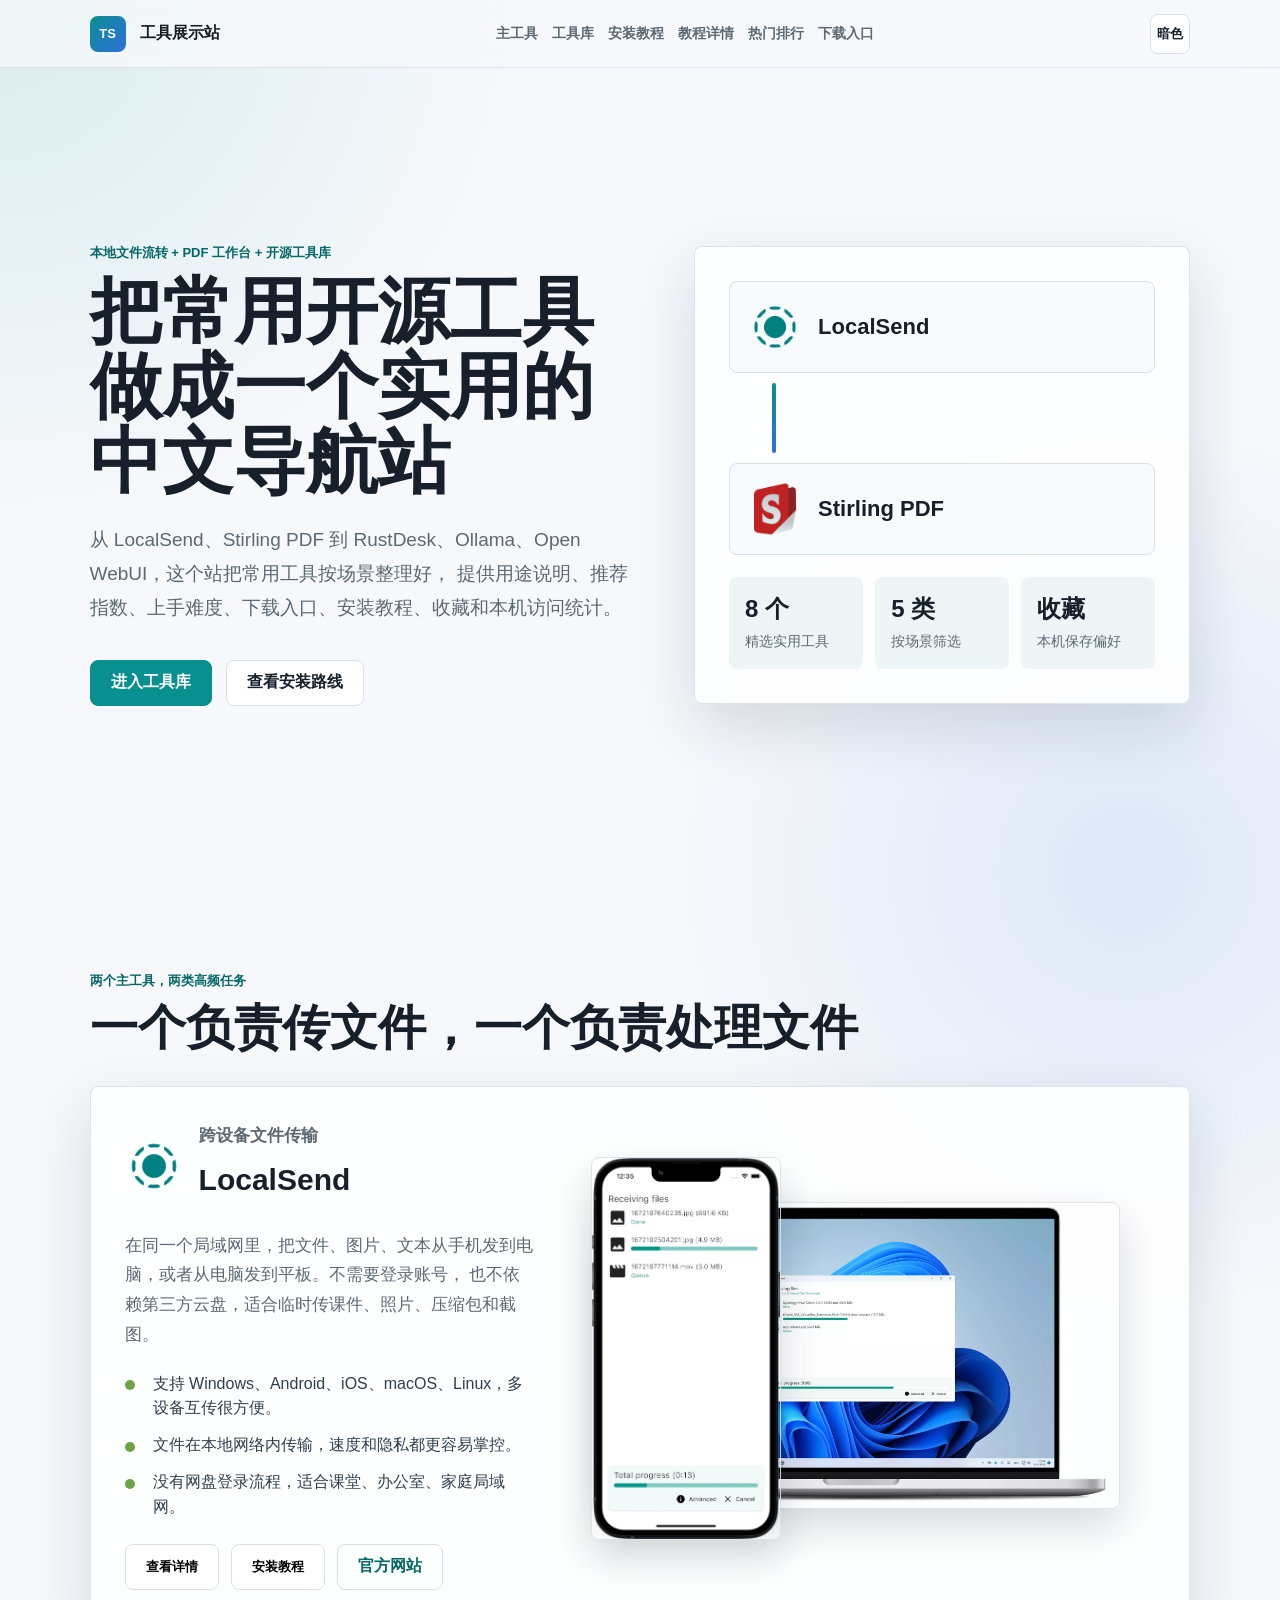
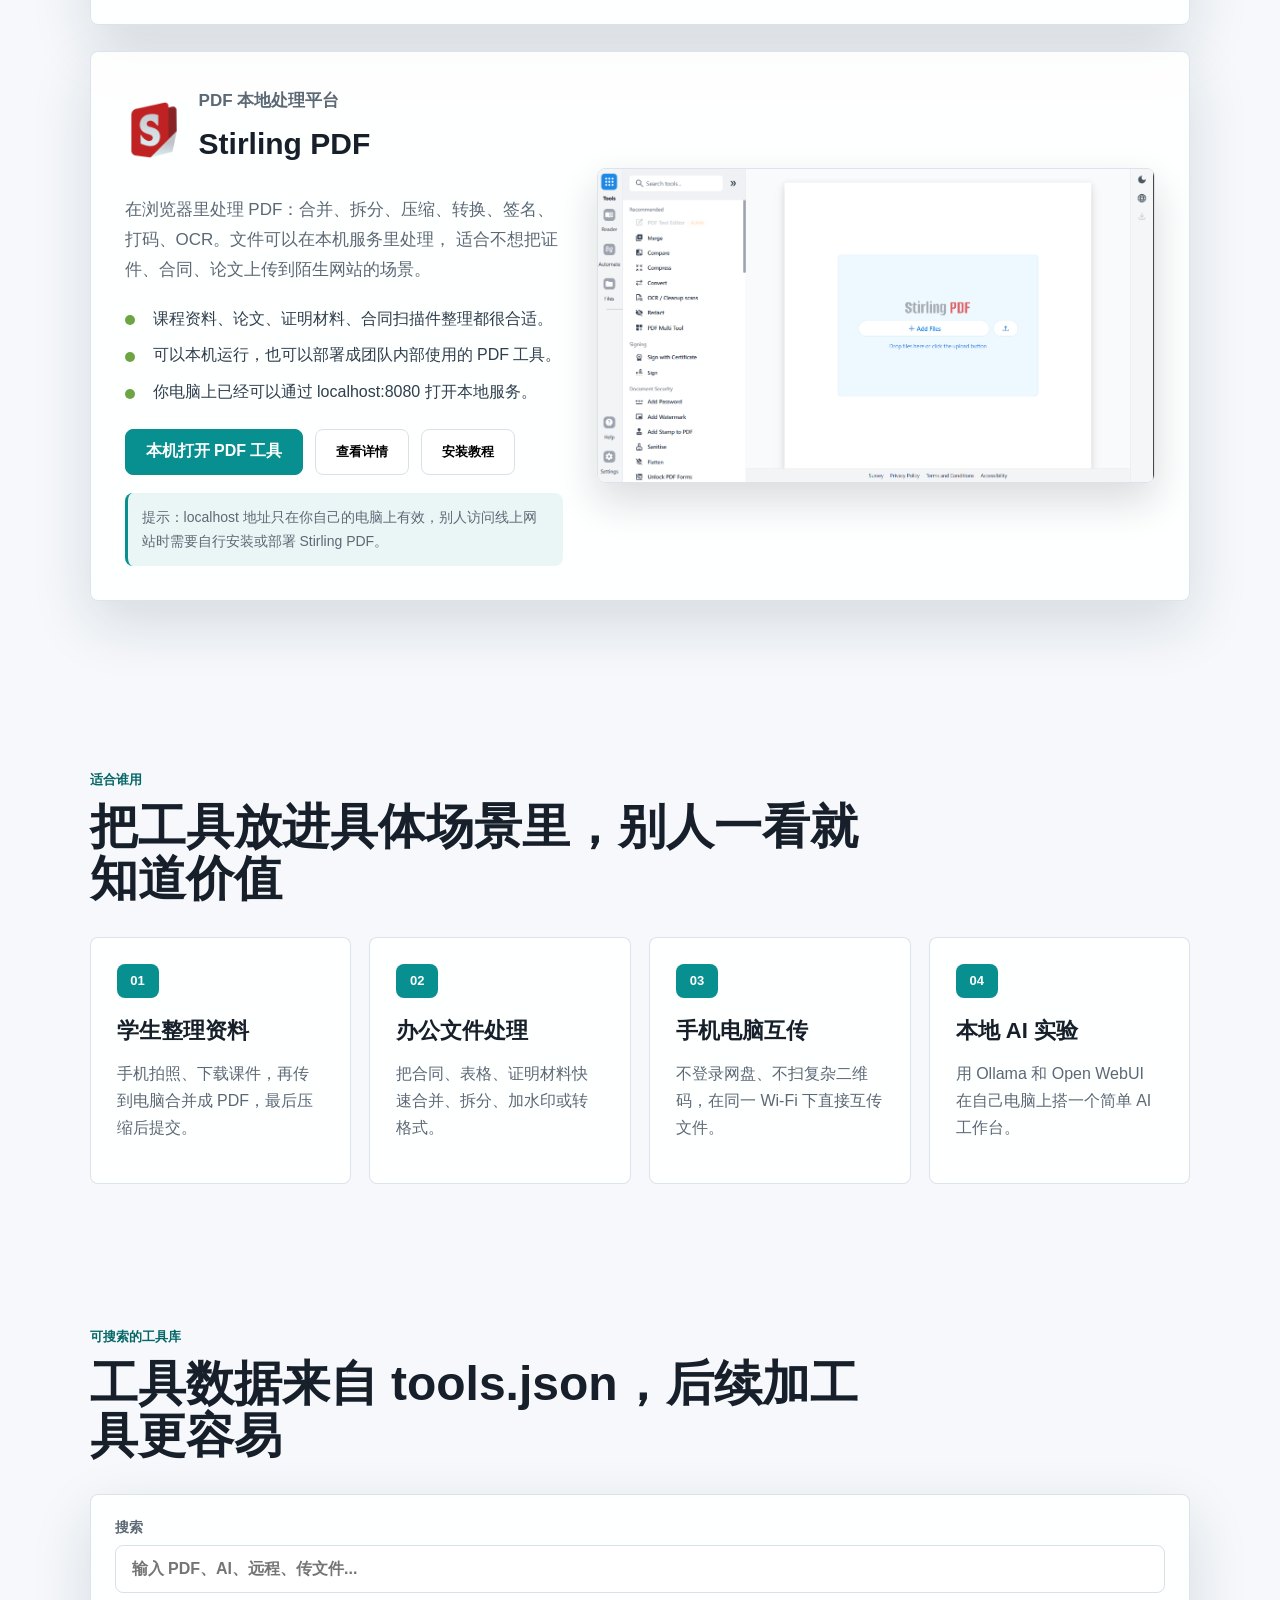
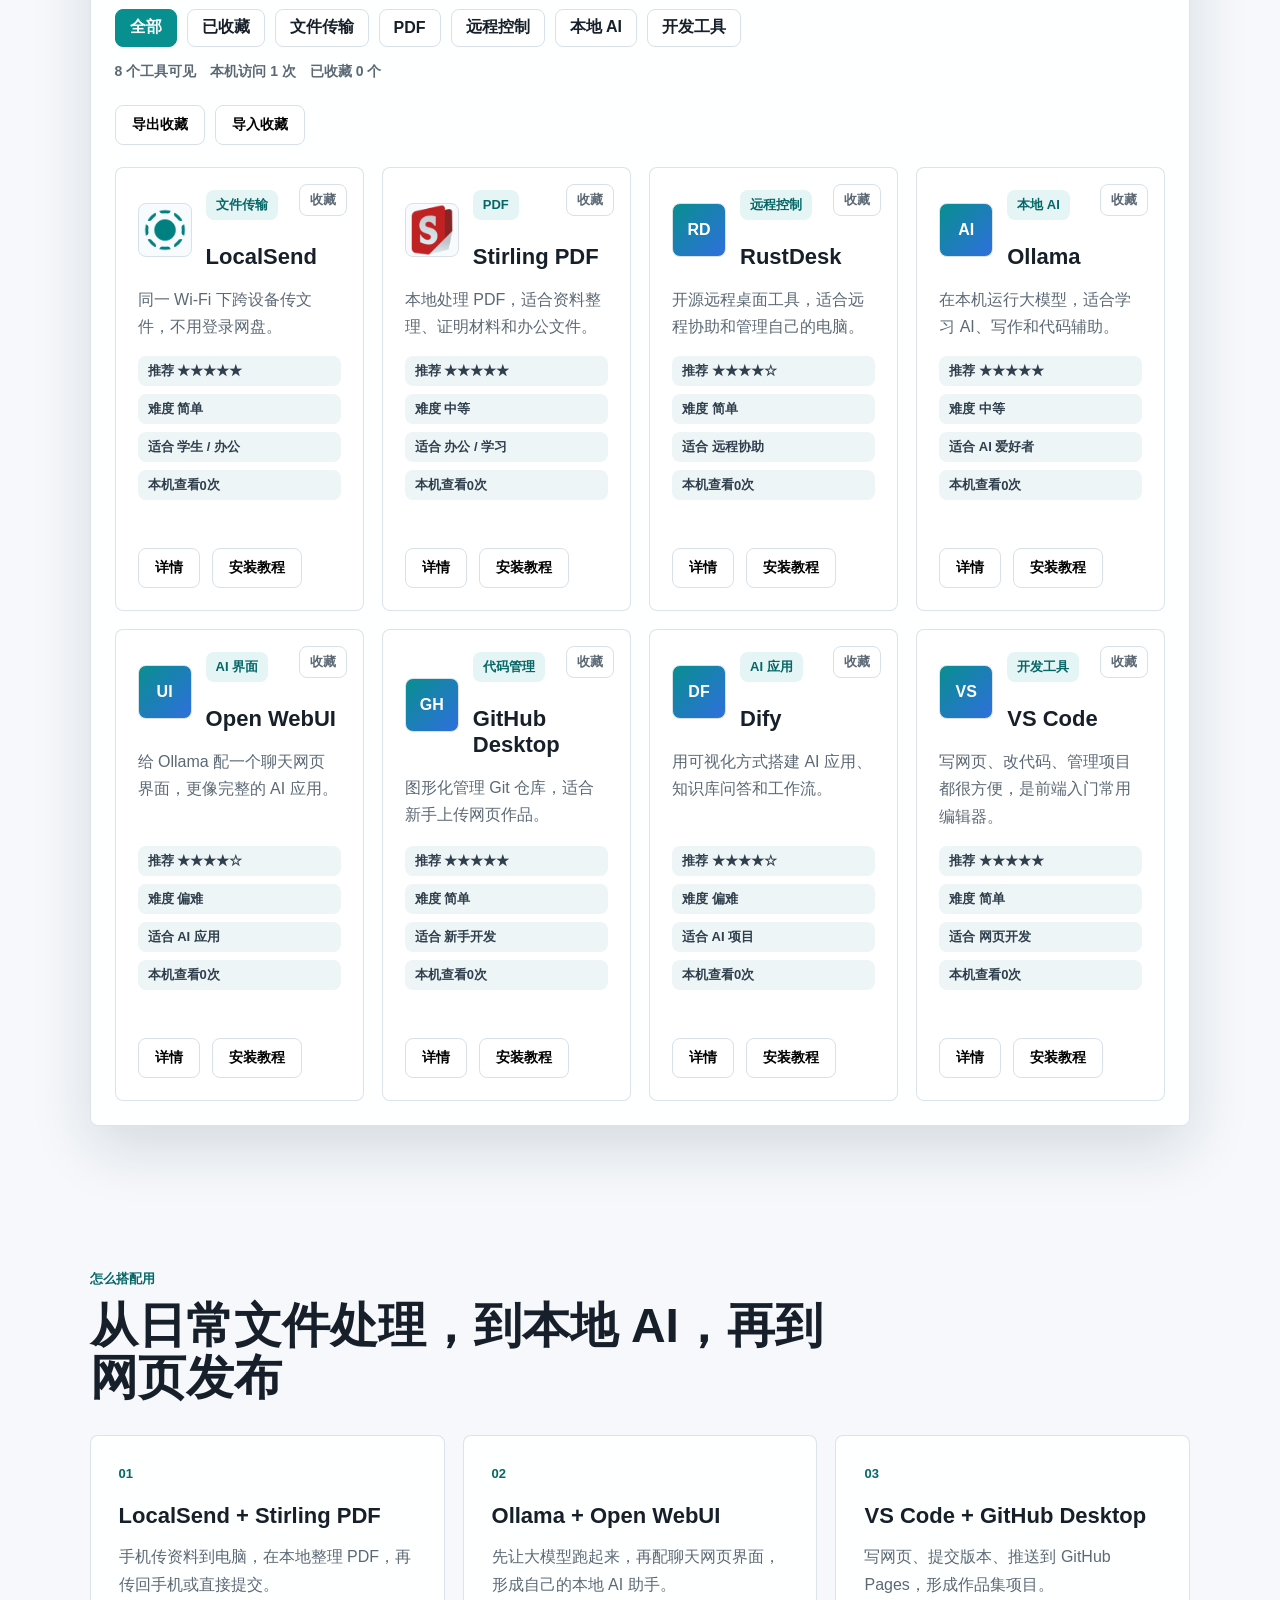
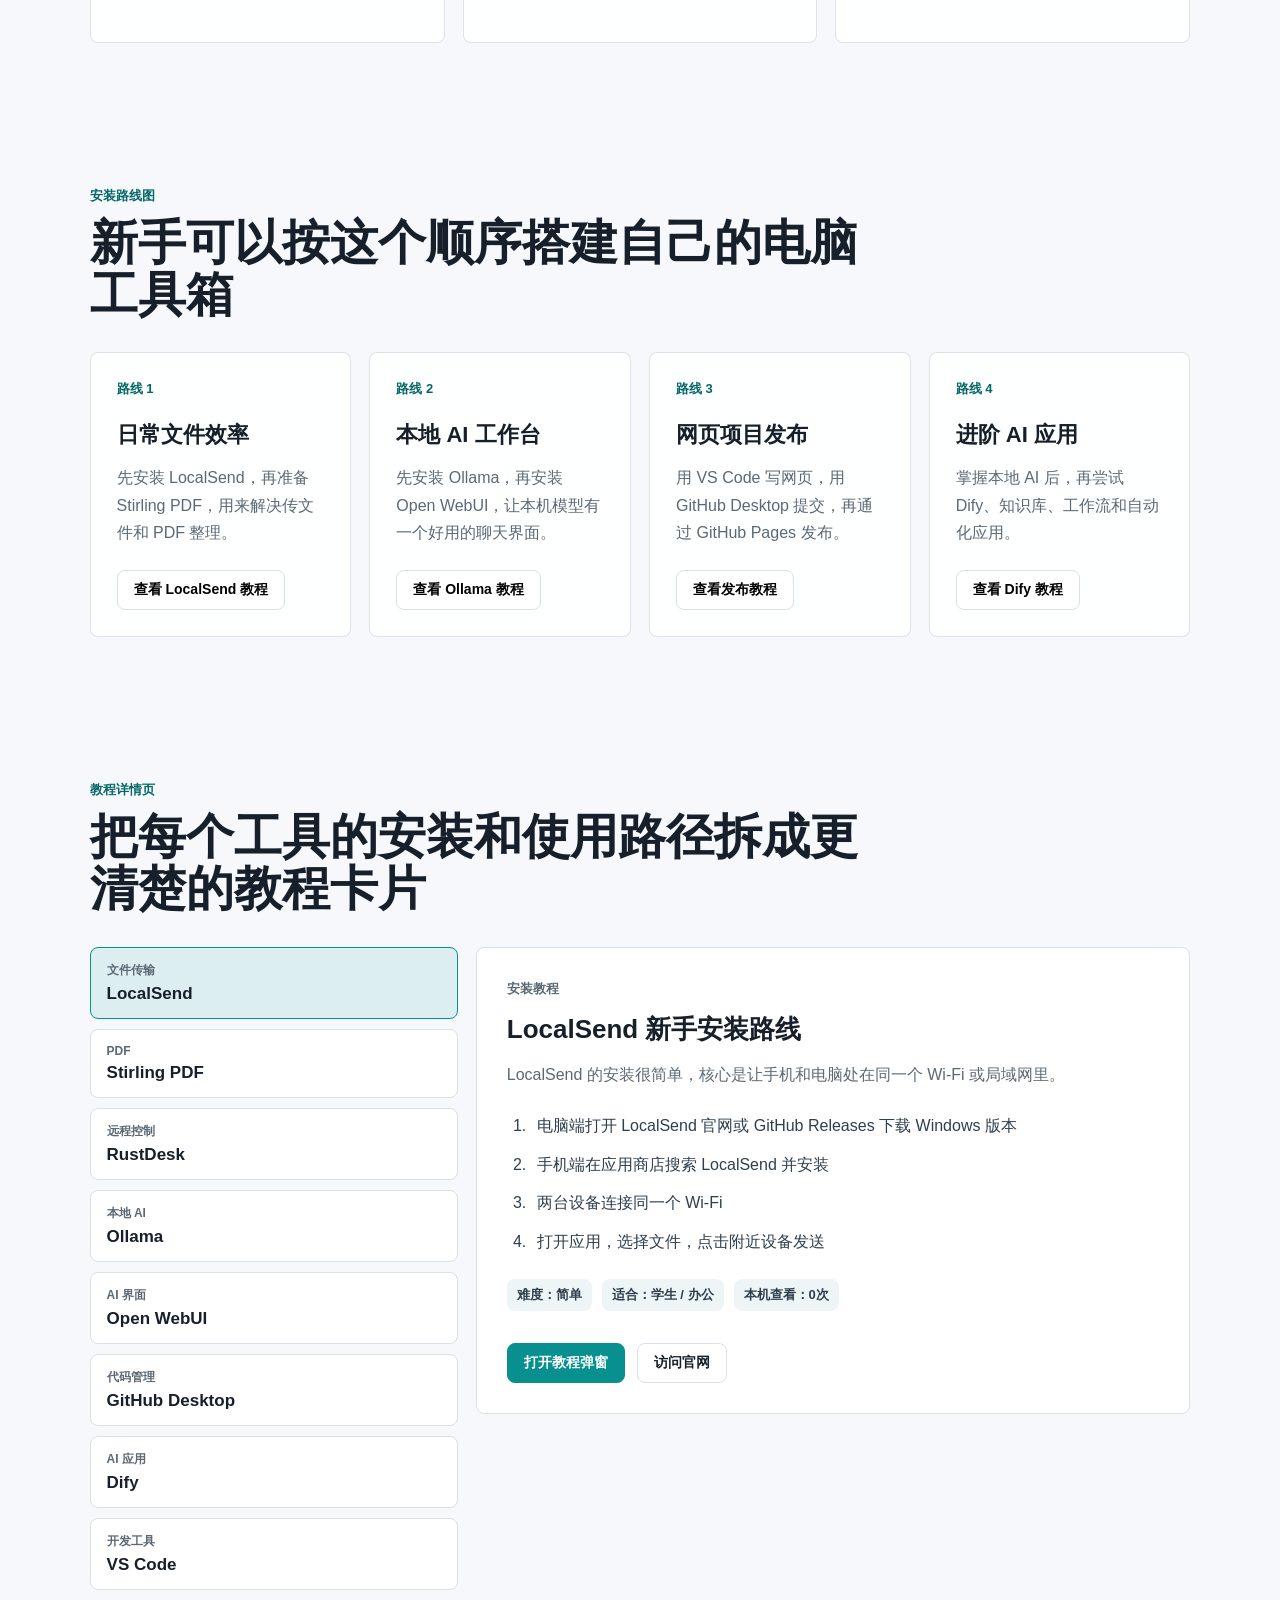
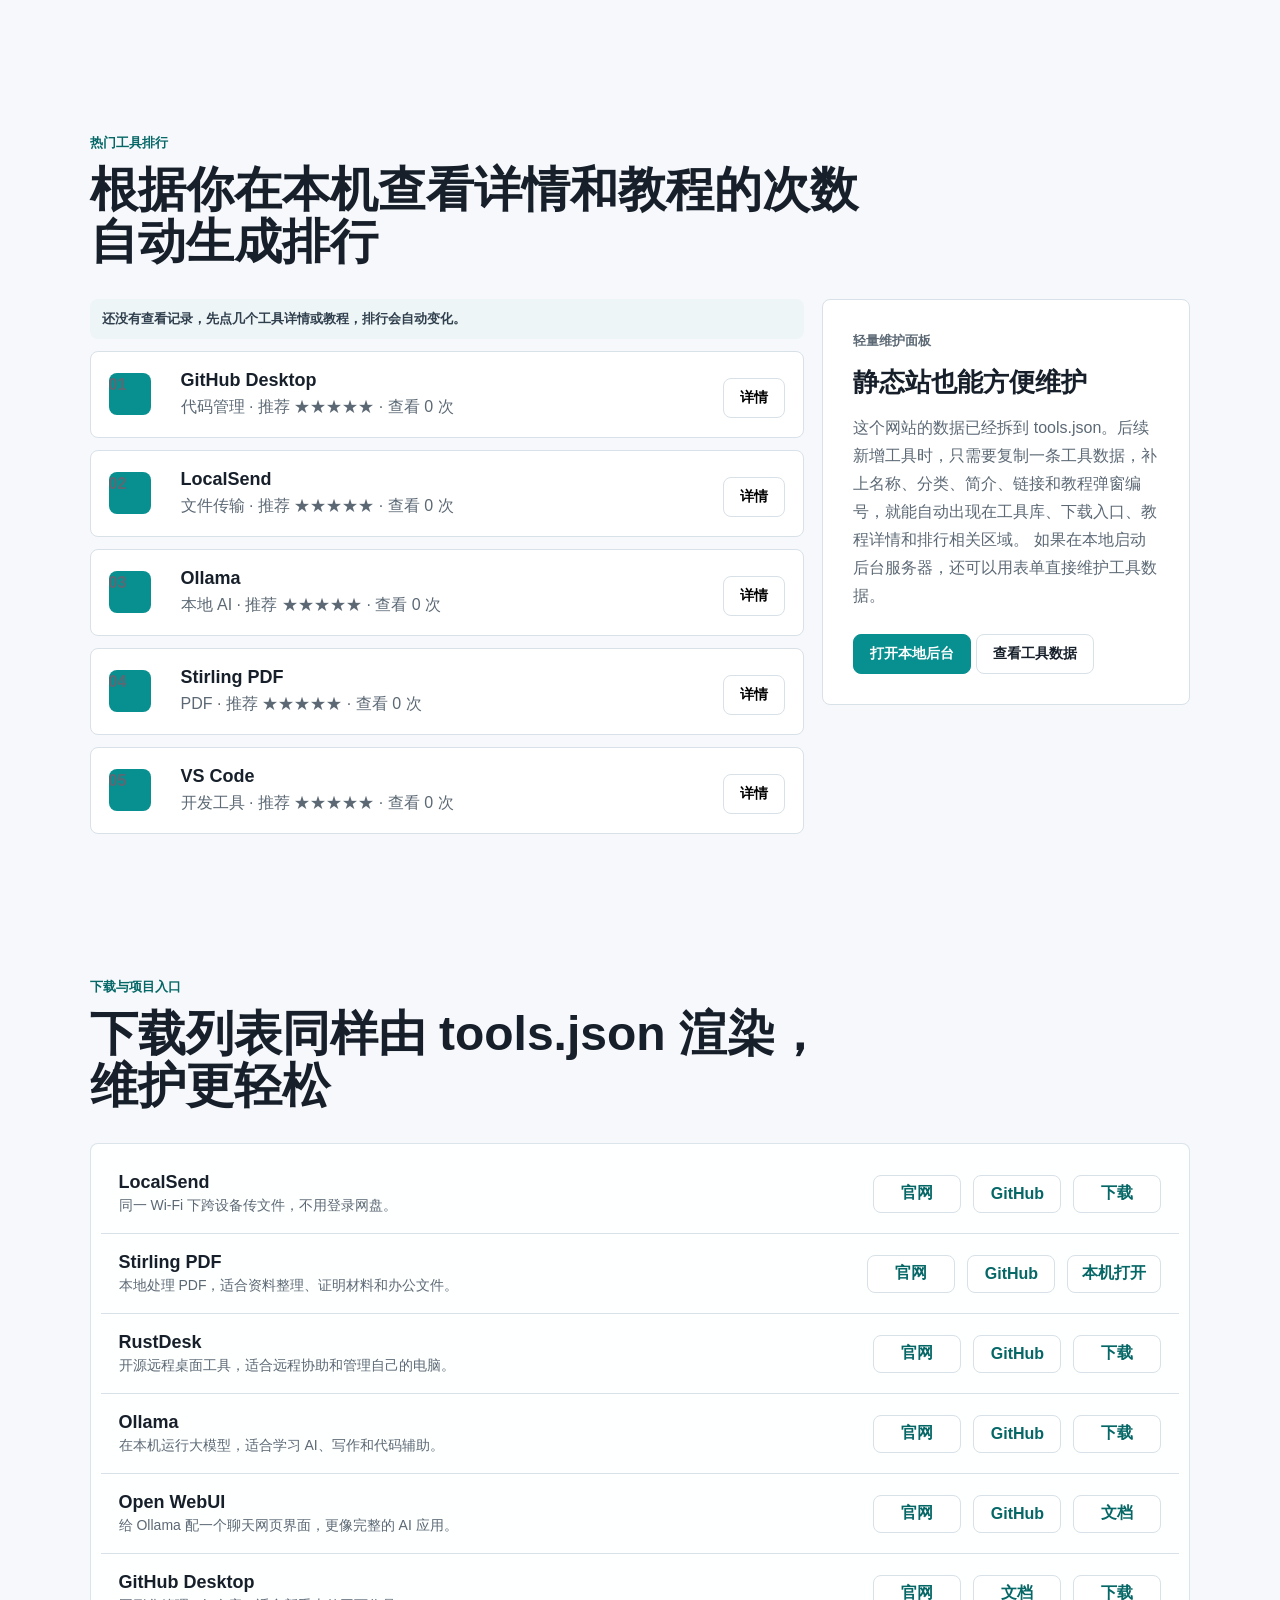
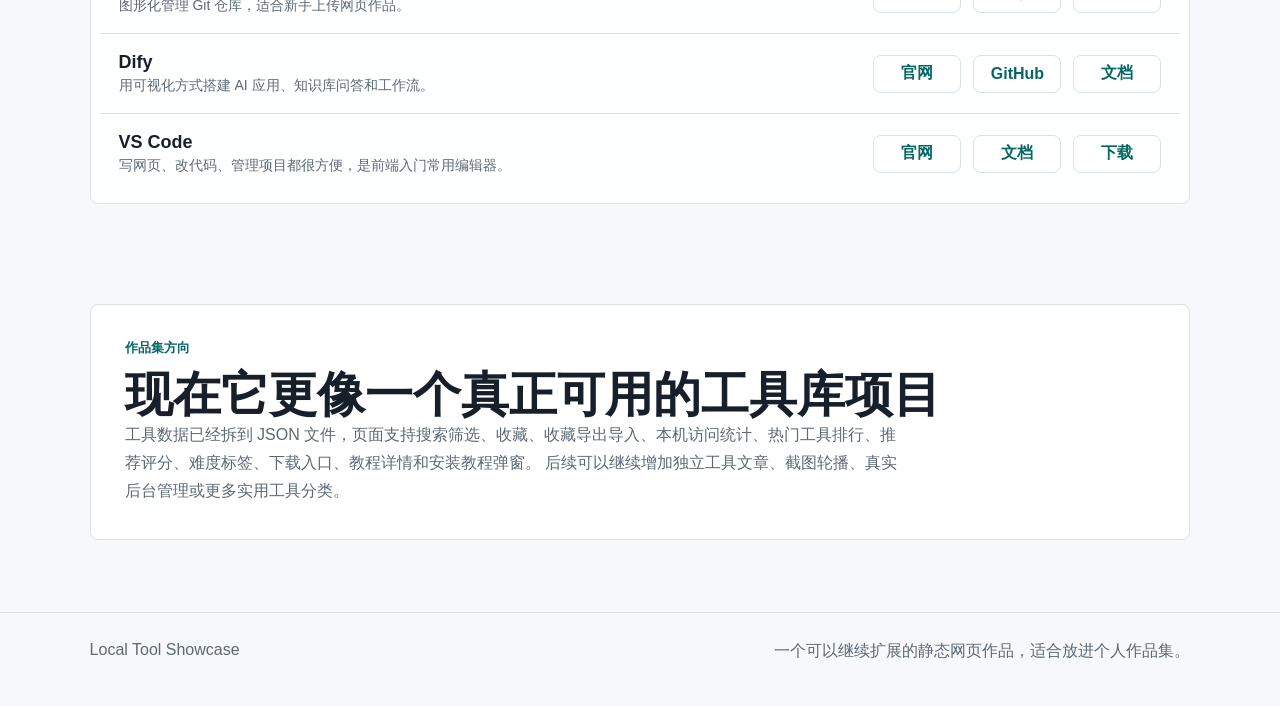
==== commit c87c4f93: "Add local tool admin" ====
--- a/index.html
+++ b/index.html
@@ -278,7 +278,9 @@
             <h3>静态站也能方便维护</h3>
             <p>
               这个网站的数据已经拆到 tools.json。后续新增工具时，只需要复制一条工具数据，补上名称、分类、简介、链接和教程弹窗编号，就能自动出现在工具库、下载入口、教程详情和排行相关区域。
+              如果在本地启动后台服务器，还可以用表单直接维护工具数据。
             </p>
+            <a class="button primary compact" href="./admin.html" target="_blank" rel="noreferrer">打开本地后台</a>
             <a class="button secondary compact" href="./tools.json" target="_blank" rel="noreferrer">查看工具数据</a>
           </div>
         </div>
